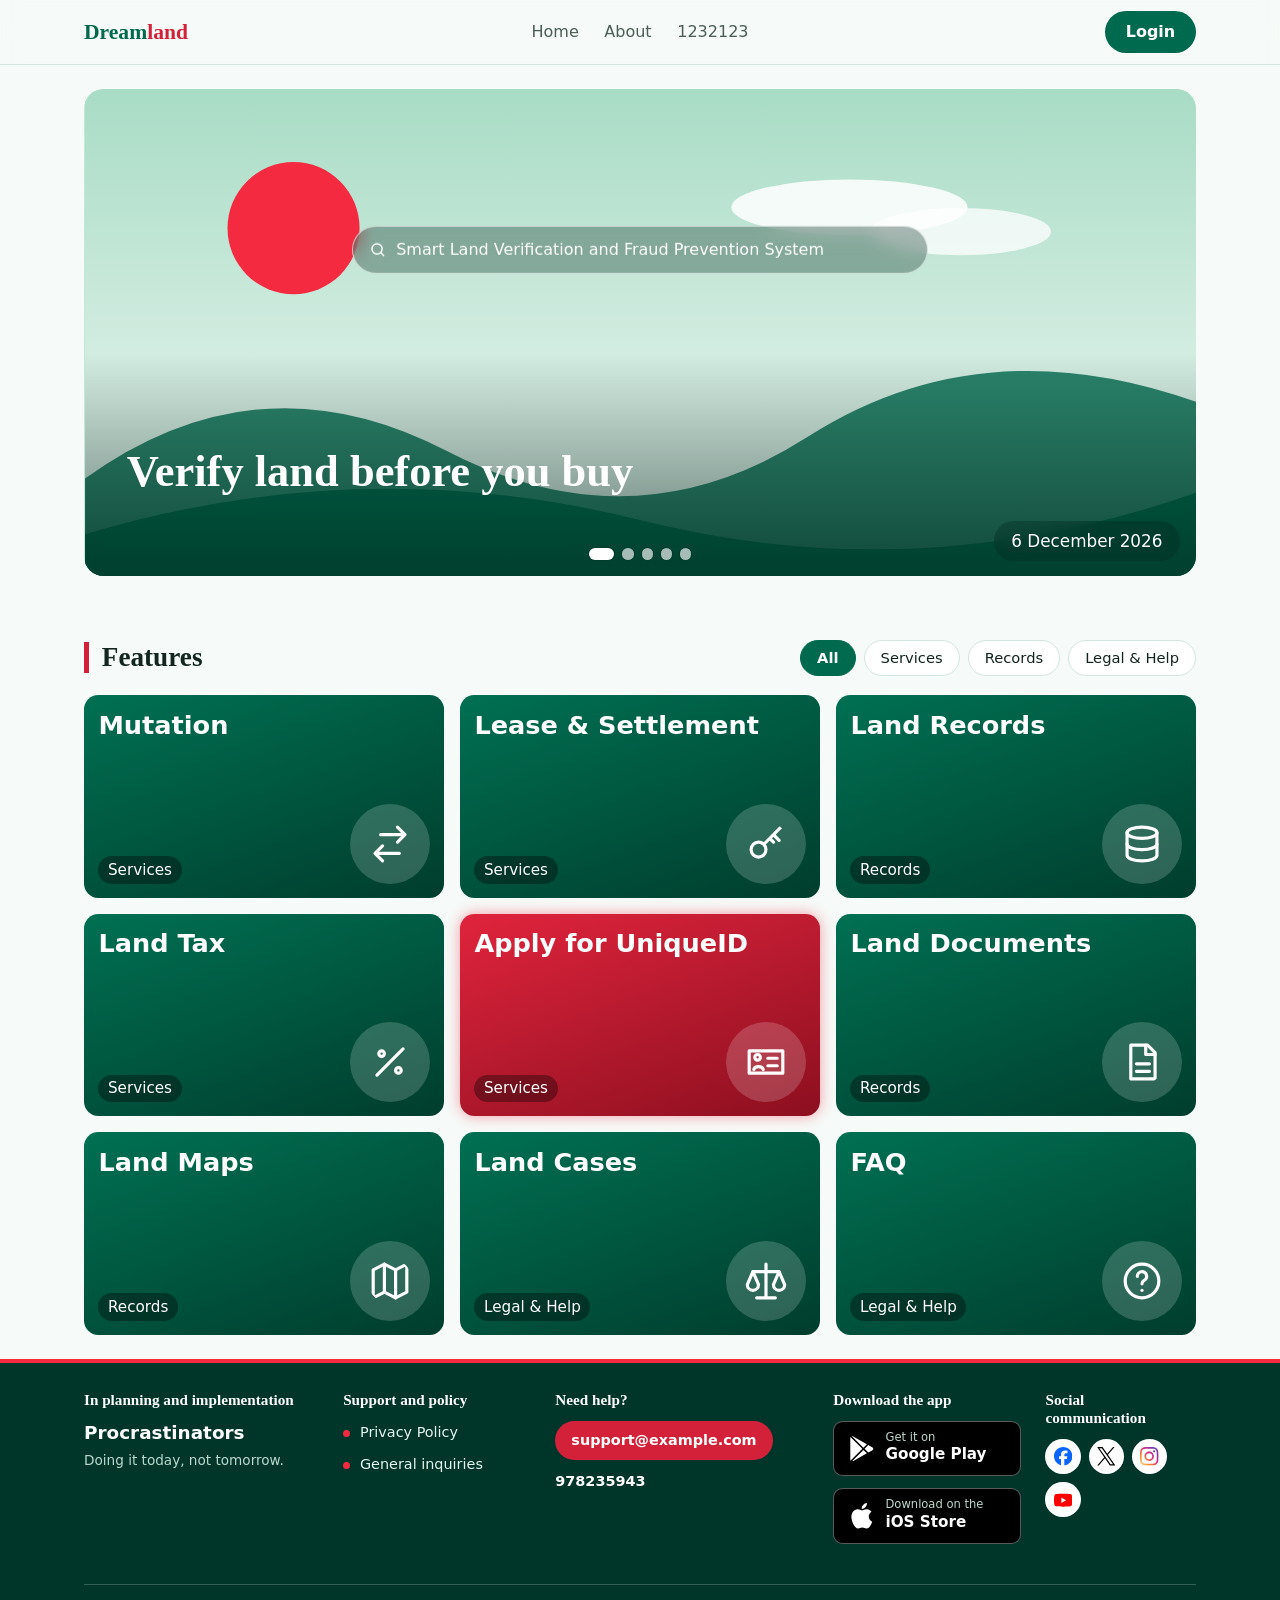
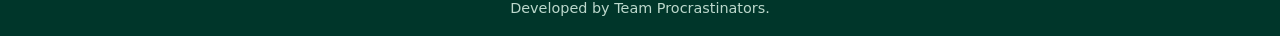
==== index.html @ 84e07a55 "all 1.1" ====
<!DOCTYPE html>
<html lang="en">
<head>
<meta charset="utf-8">
<meta name="viewport" content="width=device-width, initial-scale=1, viewport-fit=cover">
<!-- Optional when hosted (not on file://): uncomment to lock the page down.
<meta http-equiv="Content-Security-Policy" content="default-src 'none'; style-src 'self'; script-src 'self'; img-src data:; base-uri 'none'; form-action 'none'">
-->
<meta name="referrer" content="no-referrer">
<meta name="description" content="Dreamland: verify land records before you buy, and check size, price and details after you buy.">
<meta name="color-scheme" content="light">
<title>Dreamland – Verify land before you buy</title>
<link rel="stylesheet" href="styles.css">
</head>
<body>
<!-- ============ HEADER ============ -->
<header>
  <div class="wrap bar">
    <a class="logo" href="#top">Dream<span>land</span></a>
    <nav class="links" aria-label="Main"><a href="#top">Home</a><a href="#about">About</a><a href="tel:1232123">1232123</a></nav>
    <button class="login" type="button">Login</button>
  </div>
</header>

<!-- ============ MAIN ============ -->
<main class="wrap" id="top">
  <!-- Spotlight carousel -->
  <div class="spot" id="spot" role="region" aria-roledescription="carousel" aria-label="Spotlight">
    <div class="slide on"><img src="data:image/svg+xml,%3Csvg%20xmlns=%27http://www.w3.org/2000/svg%27%20viewBox=%270%200%201600%20700%27%3E%3Cdefs%3E%3ClinearGradient%20id=%27g%27%20x1=%270%27%20y1=%270%27%20x2=%270%27%20y2=%271%27%3E%3Cstop%20offset=%270%27%20stop-color=%27%23a8dcc5%27/%3E%3Cstop%20offset=%271%27%20stop-color=%27%23f6faf8%27/%3E%3C/linearGradient%3E%3ClinearGradient%20id=%27o%27%20x1=%270%27%20y1=%270%27%20x2=%270%27%20y2=%271%27%3E%3Cstop%20offset=%270%27%20stop-color=%27%2300281c%27%20stop-opacity=%270%27/%3E%3Cstop%20offset=%271%27%20stop-color=%27%2300281c%27%20stop-opacity=%27.65%27/%3E%3C/linearGradient%3E%3C/defs%3E%3Crect%20width=%271600%27%20height=%27700%27%20fill=%27url%28%23g%29%27/%3E%3Ccircle%20cx=%27300%27%20cy=%27200%27%20r=%2795%27%20fill=%27%23f42a41%27/%3E%3Cellipse%20cx=%271100%27%20cy=%27170%27%20rx=%27170%27%20ry=%2740%27%20fill=%27%23fff%27%20opacity=%27.85%27/%3E%3Cellipse%20cx=%271260%27%20cy=%27205%27%20rx=%27130%27%20ry=%2734%27%20fill=%27%23fff%27%20opacity=%27.75%27/%3E%3Cpath%20d=%27M0%20560%20Q250%20380%20520%20520%20T1040%20500%20T1600%20450%20V700%20H0Z%27%20fill=%27%23006a4e%27%20opacity=%27.8%27/%3E%3Cpath%20d=%27M0%20640%20Q400%20520%20800%20620%20T1600%20580%20V700%20H0Z%27%20fill=%27%23006a4e%27/%3E%3Crect%20y=%27380%27%20width=%271600%27%20height=%27320%27%20fill=%27url%28%23o%29%27/%3E%3Ctext%20x=%2760%27%20y=%27570%27%20font-family=%27Georgia,serif%27%20font-weight=%27700%27%20font-size=%2764%27%20fill=%27%23fff%27%3EVerify%20land%20before%20you%20buy%3C/text%3E%3C/svg%3E" alt="Verify land before you buy" width="1600" height="700"></div>
    <div class="slide"><img src="data:image/svg+xml,%3Csvg%20xmlns=%27http://www.w3.org/2000/svg%27%20viewBox=%270%200%201600%20700%27%3E%3Cdefs%3E%3ClinearGradient%20id=%27g%27%20x1=%270%27%20y1=%270%27%20x2=%270%27%20y2=%271%27%3E%3Cstop%20offset=%270%27%20stop-color=%27%23c6ead9%27/%3E%3Cstop%20offset=%271%27%20stop-color=%27%23f6faf8%27/%3E%3C/linearGradient%3E%3ClinearGradient%20id=%27o%27%20x1=%270%27%20y1=%270%27%20x2=%270%27%20y2=%271%27%3E%3Cstop%20offset=%270%27%20stop-color=%27%2300281c%27%20stop-opacity=%270%27/%3E%3Cstop%20offset=%271%27%20stop-color=%27%2300281c%27%20stop-opacity=%27.65%27/%3E%3C/linearGradient%3E%3C/defs%3E%3Crect%20width=%271600%27%20height=%27700%27%20fill=%27url%28%23g%29%27/%3E%3Ccircle%20cx=%27550%27%20cy=%27200%27%20r=%2795%27%20fill=%27%23f42a41%27/%3E%3Cellipse%20cx=%271100%27%20cy=%27170%27%20rx=%27170%27%20ry=%2740%27%20fill=%27%23fff%27%20opacity=%27.85%27/%3E%3Cellipse%20cx=%271260%27%20cy=%27205%27%20rx=%27130%27%20ry=%2734%27%20fill=%27%23fff%27%20opacity=%27.75%27/%3E%3Cpath%20d=%27M0%20560%20Q250%20380%20520%20520%20T1040%20500%20T1600%20450%20V700%20H0Z%27%20fill=%27%230a7d5d%27%20opacity=%27.8%27/%3E%3Cpath%20d=%27M0%20640%20Q400%20520%20800%20620%20T1600%20580%20V700%20H0Z%27%20fill=%27%230a7d5d%27/%3E%3Crect%20y=%27380%27%20width=%271600%27%20height=%27320%27%20fill=%27url%28%23o%29%27/%3E%3Ctext%20x=%2760%27%20y=%27570%27%20font-family=%27Georgia,serif%27%20font-weight=%27700%27%20font-size=%2764%27%20fill=%27%23fff%27%3EKnow%20your%20land,%20know%20your%20rights%3C/text%3E%3C/svg%3E" alt="Know your land, know your rights" width="1600" height="700"></div>
    <div class="slide"><img src="data:image/svg+xml,%3Csvg%20xmlns=%27http://www.w3.org/2000/svg%27%20viewBox=%270%200%201600%20700%27%3E%3Cdefs%3E%3ClinearGradient%20id=%27g%27%20x1=%270%27%20y1=%270%27%20x2=%270%27%20y2=%271%27%3E%3Cstop%20offset=%270%27%20stop-color=%27%239fd6bd%27/%3E%3Cstop%20offset=%271%27%20stop-color=%27%23f6faf8%27/%3E%3C/linearGradient%3E%3ClinearGradient%20id=%27o%27%20x1=%270%27%20y1=%270%27%20x2=%270%27%20y2=%271%27%3E%3Cstop%20offset=%270%27%20stop-color=%27%2300281c%27%20stop-opacity=%270%27/%3E%3Cstop%20offset=%271%27%20stop-color=%27%2300281c%27%20stop-opacity=%27.65%27/%3E%3C/linearGradient%3E%3C/defs%3E%3Crect%20width=%271600%27%20height=%27700%27%20fill=%27url%28%23g%29%27/%3E%3Ccircle%20cx=%27800%27%20cy=%27200%27%20r=%2795%27%20fill=%27%23f42a41%27/%3E%3Cellipse%20cx=%271100%27%20cy=%27170%27%20rx=%27170%27%20ry=%2740%27%20fill=%27%23fff%27%20opacity=%27.85%27/%3E%3Cellipse%20cx=%271260%27%20cy=%27205%27%20rx=%27130%27%20ry=%2734%27%20fill=%27%23fff%27%20opacity=%27.75%27/%3E%3Cpath%20d=%27M0%20560%20Q250%20380%20520%20520%20T1040%20500%20T1600%20450%20V700%20H0Z%27%20fill=%27%23005740%27%20opacity=%27.8%27/%3E%3Cpath%20d=%27M0%20640%20Q400%20520%20800%20620%20T1600%20580%20V700%20H0Z%27%20fill=%27%23005740%27/%3E%3Crect%20y=%27380%27%20width=%271600%27%20height=%27320%27%20fill=%27url%28%23o%29%27/%3E%3Ctext%20x=%2760%27%20y=%27570%27%20font-family=%27Georgia,serif%27%20font-weight=%27700%27%20font-size=%2764%27%20fill=%27%23fff%27%3EStop%20land%20fraud%20before%20it%20starts%3C/text%3E%3C/svg%3E" alt="Stop land fraud before it starts" width="1600" height="700"></div>
    <div class="slide"><img src="data:image/svg+xml,%3Csvg%20xmlns=%27http://www.w3.org/2000/svg%27%20viewBox=%270%200%201600%20700%27%3E%3Cdefs%3E%3ClinearGradient%20id=%27g%27%20x1=%270%27%20y1=%270%27%20x2=%270%27%20y2=%271%27%3E%3Cstop%20offset=%270%27%20stop-color=%27%23b5e1cd%27/%3E%3Cstop%20offset=%271%27%20stop-color=%27%23f6faf8%27/%3E%3C/linearGradient%3E%3ClinearGradient%20id=%27o%27%20x1=%270%27%20y1=%270%27%20x2=%270%27%20y2=%271%27%3E%3Cstop%20offset=%270%27%20stop-color=%27%2300281c%27%20stop-opacity=%270%27/%3E%3Cstop%20offset=%271%27%20stop-color=%27%2300281c%27%20stop-opacity=%27.65%27/%3E%3C/linearGradient%3E%3C/defs%3E%3Crect%20width=%271600%27%20height=%27700%27%20fill=%27url%28%23g%29%27/%3E%3Ccircle%20cx=%271050%27%20cy=%27200%27%20r=%2795%27%20fill=%27%23f42a41%27/%3E%3Cellipse%20cx=%271100%27%20cy=%27170%27%20rx=%27170%27%20ry=%2740%27%20fill=%27%23fff%27%20opacity=%27.85%27/%3E%3Cellipse%20cx=%271260%27%20cy=%27205%27%20rx=%27130%27%20ry=%2734%27%20fill=%27%23fff%27%20opacity=%27.75%27/%3E%3Cpath%20d=%27M0%20560%20Q250%20380%20520%20520%20T1040%20500%20T1600%20450%20V700%20H0Z%27%20fill=%27%230b8a66%27%20opacity=%27.8%27/%3E%3Cpath%20d=%27M0%20640%20Q400%20520%20800%20620%20T1600%20580%20V700%20H0Z%27%20fill=%27%230b8a66%27/%3E%3Crect%20y=%27380%27%20width=%271600%27%20height=%27320%27%20fill=%27url%28%23o%29%27/%3E%3Ctext%20x=%2760%27%20y=%27570%27%20font-family=%27Georgia,serif%27%20font-weight=%27700%27%20font-size=%2764%27%20fill=%27%23fff%27%3EEvery%20land%20record%20in%20one%20place%3C/text%3E%3C/svg%3E" alt="Every land record in one place" width="1600" height="700"></div>
    <div class="slide"><img src="data:image/svg+xml,%3Csvg%20xmlns=%27http://www.w3.org/2000/svg%27%20viewBox=%270%200%201600%20700%27%3E%3Cdefs%3E%3ClinearGradient%20id=%27g%27%20x1=%270%27%20y1=%270%27%20x2=%270%27%20y2=%271%27%3E%3Cstop%20offset=%270%27%20stop-color=%27%23d2eee2%27/%3E%3Cstop%20offset=%271%27%20stop-color=%27%23f6faf8%27/%3E%3C/linearGradient%3E%3ClinearGradient%20id=%27o%27%20x1=%270%27%20y1=%270%27%20x2=%270%27%20y2=%271%27%3E%3Cstop%20offset=%270%27%20stop-color=%27%2300281c%27%20stop-opacity=%270%27/%3E%3Cstop%20offset=%271%27%20stop-color=%27%2300281c%27%20stop-opacity=%27.65%27/%3E%3C/linearGradient%3E%3C/defs%3E%3Crect%20width=%271600%27%20height=%27700%27%20fill=%27url%28%23g%29%27/%3E%3Ccircle%20cx=%271300%27%20cy=%27200%27%20r=%2795%27%20fill=%27%23f42a41%27/%3E%3Cellipse%20cx=%271100%27%20cy=%27170%27%20rx=%27170%27%20ry=%2740%27%20fill=%27%23fff%27%20opacity=%27.85%27/%3E%3Cellipse%20cx=%271260%27%20cy=%27205%27%20rx=%27130%27%20ry=%2734%27%20fill=%27%23fff%27%20opacity=%27.75%27/%3E%3Cpath%20d=%27M0%20560%20Q250%20380%20520%20520%20T1040%20500%20T1600%20450%20V700%20H0Z%27%20fill=%27%2300513b%27%20opacity=%27.8%27/%3E%3Cpath%20d=%27M0%20640%20Q400%20520%20800%20620%20T1600%20580%20V700%20H0Z%27%20fill=%27%2300513b%27/%3E%3Crect%20y=%27380%27%20width=%271600%27%20height=%27320%27%20fill=%27url%28%23o%29%27/%3E%3Ctext%20x=%2760%27%20y=%27570%27%20font-family=%27Georgia,serif%27%20font-weight=%27700%27%20font-size=%2764%27%20fill=%27%23fff%27%3ELand%20services%20made%20simple%3C/text%3E%3C/svg%3E" alt="Land services made simple" width="1600" height="700"></div>
    <div class="sbar" role="search"><svg viewBox="0 0 24 24" fill="none" stroke="currentColor" stroke-width="2" stroke-linecap="round" aria-hidden="true"><circle cx="11" cy="11" r="7"/><path d="M20 20l-4-4"/></svg><input type="search" aria-label="Search" placeholder="Smart Land Verification and Fraud Prevention System" autocomplete="off" maxlength="80"></div>
    <time class="date" id="today"></time>
    <div class="ctrl">
      <div class="dots" id="dots"></div>
    </div>
  </div>

  <!-- Features -->
  <section id="projects" class="reveal">
    <div class="head">
      <h2 class="t">Features</h2>
      <div class="chips" id="chips"></div>
    </div>
    <div class="grid" id="grid"></div>
    <p class="empty" id="empty" hidden>No features in this group yet. Choose All to see every feature.</p>
  </section>

</main>

<!-- ============ FOOTER ============ -->
<footer id="about">
  <div class="wrap">
    <div class="ft">
      <div>
        <h4>In planning and implementation</h4>
        <div class="emb">
          <div><b>Procrastinators</b><p>Doing it today, not tomorrow.</p></div>
        </div>
      </div>
      <div>
        <h4>Support and policy</h4>
        <ul>
          <li><a href="#">Privacy Policy</a></li>
          <li><a href="#">General inquiries</a></li>
        </ul>
      </div>
      <div class="help">
        <h4>Need help?</h4>
        <a class="hb" href="mailto:support@example.com">support@example.com</a>
        <a class="hn" href="tel:978235943">978235943</a>
      </div>
      <div>
        <h4>Download the app</h4>
        <a class="store" href="#"><svg class="bi bi-light" viewBox="0 0 24 24" aria-hidden="true"><path d="M22.018 13.298l-3.919 2.218-3.515-3.493 3.543-3.521 3.891 2.202a1.49 1.49 0 0 1 0 2.594zM1.337.924a1.486 1.486 0 0 0-.112.568v21.017c0 .217.045.419.124.6l11.155-11.087L1.337.924zm12.207 10.065l3.258-3.238L3.45.195a1.466 1.466 0 0 0-.946-.179l11.04 10.973zm0 2.067l-11 10.933c.298.036.612-.016.906-.183l13.324-7.54-3.23-3.21z"/></svg><span><small>Get it on</small><b>Google Play</b></span></a>
        <a class="store" href="#"><svg class="bi bi-light" viewBox="0 0 24 24" aria-hidden="true"><path d="M12.152 6.896c-.948 0-2.415-1.078-3.96-1.04-2.04.027-3.91 1.183-4.961 3.014-2.117 3.675-.546 9.103 1.519 12.09 1.013 1.454 2.208 3.09 3.792 3.039 1.52-.065 2.09-.987 3.935-.987 1.831 0 2.35.987 3.96.948 1.637-.026 2.676-1.48 3.676-2.948 1.156-1.688 1.636-3.325 1.662-3.415-.039-.013-3.182-1.221-3.22-4.857-.026-3.04 2.48-4.494 2.597-4.559-1.429-2.09-3.623-2.324-4.39-2.376-2-.156-3.675 1.09-4.61 1.09zM15.53 3.83c.843-1.012 1.4-2.427 1.245-3.83-1.207.052-2.662.805-3.532 1.818-.78.896-1.454 2.338-1.273 3.714 1.338.104 2.715-.688 3.559-1.701"/></svg><span><small>Download on the</small><b>iOS Store</b></span></a>
        </div>
      <div>
        <h4>Social <br>communication</h4>
        <div class="soc">
          <a href="#" aria-label="Facebook"><svg class="bi bi-fb" viewBox="0 0 24 24" aria-hidden="true"><path d="M9.101 23.691v-7.98H6.627v-3.667h2.474v-1.58c0-4.085 1.848-5.978 5.858-5.978.401 0 .955.042 1.468.103a8.68 8.68 0 0 1 1.141.195v3.325a8.623 8.623 0 0 0-.653-.036 26.805 26.805 0 0 0-.733-.009c-.707 0-1.259.096-1.675.309a1.686 1.686 0 0 0-.679.622c-.258.42-.374.995-.374 1.752v1.297h3.919l-.386 2.103-.287 1.564h-3.246v8.245C19.396 23.238 24 18.179 24 12.044c0-6.627-5.373-12-12-12s-12 5.373-12 12c0 5.628 3.874 10.35 9.101 11.647Z"/></svg></a>
          <a href="#" aria-label="X"><svg class="bi bi-x" viewBox="0 0 24 24" aria-hidden="true"><path d="M14.234 10.162 22.977 0h-2.072l-7.591 8.824L7.251 0H.258l9.168 13.343L.258 24H2.33l8.016-9.318L16.749 24h6.993zm-2.837 3.299-.929-1.329L3.076 1.56h3.182l5.965 8.532.929 1.329 7.754 11.09h-3.182z"/></svg></a>
          <a href="#" aria-label="Instagram"><svg class="bi bi-ig" viewBox="0 0 24 24" aria-hidden="true"><defs><linearGradient id="ig" x1="0" y1="1" x2="1" y2="0"><stop offset="0" stop-color="#FEDA77"/><stop offset=".3" stop-color="#F58529"/><stop offset=".55" stop-color="#DD2A7B"/><stop offset=".8" stop-color="#8134AF"/><stop offset="1" stop-color="#515BD4"/></linearGradient></defs><path d="M7.0301.084c-1.2768.0602-2.1487.264-2.911.5634-.7888.3075-1.4575.72-2.1228 1.3877-.6652.6677-1.075 1.3368-1.3802 2.127-.2954.7638-.4956 1.6365-.552 2.914-.0564 1.2775-.0689 1.6882-.0626 4.947.0062 3.2586.0206 3.6671.0825 4.9473.061 1.2765.264 2.1482.5635 2.9107.308.7889.72 1.4573 1.388 2.1228.6679.6655 1.3365 1.0743 2.1285 1.38.7632.295 1.6361.4961 2.9134.552 1.2773.056 1.6884.069 4.9462.0627 3.2578-.0062 3.668-.0207 4.9478-.0814 1.28-.0607 2.147-.2652 2.9098-.5633.7889-.3086 1.4578-.72 2.1228-1.3881.665-.6682 1.0745-1.3378 1.3795-2.1284.2957-.7632.4966-1.636.552-2.9124.056-1.2809.0692-1.6898.063-4.948-.0063-3.2583-.021-3.6668-.0817-4.9465-.0607-1.2797-.264-2.1487-.5633-2.9117-.3084-.7889-.72-1.4568-1.3876-2.1228C21.2982 1.33 20.628.9208 19.8378.6165 19.074.321 18.2017.1197 16.9244.0645 15.6471.0093 15.236-.005 11.977.0014 8.718.0076 8.31.0215 7.0301.0839m.1402 21.6932c-1.17-.0509-1.8053-.2453-2.2287-.408-.5606-.216-.96-.4771-1.3819-.895-.422-.4178-.6811-.8186-.9-1.378-.1644-.4234-.3624-1.058-.4171-2.228-.0595-1.2645-.072-1.6442-.079-4.848-.007-3.2037.0053-3.583.0607-4.848.05-1.169.2456-1.805.408-2.2282.216-.5613.4762-.96.895-1.3816.4188-.4217.8184-.6814 1.3783-.9003.423-.1651 1.0575-.3614 2.227-.4171 1.2655-.06 1.6447-.072 4.848-.079 3.2033-.007 3.5835.005 4.8495.0608 1.169.0508 1.8053.2445 2.228.408.5608.216.96.4754 1.3816.895.4217.4194.6816.8176.9005 1.3787.1653.4217.3617 1.056.4169 2.2263.0602 1.2655.0739 1.645.0796 4.848.0058 3.203-.0055 3.5834-.061 4.848-.051 1.17-.245 1.8055-.408 2.2294-.216.5604-.4763.96-.8954 1.3814-.419.4215-.8181.6811-1.3783.9-.4224.1649-1.0577.3617-2.2262.4174-1.2656.0595-1.6448.072-4.8493.079-3.2045.007-3.5825-.006-4.848-.0608M16.953 5.5864A1.44 1.44 0 1 0 18.39 4.144a1.44 1.44 0 0 0-1.437 1.4424M5.8385 12.012c.0067 3.4032 2.7706 6.1557 6.173 6.1493 3.4026-.0065 6.157-2.7701 6.1506-6.1733-.0065-3.4032-2.771-6.1565-6.174-6.1498-3.403.0067-6.156 2.771-6.1496 6.1738M8 12.0077a4 4 0 1 1 4.008 3.9921A3.9996 3.9996 0 0 1 8 12.0077"/></svg></a>
          <a href="#" aria-label="YouTube"><svg class="bi bi-yt" viewBox="0 0 24 24" aria-hidden="true"><path d="M23.498 6.186a3.016 3.016 0 0 0-2.122-2.136C19.505 3.545 12 3.545 12 3.545s-7.505 0-9.377.505A3.017 3.017 0 0 0 .502 6.186C0 8.07 0 12 0 12s0 3.93.502 5.814a3.016 3.016 0 0 0 2.122 2.136c1.871.505 9.376.505 9.376.505s7.505 0 9.377-.505a3.015 3.015 0 0 0 2.122-2.136C24 15.93 24 12 24 12s0-3.93-.502-5.814zM9.545 15.568V8.432L15.818 12l-6.273 3.568z"/></svg></a>
        </div>
      </div>
    </div>
    <div class="copy">Developed by Team Procrastinators.</div>
  </div>
</footer>

<!-- ============ SCRIPT ============ -->
<script src="script.js"></script>
</body>
</html>
---- styles.css ----
/* ==========================================================================
   Dreamland – styles.css
   Sections: 1 Theme & base · 2 Header · 3 Spotlight · 4 Features · 5 Footer · 6 Scroll reveal · 7 Responsive & reduced motion
   ========================================================================== */

/* 1. THEME & BASE */
:root{--bg:#f6faf8;--card:#fff;--ink:#12261f;--muted:#4b5f57;--sky:#006a4e;--accent:#d4213a;--line:#d3e6dd;--glass:rgba(246,250,248,.88);
box-sizing:border-box;padding-top:env(safe-area-inset-top,0px);padding-bottom:env(safe-area-inset-bottom,0px)}
html{scroll-padding-top:calc(env(safe-area-inset-top,0px) + 4.5rem);scroll-behavior:smooth}
*,*::before,*::after{box-sizing:inherit}
body{margin:0;background:var(--bg);color:var(--ink);font:1rem/1.6 system-ui,-apple-system,"Segoe UI",Roboto,sans-serif}
body::before{content:"";position:fixed;inset:0 0 auto;height:env(safe-area-inset-top,0px);background:var(--bg);z-index:30}
a{color:var(--accent)}
:focus-visible{outline:3px solid var(--sky);outline-offset:3px}
.wrap{max-width:72rem;margin:0 auto;padding:0 1.25rem}
/* 2. HEADER */
header{position:sticky;top:env(safe-area-inset-top,0px);z-index:20;background:var(--glass);backdrop-filter:blur(10px);border-bottom:1px solid var(--line)}
.bar{display:grid;grid-template-columns:1fr auto 1fr;align-items:center;gap:1rem;height:4rem}
.logo{font:700 1.35rem Georgia,serif;text-decoration:none;color:var(--sky)}
.logo span{color:var(--accent)}
.links{display:flex;gap:1.6rem;justify-content:center;grid-column:2}
.links a{color:var(--muted);text-decoration:none;font-weight:500}
.links a:hover{color:var(--accent)}
.login{all:unset;cursor:pointer;grid-column:3;justify-self:end;background:var(--sky);color:#fff;font-weight:700;padding:.5rem 1.3rem;border-radius:999px;transition:transform .2s,box-shadow .2s}
.login:hover{transform:translateY(-2px);box-shadow:0 6px 14px rgba(0,106,78,.3)}
/* 3. SPOTLIGHT (carousel, search bar, date) */
.spot{position:relative;margin:1.5rem 0;border-radius:1.25rem;overflow:hidden;aspect-ratio:16/7;min-height:14rem;background:#bfe8d6}
.slide{position:absolute;inset:0;display:flex;flex-direction:column;padding:0;opacity:0;visibility:hidden;transform:scale(1.03);transition:opacity .7s,transform 1.2s,visibility .7s}
.slide img{width:100%;height:100%;object-fit:cover;object-position:left center;display:block}
.slide.on{opacity:1;visibility:visible;transform:none}
.rank{color:#bfe9f8;font-weight:600;margin:0 0 .5rem}
.slide h1,.slide h2{font:700 clamp(2.2rem,7vw,4.2rem)/1.05 Georgia,serif;margin:0 0 .8rem;letter-spacing:-.02em}
.slide p{max-width:34rem;margin:0 0 1.5rem;font-size:1.1rem}
.role{display:inline-block;transition:opacity .3s}
.role.out{opacity:0}
.btn{display:inline-block;background:#006a4e;color:#fff;font-weight:700;padding:.7rem 1.4rem;border-radius:999px;text-decoration:none;margin-right:.6rem;transition:transform .2s}
.btn:hover{transform:translateY(-2px)}
.btn.ghost{background:rgba(255,255,255,.15);color:#fff}
.ctrl{position:absolute;left:0;right:0;bottom:1rem;display:flex;justify-content:center;align-items:center;z-index:2;pointer-events:none}
.ctrl button{all:unset;cursor:pointer;width:2.4rem;height:2.4rem;border-radius:50%;background:rgba(255,255,255,.2);color:#fff;display:grid;place-items:center}
.ctrl button:hover{background:rgba(255,255,255,.35)}
.dots{display:flex;gap:.5rem;pointer-events:auto}
.dots button{width:.7rem;height:.7rem;border-radius:50%;background:rgba(255,255,255,.65);box-shadow:0 0 0 1px rgba(0,40,28,.3)}
.dots button.on{background:#fff;width:1.6rem;border-radius:999px;transition:width .3s}
.sbar{position:absolute;top:33%;left:50%;transform:translate(-50%,-50%);z-index:3;width:min(36rem,calc(100% - 2rem));display:flex;align-items:center;gap:.6rem;padding:0 1rem;border-radius:999px;background:rgba(0,40,28,.32);border:1px solid rgba(255,255,255,.6);backdrop-filter:blur(8px);color:#fff}
.sbar svg{flex:none;width:1.1rem;height:1.1rem}
.sbar input{all:unset;flex:1;min-width:0;padding:.65rem 0;color:#fff;font-size:1rem;text-overflow:ellipsis}
.sbar input::placeholder{color:#fff;opacity:1;text-overflow:ellipsis}
.sbar:focus-within{border-color:#fff;box-shadow:0 0 0 3px rgba(255,255,255,.35)}
.date{position:absolute;right:1rem;bottom:.9rem;z-index:3;padding:.4rem 1.1rem;border-radius:999px;background:rgba(0,40,28,.32);backdrop-filter:blur(8px);color:#fff;font-size:1.05rem;white-space:nowrap}
/* 4. FEATURES (chips + cards) */
section{padding:2.5rem 0 0}
.head{display:flex;align-items:center;justify-content:space-between;gap:1rem;flex-wrap:wrap;margin-bottom:1.2rem}
h2.t{font:700 1.7rem Georgia,serif;margin:0;border-left:5px solid var(--accent);padding-left:.8rem}
.chips{display:flex;gap:.5rem;flex-wrap:wrap}
.chip{all:unset;cursor:pointer;padding:.35rem 1rem;border-radius:999px;border:1px solid var(--line);background:var(--card);font-size:.92rem}
.chip:hover{border-color:var(--sky)}
.chip[aria-pressed="true"]{background:var(--sky);color:#fff;border-color:var(--sky);font-weight:600}
.grid{display:grid;grid-template-columns:repeat(auto-fill,minmax(min(20rem,100%),1fr));gap:1rem}
.card{position:relative;aspect-ratio:16/9;border-radius:.9rem;overflow:hidden;background:linear-gradient(160deg,hsl(164 100% 22%),hsl(164 100% 12%));color:#fff;display:flex;flex-direction:column;justify-content:flex-start;padding:.9rem;transition:transform .3s,box-shadow .3s;cursor:default}
.card:hover,.card:focus-visible{transform:translateY(-6px);box-shadow:0 14px 30px rgba(212,33,58,.35)}
.card::before{content:"";position:absolute;inset:0;background:linear-gradient(160deg,#f42a41,#8c0f1f);opacity:0;transition:opacity .3s}
.card>*{position:relative}
.card .ico{position:absolute;right:.9rem;bottom:.9rem;width:5rem;height:5rem;padding:1.1rem;border-radius:50%;background:rgba(255,255,255,.18);fill:none;stroke:#fff;stroke-width:1.7;stroke-linecap:round;stroke-linejoin:round}
.card:hover::before,.card:focus-visible::before{opacity:1}
.card .tag{position:absolute;bottom:.9rem;left:.9rem;background:rgba(0,0,0,.35);padding:.1rem .6rem;border-radius:999px;font-size:.95rem}
.card h3{margin:0;font-size:1.6rem;line-height:1.2}
.card p{max-width:calc(100% - 5.5rem);margin:.4rem 0 0;font-size:1.05rem;max-height:0;opacity:0;overflow:hidden;transition:max-height .35s,opacity .35s}
.card:hover p,.card:focus-visible p{max-height:8rem;opacity:1}
/* highlighted red card (Apply for UniqueID): brighter glow on hover */
.card.hot{background:linear-gradient(160deg,#e0243d,#8c0f1f);box-shadow:0 0 14px rgba(244,42,65,.45)}
.card.hot::before{background:linear-gradient(160deg,#ff6b7e,#e0243d)}
.card.hot:hover,.card.hot:focus-visible{box-shadow:0 0 34px 8px rgba(255,80,100,.85),0 14px 34px rgba(255,60,85,.6)}
.empty{color:var(--muted);padding:1rem 0}
/* 5. FOOTER */
footer{margin-top:1.5rem;background:#00362a;color:#e6f4ee;border-top:4px solid #f42a41;font-size:.9rem}
.ft{display:grid;grid-template-columns:minmax(12rem,1.25fr) minmax(9rem,1fr) minmax(13rem,1.35fr) minmax(10rem,1fr) minmax(8rem,.8fr);gap:1.5rem;align-items:start;padding:1.75rem 0 1.25rem;overflow:visible;min-width:0}
.ft>div{min-width:0;max-width:100%}
.ft>div:first-child{min-width:0}
.ft>div:nth-child(3){min-width:0}
.ft>div:nth-child(4){min-width:0}
.ft>div:nth-child(5){min-width:0}
.store{width:100%;max-width:100%;box-sizing:border-box;overflow:visible}
.ft h4{white-space:normal}
@media(max-width:900px){.ft{grid-template-columns:repeat(2,minmax(0,1fr));gap:2rem 1.5rem}.ft>div:first-child{grid-column:1/-1}}
@media(max-width:480px){.ft{grid-template-columns:minmax(0,1fr);gap:1.75rem}.ft>div:first-child{grid-column:auto}.store{max-width:15rem}}
.help p{margin:0 0 1rem;line-height:1.5}
.ft a.hb{display:inline-block;background:#d4213a;color:#fff;font-weight:700;padding:.5rem 1rem;border-radius:999px;text-decoration:none;white-space:nowrap}
.ft a.hb:hover{background:#f42a41;text-decoration:none}
.ft a.hn{display:block;margin-top:.6rem;color:#fff;font-weight:700}
.ft h4{margin:0 0 .75rem;font:700 .95rem Georgia,serif;color:#fff;white-space:nowrap}
.ft h4.gap{margin-top:2rem}
.ft ul{list-style:none;margin:0;padding:0;display:grid;gap:.55rem}
.ft a{color:#e6f4ee;text-decoration:none}
.ft a:hover{color:#fff;text-decoration:underline}
.ft a:focus-visible{outline-color:#fff}
.ft ul a{display:flex;gap:.6rem;align-items:baseline;white-space:nowrap}
.ft ul a::before{content:"";flex:none;width:.45rem;height:.45rem;border-radius:50%;background:#f42a41}
.emb{display:flex;gap:1rem;align-items:center}
.ft svg.plogo{flex:none;width:4rem;height:4rem;stroke:none}
.emb p{margin:.3rem 0 0;color:#bcd8cc;font-size:.85rem;line-height:1.4}
.seal{flex:none;width:3.6rem;height:3.6rem;border-radius:50%;border:2px dashed rgba(255,255,255,.55);display:grid;place-items:center;font-size:.7rem;color:#bcd8cc}
.emb b{display:block;color:#fff;line-height:1.35;font-size:1.15rem;white-space:nowrap}
.emb span{display:inline-block;margin-top:.4rem;background:rgba(255,255,255,.14);padding:.15rem .7rem;border-radius:.4rem;color:#fff}
.store{display:flex;align-items:center;gap:.7rem;padding:.55rem .9rem;background:#000;border:1px solid rgba(255,255,255,.35);border-radius:.6rem;margin-bottom:.75rem;max-width:14rem}
.store svg{flex:none;width:1.6rem;height:1.6rem}
.ft svg.bi{stroke:none}
.store small{display:block;font-size:.72rem;color:#bcd8cc;line-height:1.1;white-space:nowrap}
.store b{color:#fff;line-height:1.2;font-size:.95rem;white-space:nowrap}
.ft svg{fill:none;stroke:#fff;stroke-width:1.8;stroke-linecap:round;stroke-linejoin:round}
.soc{display:flex;flex-wrap:wrap;gap:.5rem}
.soc a{width:2.2rem;height:2.2rem;border-radius:50%;display:grid;place-items:center;background:#fff;transition:transform .2s}
.soc a:hover{transform:translateY(-3px)}
.soc svg{width:1.15rem;height:1.15rem}
.partners{background:#fff;color:#12261f;border-radius:1rem;padding:1rem 1.5rem;display:flex;flex-wrap:wrap;gap:.6rem 2rem;align-items:center;justify-content:space-between}
.partners p{margin:0;font-weight:700;color:#006a4e}
.partners ul.pl{display:flex;flex-wrap:wrap;gap:.4rem 1.6rem;list-style:none;margin:0;padding:0}
.partners li{font-weight:600}
.copy{margin-top:.5rem;border-top:1px solid rgba(255,255,255,.2);padding:.8rem 0 1rem;text-align:center;color:#bcd8cc;font-size:.9rem}
/* footer icon colours (were inline style="" attributes in the HTML) */
.ft svg.bi-light{fill:#fff}
.ft svg.bi-fb{fill:#0866FF}
.ft svg.bi-x{fill:#000}
.ft svg.bi-yt{fill:#FF0000}
.ft svg.bi-ig path{fill:url(#ig)}

/* 6. SCROLL REVEAL */
.reveal{opacity:0;transform:translateY(18px);transition:opacity .7s,transform .7s}
.reveal.in{opacity:1;transform:none}
/* 7. RESPONSIVE + REDUCED MOTION */
@media (max-width:720px){.bar{grid-template-columns:auto 1fr auto;gap:.5rem}.links{grid-column:2;gap:.7rem;font-size:.8rem}.logo{font-size:1.1rem}.spot{aspect-ratio:16/10}.sbar input{font-size:.75rem}.date{font-size:.85rem;right:.6rem}}
@media (prefers-reduced-motion:reduce){*{transition:none!important;scroll-behavior:auto!important}.reveal{opacity:1;transform:none}}
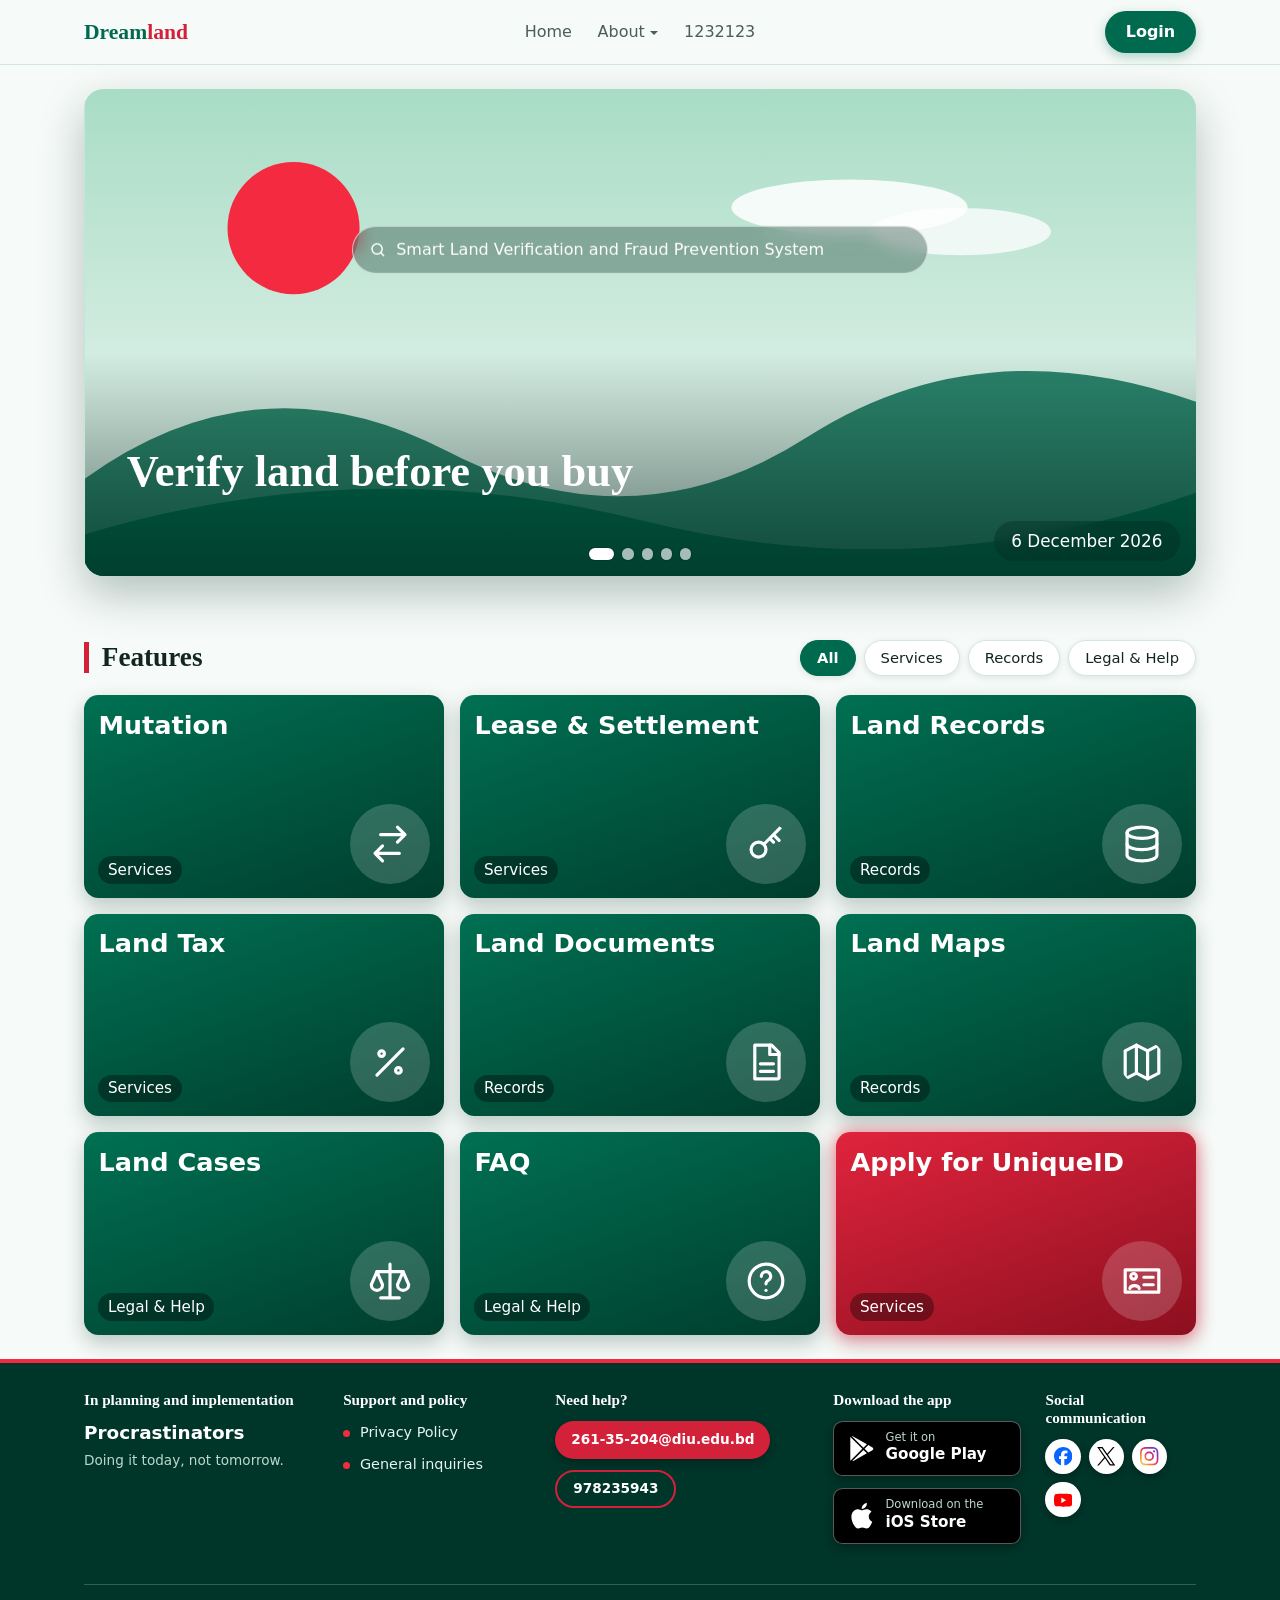
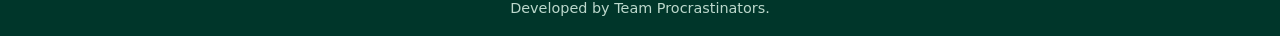
==== commit dc515459: "mass" ====
--- a/index.html
+++ b/index.html
@@ -3,26 +3,30 @@
 <head>
 <meta charset="utf-8">
 <meta name="viewport" content="width=device-width, initial-scale=1, viewport-fit=cover">
-<!-- Optional when hosted (not on file://): uncomment to lock the page down.
-<meta http-equiv="Content-Security-Policy" content="default-src 'none'; style-src 'self'; script-src 'self'; img-src data:; base-uri 'none'; form-action 'none'">
--->
-<meta name="referrer" content="no-referrer">
-<meta name="description" content="Dreamland: verify land records before you buy, and check size, price and details after you buy.">
+<meta name="description" content="Dreamland: verify land records before you buy.">
 <meta name="color-scheme" content="light">
-<title>Dreamland – Verify land before you buy</title>
+<title>Verify land before you buy – Dreamland</title>
 <link rel="stylesheet" href="styles.css">
 </head>
-<body>
-<!-- ============ HEADER ============ -->
+<body data-page="home">
 <header>
   <div class="wrap bar">
-    <a class="logo" href="#top">Dream<span>land</span></a>
-    <nav class="links" aria-label="Main"><a href="#top">Home</a><a href="#about">About</a><a href="tel:1232123">1232123</a></nav>
-    <button class="login" type="button">Login</button>
+    <a class="logo" href="index.html">Dream<span>land</span></a>
+    <nav class="links" aria-label="Main"><a href="index.html">Home</a>
+      <span class="has-dd"><a href="about.html" aria-haspopup="true">About</a>
+        <div class="menu">
+          <a href="about.html#objective">Objective</a>
+          <a href="about.html#how-to-use">How to use the website</a>
+          <a href="about.html#benefits">Benefits of the website</a>
+          <a href="about.html#laws">Laws and regulations</a>
+          <a href="about.html#fees">Land service fee</a>
+        </div></span>
+      <a href="tel:1232123">1232123</a></nav>
+    <button class="login" type="button" id="loginBtn">Login</button>
   </div>
 </header>
+<div class="progress" id="progress"></div>
 
-<!-- ============ MAIN ============ -->
 <main class="wrap" id="top">
   <!-- Spotlight carousel -->
   <div class="spot" id="spot" role="region" aria-roledescription="carousel" aria-label="Spotlight">
@@ -50,8 +54,7 @@
 
 </main>
 
-<!-- ============ FOOTER ============ -->
-<footer id="about">
+<footer>
   <div class="wrap">
     <div class="ft">
       <div>
@@ -69,7 +72,7 @@
       </div>
       <div class="help">
         <h4>Need help?</h4>
-        <a class="hb" href="mailto:support@example.com">support@example.com</a>
+        <a class="hb" href="https://mail.google.com/mail/?view=cm&amp;fs=1&amp;to=261-35-204@diu.edu.bd" target="_blank" rel="noopener noreferrer">261-35-204@diu.edu.bd</a>
         <a class="hn" href="tel:978235943">978235943</a>
       </div>
       <div>
@@ -91,7 +94,25 @@
   </div>
 </footer>
 
-<!-- ============ SCRIPT ============ -->
+<div class="modal" id="loginModal" hidden>
+  <div class="mbox" role="dialog" aria-modal="true" aria-labelledby="lt">
+    <button class="x" type="button" aria-label="Close" data-close>&times;</button>
+    <h3 id="lt">Login with email</h3>
+    <form id="lf1" novalidate>
+      <p>Enter your email and we will send you a 6-digit code.</p>
+      <label>Email<input type="email" id="lemail" placeholder="you@example.com" autocomplete="email"></label>
+      <p class="err" id="lerr1"></p><button class="pbtn" type="submit">Send code</button>
+    </form>
+    <form id="lf2" hidden novalidate>
+      <p id="lhint"></p>
+      <label>6-digit code<input id="lcode" inputmode="numeric" maxlength="6" autocomplete="one-time-code"></label>
+      <p class="err" id="lerr2"></p><button class="pbtn" type="submit">Verify and login</button>
+      <button type="button" class="linkbtn" id="lback">Change email</button>
+    </form>
+    <div id="lf3" hidden><p>Signed in as <b id="lwho"></b></p><button class="pbtn" id="llogout" type="button">Logout</button></div>
+  </div>
+</div>
+<script src="site.js"></script>
 <script src="script.js"></script>
 </body>
 </html>
--- a/styles.css
+++ b/styles.css
@@ -130,3 +130,115 @@
 /* 7. RESPONSIVE + REDUCED MOTION */
 @media (max-width:720px){.bar{grid-template-columns:auto 1fr auto;gap:.5rem}.links{grid-column:2;gap:.7rem;font-size:.8rem}.logo{font-size:1.1rem}.spot{aspect-ratio:16/10}.sbar input{font-size:.75rem}.date{font-size:.85rem;right:.6rem}}
 @media (prefers-reduced-motion:reduce){*{transition:none!important;scroll-behavior:auto!important}.reveal{opacity:1;transform:none}}
+
+/* ==========================================================================
+   9. SHADOWS + MOTION (added)
+   ========================================================================== */
+.progress{position:fixed;top:env(safe-area-inset-top,0px);left:0;height:3px;width:0;background:linear-gradient(90deg,#006a4e,#f42a41);z-index:60;transition:width .15s}
+header{transition:box-shadow .3s,background .3s}
+header.scrolled{box-shadow:0 8px 24px rgba(0,50,35,.16)}
+.spot{box-shadow:0 18px 44px rgba(0,50,35,.28)}
+.chip{box-shadow:0 2px 6px rgba(0,50,35,.1);transition:transform .2s,box-shadow .2s,border-color .2s}
+.chip:hover{transform:translateY(-2px);box-shadow:0 6px 14px rgba(0,50,35,.18)}
+a.card{text-decoration:none;cursor:pointer}
+.card{box-shadow:0 8px 20px rgba(0,50,35,.25);animation:up .55s backwards;animation-delay:calc(var(--i,0)*70ms)}
+.card.hot{box-shadow:0 0 16px rgba(244,42,65,.5),0 8px 20px rgba(140,15,31,.3)}
+.login{box-shadow:0 4px 12px rgba(0,106,78,.3)}
+.store{box-shadow:0 4px 12px rgba(0,0,0,.35)}
+.soc a{box-shadow:0 3px 8px rgba(0,0,0,.3)}
+.ft a.hb{box-shadow:0 4px 12px rgba(0,0,0,.3);font-size:.85rem}
+.ft a.hn{display:block;width:fit-content;margin-top:.7rem;padding:.4rem 1rem;border:2px solid #d4213a;border-radius:999px;font-weight:700;white-space:nowrap;font-size:.85rem;transition:background .2s}
+.ft a.hn:hover{background:#d4213a;text-decoration:none}
+.nodial{cursor:default}
+@keyframes up{from{opacity:0;transform:translateY(22px)}to{opacity:1;transform:none}}
+@keyframes pop{from{opacity:0;transform:scale(.94) translateY(10px)}to{opacity:1;transform:none}}
+
+/* About dropdown */
+.has-dd{position:relative;padding:.9rem 0}
+.has-dd>a::after{content:"";display:inline-block;margin-left:.35rem;border:4px solid transparent;border-top-color:currentColor;transform:translateY(2px)}
+.menu{position:absolute;top:100%;left:50%;min-width:15rem;padding:.4rem;background:#fff;border:1px solid var(--line);border-radius:.9rem;box-shadow:0 18px 40px rgba(0,50,35,.2);opacity:0;visibility:hidden;transform:translate(-50%,8px);transition:opacity .2s,transform .2s,visibility .2s;z-index:40}
+.has-dd:hover .menu,.has-dd:focus-within .menu{opacity:1;visibility:visible;transform:translate(-50%,0)}
+.links .menu a{display:block;padding:.55rem .8rem;border-radius:.6rem;color:var(--ink);white-space:nowrap}
+.links .menu a:hover{background:#e8f5ef;color:var(--sky)}
+
+/* Login window */
+body.lock{overflow:hidden}
+.modal{position:fixed;inset:0;z-index:100;display:grid;place-items:center;padding:1rem;background:rgba(0,30,20,.55);backdrop-filter:blur(4px)}
+.modal[hidden]{display:none}
+.mbox{position:relative;width:min(26rem,100%);padding:1.6rem;background:#fff;border-radius:1.1rem;box-shadow:0 26px 60px rgba(0,0,0,.4);animation:pop .25s}
+.mbox h3{margin:0 0 .8rem;font:700 1.35rem Georgia,serif;color:var(--sky)}
+.mbox p{margin:0 0 .9rem}
+.x{all:unset;cursor:pointer;position:absolute;top:.7rem;right:.9rem;font-size:1.7rem;line-height:1;color:var(--muted)}
+.x:hover{color:var(--accent)}
+.linkbtn{all:unset;cursor:pointer;margin-left:1rem;color:var(--sky);text-decoration:underline}
+
+/* Forms + buttons */
+label{display:grid;gap:.3rem;font-weight:600;font-size:.95rem}
+input,select{font:inherit;font-weight:400;padding:.6rem .8rem;border:1px solid var(--line);border-radius:.6rem;background:#fff;color:var(--ink);width:100%;box-shadow:inset 0 1px 3px rgba(0,50,35,.08)}
+input:focus,select:focus{outline:3px solid rgba(0,106,78,.3);border-color:var(--sky)}
+.pbtn{all:unset;cursor:pointer;display:inline-block;padding:.6rem 1.4rem;border-radius:999px;background:var(--sky);color:#fff;font-weight:700;box-shadow:0 6px 14px rgba(0,106,78,.3);transition:transform .2s,box-shadow .2s;text-align:center}
+.pbtn:hover{transform:translateY(-2px);box-shadow:0 10px 20px rgba(0,106,78,.4)}
+.pbtn:focus-visible{outline:3px solid var(--accent);outline-offset:3px}
+.err{color:#b3132a;font-size:.92rem;min-height:1.2em}
+ul.err.list{margin:0;padding-left:1.1rem;grid-column:1/-1}
+.code{font:700 1.05rem monospace;background:#e8f5ef;padding:.05rem .5rem;border-radius:.4rem;color:var(--sky)}
+
+/* Inner pages */
+.phero{padding:2.2rem 0 2.6rem;background:linear-gradient(135deg,#006a4e,#00362a);color:#fff;box-shadow:0 10px 28px rgba(0,50,35,.3);animation:up .6s backwards}
+.phero h1{margin:.3rem 0 .4rem;font:700 clamp(1.9rem,5vw,2.8rem)/1.1 Georgia,serif}
+.phero p{margin:0;color:#d6efe5;font-size:1.1rem}
+.crumb{font-size:.9rem;color:#bfe3d4}
+.crumb a{color:#fff}
+.inner{padding-top:1.8rem;display:grid;gap:1.4rem;animation:up .6s .1s backwards}
+.panel{background:var(--card);border:1px solid var(--line);border-radius:1rem;padding:1.5rem;box-shadow:0 10px 28px rgba(0,50,35,.1)}
+.panel h2{margin:0 0 .8rem;font:700 1.45rem Georgia,serif;border-left:5px solid var(--accent);padding-left:.7rem}
+.hint{color:var(--muted);margin:0 0 1rem}
+.ex{all:unset;cursor:pointer;padding:.05rem .6rem;border-radius:999px;background:#e8f5ef;color:var(--sky);font-weight:600;margin-right:.2rem}
+.ex:hover{background:var(--sky);color:#fff}
+.row{display:flex;gap:.8rem;align-items:end;flex-wrap:wrap}
+.grow{flex:1;min-width:12rem}
+.fgrid{display:grid;grid-template-columns:repeat(auto-fit,minmax(13rem,1fr));gap:1rem;align-items:end}
+.res{margin-top:1.2rem}
+.res:empty{display:none}
+.res h3{margin:0 0 .6rem;font-size:1.2rem}
+.kv{display:grid;grid-template-columns:repeat(auto-fit,minmax(11rem,1fr));gap:.7rem;margin:0}
+.kv div{background:var(--bg);border:1px solid var(--line);border-radius:.7rem;padding:.6rem .8rem;box-shadow:0 3px 8px rgba(0,50,35,.06)}
+.kv dt{font-size:.8rem;color:var(--muted)}
+.kv dd{margin:0;font-weight:700}
+.pill{display:inline-block;padding:.1rem .7rem;border-radius:999px;font-size:.8rem;font-weight:700;vertical-align:middle}
+.pill.ok{background:#d9f3e7;color:#006a4e}.pill.bad{background:#fde0e4;color:#b3132a}.pill.warn{background:#fff0d1;color:#8a5a00}
+.total{margin:1rem 0 0;font-size:1.2rem}.total b{color:var(--accent);font-size:1.5rem}
+.success{background:#e8f5ef;border:1px solid #9fd6bd;border-radius:.8rem;padding:1rem;animation:pop .3s}
+.success h3{color:var(--sky)}
+.note{color:var(--muted);font-size:.9rem;margin:.2rem 0 0}
+.two2{display:grid;grid-template-columns:repeat(auto-fit,minmax(18rem,1fr));gap:1.4rem}
+.mapwrap{display:grid;grid-template-columns:minmax(0,2fr) minmax(0,1fr);gap:1.2rem;margin-top:1rem;align-items:start}
+#mapSvg{width:100%;height:auto;background:#cfeadf;border-radius:.9rem;box-shadow:inset 0 2px 8px rgba(0,50,35,.2)}
+.plot{cursor:pointer;outline:none}
+.plot rect{fill:#2fae85;stroke:#fff;stroke-width:3;transition:fill .2s,transform .2s;filter:drop-shadow(0 3px 4px rgba(0,50,35,.35))}
+.plot text{fill:#fff;font:700 15px system-ui,sans-serif;pointer-events:none}
+.plot:hover rect,.plot:focus rect{fill:#0b8a66}
+.plot.on rect{fill:#d4213a}
+.faq{display:grid;gap:.7rem;margin-top:1rem}
+.qa{border:1px solid var(--line);border-radius:.8rem;background:var(--bg);box-shadow:0 3px 8px rgba(0,50,35,.06);overflow:hidden}
+.qa summary{cursor:pointer;padding:.8rem 1rem;font-weight:600}
+.qa[open] summary{color:var(--sky);border-bottom:1px solid var(--line)}
+.qa p{margin:0;padding:.8rem 1rem}
+.empty{color:var(--muted)}
+.steps{margin:0;padding-left:1.2rem;display:grid;gap:.6rem}
+.grid3{display:grid;grid-template-columns:repeat(auto-fit,minmax(12rem,1fr));gap:1rem}
+.mini{background:var(--bg);border:1px solid var(--line);border-radius:.8rem;padding:1rem;box-shadow:0 6px 16px rgba(0,50,35,.1);transition:transform .25s,box-shadow .25s}
+.mini:hover{transform:translateY(-4px);box-shadow:0 12px 24px rgba(0,50,35,.18)}
+.mini h3{margin:0 0 .3rem;font-size:1.05rem;color:var(--sky)}.mini p{margin:0;color:var(--muted)}
+.laws{margin:0 0 .8rem;padding-left:1.2rem;display:grid;gap:.5rem}
+.scroll{overflow-x:auto}
+.tbl{width:100%;border-collapse:collapse}
+.tbl th,.tbl td{text-align:left;padding:.65rem .8rem;border-bottom:1px solid var(--line)}
+.tbl th{background:#e8f5ef;color:var(--sky)}
+.tbl tbody tr:hover{background:#f1f8f5}
+#objective,#how-to-use,#benefits,#laws,#fees{scroll-margin-top:5rem}
+@media (max-width:720px){.mapwrap{grid-template-columns:1fr}.has-dd{padding:.7rem 0}.menu{min-width:13rem}}
+@media (prefers-reduced-motion:reduce){.card,.phero,.inner,.mbox,.success{animation:none!important}}
+.links{align-items:center}
+.has-dd>a{white-space:nowrap}
+@media (max-width:720px){.has-dd>a::after{margin-left:.2rem;border-width:3px}.links{white-space:nowrap}}
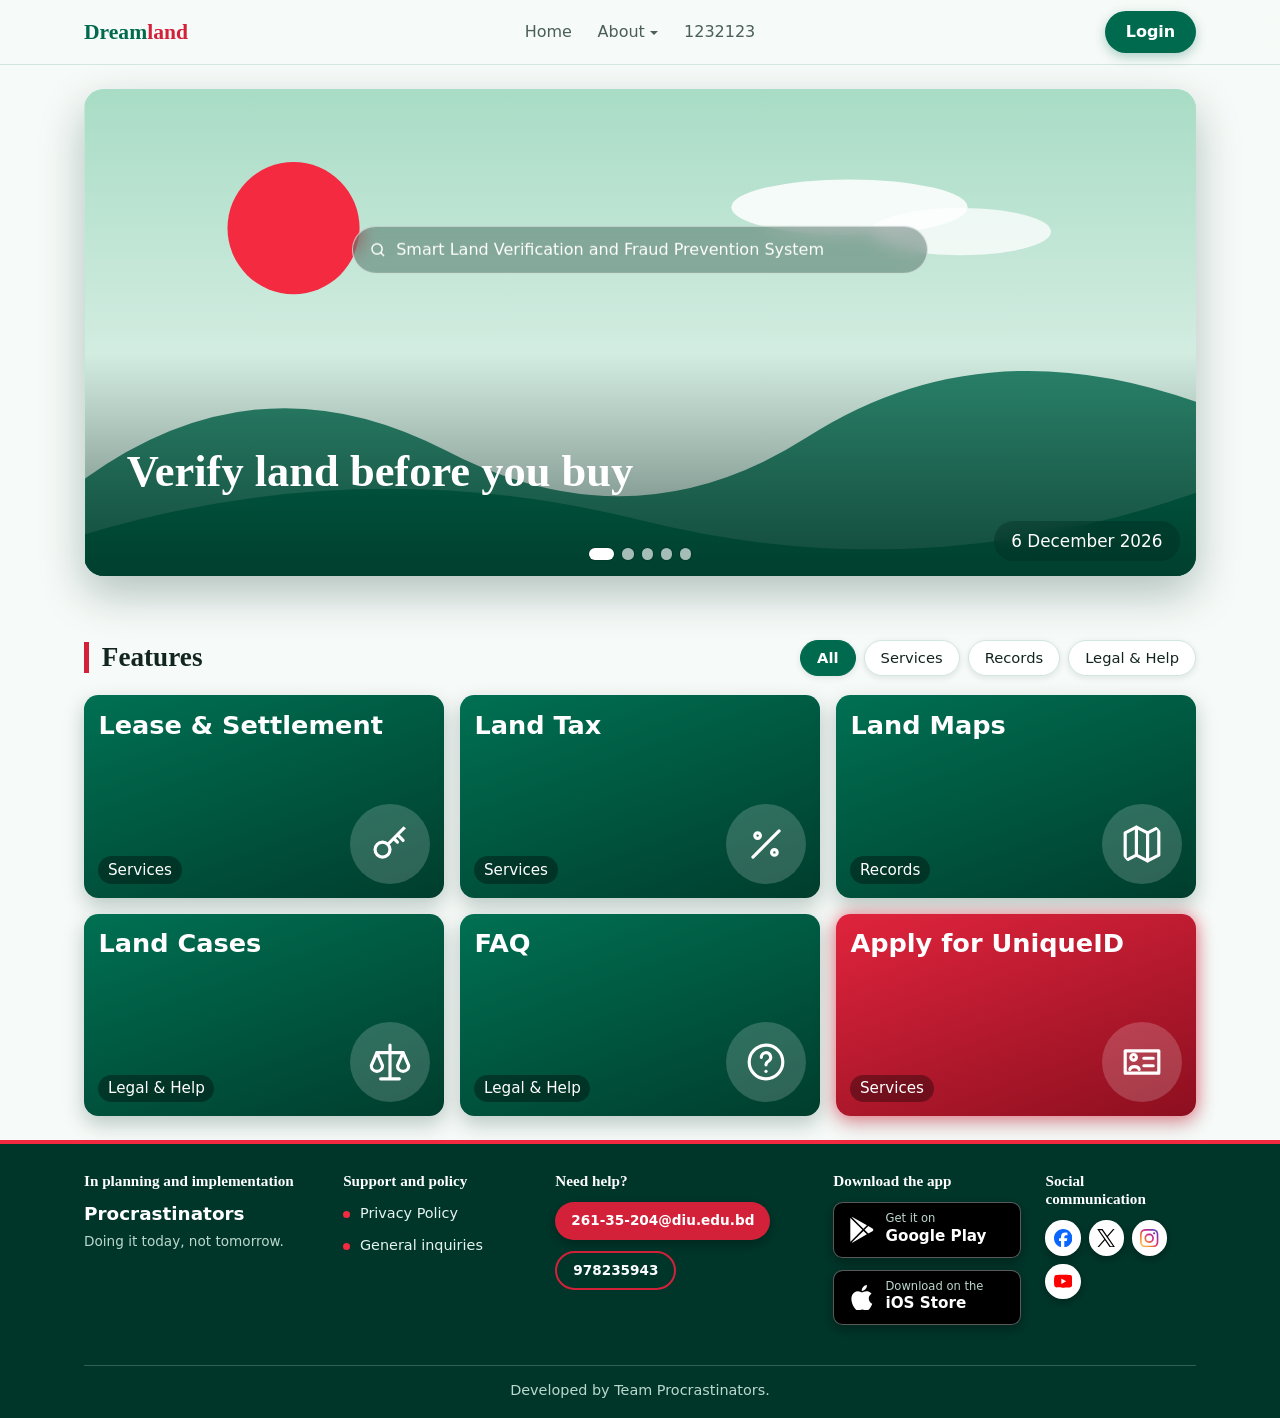
==== commit 2a834cc9: "mass2" ====
--- a/index.html
+++ b/index.html
@@ -97,17 +97,33 @@
 <div class="modal" id="loginModal" hidden>
   <div class="mbox" role="dialog" aria-modal="true" aria-labelledby="lt">
     <button class="x" type="button" aria-label="Close" data-close>&times;</button>
-    <h3 id="lt">Login with email</h3>
+    <h3 id="lt">Login</h3>
     <form id="lf1" novalidate>
-      <p>Enter your email and we will send you a 6-digit code.</p>
+      <p class="ok" id="lmsg"></p>
       <label>Email<input type="email" id="lemail" placeholder="you@example.com" autocomplete="email"></label>
-      <p class="err" id="lerr1"></p><button class="pbtn" type="submit">Send code</button>
+      <label>Password<input type="password" id="lpass" autocomplete="current-password"></label>
+      <p class="rt"><button type="button" class="lnk" data-go="forgot">Forgot password?</button></p>
+      <p class="err" id="lerr1"></p><button class="pbtn" type="submit">Login</button>
+      <p class="alt">Don&rsquo;t have an account? <button type="button" class="lnk" data-go="signup">Click here</button></p>
     </form>
-    <form id="lf2" hidden novalidate>
-      <p id="lhint"></p>
-      <label>6-digit code<input id="lcode" inputmode="numeric" maxlength="6" autocomplete="one-time-code"></label>
-      <p class="err" id="lerr2"></p><button class="pbtn" type="submit">Verify and login</button>
-      <button type="button" class="linkbtn" id="lback">Change email</button>
+    <form id="lfS" hidden novalidate>
+      <label>Full name<input id="sname" autocomplete="name" maxlength="60"></label>
+      <label>Email<input type="email" id="semail" autocomplete="email"></label>
+      <label>Password (8+ characters)<input type="password" id="spass" autocomplete="new-password"></label>
+      <label>Confirm password<input type="password" id="spass2" autocomplete="new-password"></label>
+      <p class="err" id="lerrS"></p><button class="pbtn" type="submit">Create account</button>
+      <p class="alt">Already have an account? <button type="button" class="lnk" data-go="login">Login</button></p>
+    </form>
+    <form id="lfF" hidden novalidate>
+      <p>Enter your account email and we will send you a reset code.</p>
+      <label>Email<input type="email" id="femail" autocomplete="email"></label>
+      <div id="frest" hidden>
+        <p id="fhint"></p>
+        <label>Reset code<input id="fcode" inputmode="numeric" maxlength="6" autocomplete="one-time-code"></label>
+        <label>New password (8+ characters)<input type="password" id="fpass" autocomplete="new-password"></label>
+      </div>
+      <p class="err" id="lerrF"></p><button class="pbtn" type="submit" id="fbtn">Send reset code</button>
+      <p class="alt"><button type="button" class="lnk" data-go="login">Back to login</button></p>
     </form>
     <div id="lf3" hidden><p>Signed in as <b id="lwho"></b></p><button class="pbtn" id="llogout" type="button">Logout</button></div>
   </div>
--- a/styles.css
+++ b/styles.css
@@ -242,3 +242,19 @@
 .links{align-items:center}
 .has-dd>a{white-space:nowrap}
 @media (max-width:720px){.has-dd>a::after{margin-left:.2rem;border-width:3px}.links{white-space:nowrap}}
+
+/* Login window extras */
+.mbox form{display:grid;gap:.8rem}
+.mbox form p{margin:0}
+.rt{text-align:right}
+.alt{text-align:center;font-size:.92rem;color:var(--muted)}
+.lnk{all:unset;cursor:pointer;color:var(--sky);text-decoration:underline;font-size:.92rem;font-weight:600}
+.lnk:hover{color:var(--accent)}
+.lnk:focus-visible{outline:3px solid var(--accent);outline-offset:2px}
+.ok{color:#006a4e;font-size:.92rem}
+.ok:empty{display:none}
+.mbox .pbtn{width:100%;box-sizing:border-box}
+.mbox{max-height:calc(100vh - 2rem);overflow-y:auto}
+[hidden]{display:none!important}
+.mbox .err{min-height:0}
+.mbox .err:empty{display:none}
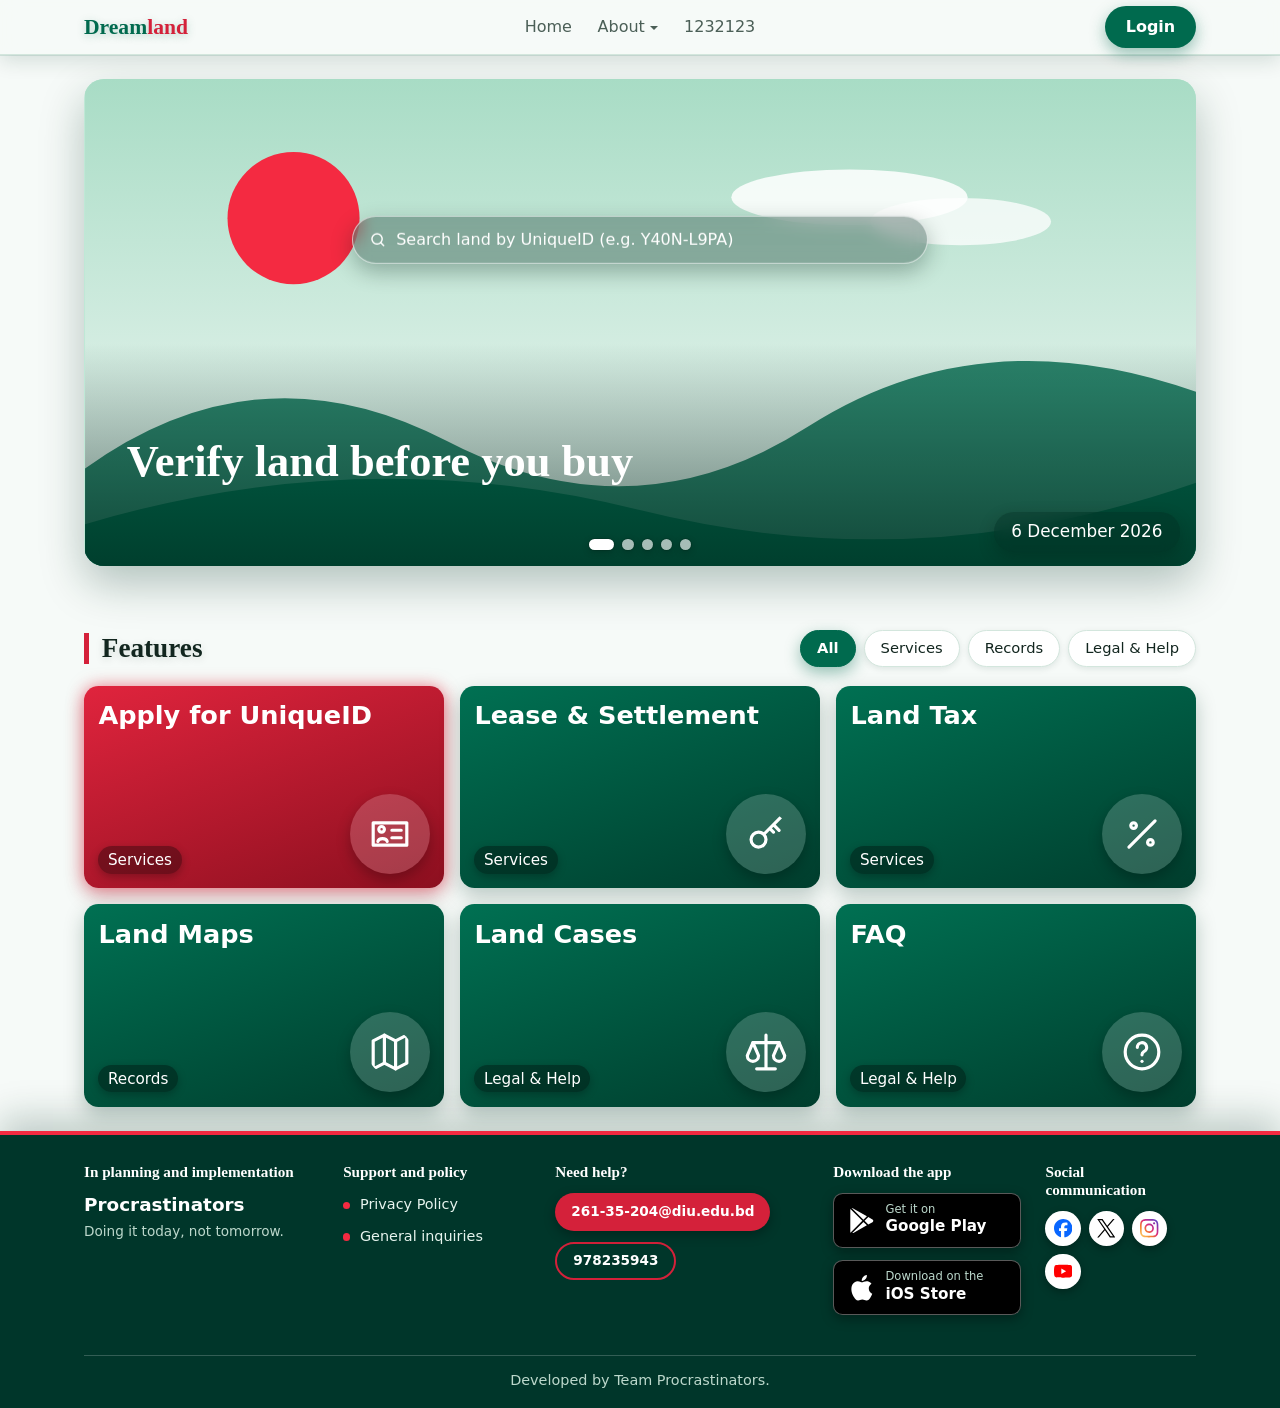
==== commit 1f80faa4: "s2" ====
--- a/index.html
+++ b/index.html
@@ -35,7 +35,7 @@
     <div class="slide"><img src="data:image/svg+xml,%3Csvg%20xmlns=%27http://www.w3.org/2000/svg%27%20viewBox=%270%200%201600%20700%27%3E%3Cdefs%3E%3ClinearGradient%20id=%27g%27%20x1=%270%27%20y1=%270%27%20x2=%270%27%20y2=%271%27%3E%3Cstop%20offset=%270%27%20stop-color=%27%239fd6bd%27/%3E%3Cstop%20offset=%271%27%20stop-color=%27%23f6faf8%27/%3E%3C/linearGradient%3E%3ClinearGradient%20id=%27o%27%20x1=%270%27%20y1=%270%27%20x2=%270%27%20y2=%271%27%3E%3Cstop%20offset=%270%27%20stop-color=%27%2300281c%27%20stop-opacity=%270%27/%3E%3Cstop%20offset=%271%27%20stop-color=%27%2300281c%27%20stop-opacity=%27.65%27/%3E%3C/linearGradient%3E%3C/defs%3E%3Crect%20width=%271600%27%20height=%27700%27%20fill=%27url%28%23g%29%27/%3E%3Ccircle%20cx=%27800%27%20cy=%27200%27%20r=%2795%27%20fill=%27%23f42a41%27/%3E%3Cellipse%20cx=%271100%27%20cy=%27170%27%20rx=%27170%27%20ry=%2740%27%20fill=%27%23fff%27%20opacity=%27.85%27/%3E%3Cellipse%20cx=%271260%27%20cy=%27205%27%20rx=%27130%27%20ry=%2734%27%20fill=%27%23fff%27%20opacity=%27.75%27/%3E%3Cpath%20d=%27M0%20560%20Q250%20380%20520%20520%20T1040%20500%20T1600%20450%20V700%20H0Z%27%20fill=%27%23005740%27%20opacity=%27.8%27/%3E%3Cpath%20d=%27M0%20640%20Q400%20520%20800%20620%20T1600%20580%20V700%20H0Z%27%20fill=%27%23005740%27/%3E%3Crect%20y=%27380%27%20width=%271600%27%20height=%27320%27%20fill=%27url%28%23o%29%27/%3E%3Ctext%20x=%2760%27%20y=%27570%27%20font-family=%27Georgia,serif%27%20font-weight=%27700%27%20font-size=%2764%27%20fill=%27%23fff%27%3EStop%20land%20fraud%20before%20it%20starts%3C/text%3E%3C/svg%3E" alt="Stop land fraud before it starts" width="1600" height="700"></div>
     <div class="slide"><img src="data:image/svg+xml,%3Csvg%20xmlns=%27http://www.w3.org/2000/svg%27%20viewBox=%270%200%201600%20700%27%3E%3Cdefs%3E%3ClinearGradient%20id=%27g%27%20x1=%270%27%20y1=%270%27%20x2=%270%27%20y2=%271%27%3E%3Cstop%20offset=%270%27%20stop-color=%27%23b5e1cd%27/%3E%3Cstop%20offset=%271%27%20stop-color=%27%23f6faf8%27/%3E%3C/linearGradient%3E%3ClinearGradient%20id=%27o%27%20x1=%270%27%20y1=%270%27%20x2=%270%27%20y2=%271%27%3E%3Cstop%20offset=%270%27%20stop-color=%27%2300281c%27%20stop-opacity=%270%27/%3E%3Cstop%20offset=%271%27%20stop-color=%27%2300281c%27%20stop-opacity=%27.65%27/%3E%3C/linearGradient%3E%3C/defs%3E%3Crect%20width=%271600%27%20height=%27700%27%20fill=%27url%28%23g%29%27/%3E%3Ccircle%20cx=%271050%27%20cy=%27200%27%20r=%2795%27%20fill=%27%23f42a41%27/%3E%3Cellipse%20cx=%271100%27%20cy=%27170%27%20rx=%27170%27%20ry=%2740%27%20fill=%27%23fff%27%20opacity=%27.85%27/%3E%3Cellipse%20cx=%271260%27%20cy=%27205%27%20rx=%27130%27%20ry=%2734%27%20fill=%27%23fff%27%20opacity=%27.75%27/%3E%3Cpath%20d=%27M0%20560%20Q250%20380%20520%20520%20T1040%20500%20T1600%20450%20V700%20H0Z%27%20fill=%27%230b8a66%27%20opacity=%27.8%27/%3E%3Cpath%20d=%27M0%20640%20Q400%20520%20800%20620%20T1600%20580%20V700%20H0Z%27%20fill=%27%230b8a66%27/%3E%3Crect%20y=%27380%27%20width=%271600%27%20height=%27320%27%20fill=%27url%28%23o%29%27/%3E%3Ctext%20x=%2760%27%20y=%27570%27%20font-family=%27Georgia,serif%27%20font-weight=%27700%27%20font-size=%2764%27%20fill=%27%23fff%27%3EEvery%20land%20record%20in%20one%20place%3C/text%3E%3C/svg%3E" alt="Every land record in one place" width="1600" height="700"></div>
     <div class="slide"><img src="data:image/svg+xml,%3Csvg%20xmlns=%27http://www.w3.org/2000/svg%27%20viewBox=%270%200%201600%20700%27%3E%3Cdefs%3E%3ClinearGradient%20id=%27g%27%20x1=%270%27%20y1=%270%27%20x2=%270%27%20y2=%271%27%3E%3Cstop%20offset=%270%27%20stop-color=%27%23d2eee2%27/%3E%3Cstop%20offset=%271%27%20stop-color=%27%23f6faf8%27/%3E%3C/linearGradient%3E%3ClinearGradient%20id=%27o%27%20x1=%270%27%20y1=%270%27%20x2=%270%27%20y2=%271%27%3E%3Cstop%20offset=%270%27%20stop-color=%27%2300281c%27%20stop-opacity=%270%27/%3E%3Cstop%20offset=%271%27%20stop-color=%27%2300281c%27%20stop-opacity=%27.65%27/%3E%3C/linearGradient%3E%3C/defs%3E%3Crect%20width=%271600%27%20height=%27700%27%20fill=%27url%28%23g%29%27/%3E%3Ccircle%20cx=%271300%27%20cy=%27200%27%20r=%2795%27%20fill=%27%23f42a41%27/%3E%3Cellipse%20cx=%271100%27%20cy=%27170%27%20rx=%27170%27%20ry=%2740%27%20fill=%27%23fff%27%20opacity=%27.85%27/%3E%3Cellipse%20cx=%271260%27%20cy=%27205%27%20rx=%27130%27%20ry=%2734%27%20fill=%27%23fff%27%20opacity=%27.75%27/%3E%3Cpath%20d=%27M0%20560%20Q250%20380%20520%20520%20T1040%20500%20T1600%20450%20V700%20H0Z%27%20fill=%27%2300513b%27%20opacity=%27.8%27/%3E%3Cpath%20d=%27M0%20640%20Q400%20520%20800%20620%20T1600%20580%20V700%20H0Z%27%20fill=%27%2300513b%27/%3E%3Crect%20y=%27380%27%20width=%271600%27%20height=%27320%27%20fill=%27url%28%23o%29%27/%3E%3Ctext%20x=%2760%27%20y=%27570%27%20font-family=%27Georgia,serif%27%20font-weight=%27700%27%20font-size=%2764%27%20fill=%27%23fff%27%3ELand%20services%20made%20simple%3C/text%3E%3C/svg%3E" alt="Land services made simple" width="1600" height="700"></div>
-    <div class="sbar" role="search"><svg viewBox="0 0 24 24" fill="none" stroke="currentColor" stroke-width="2" stroke-linecap="round" aria-hidden="true"><circle cx="11" cy="11" r="7"/><path d="M20 20l-4-4"/></svg><input type="search" aria-label="Search" placeholder="Smart Land Verification and Fraud Prevention System" autocomplete="off" maxlength="80"></div>
+    <div class="sbar" role="search"><svg viewBox="0 0 24 24" fill="none" stroke="currentColor" stroke-width="2" stroke-linecap="round" aria-hidden="true"><circle cx="11" cy="11" r="7"/><path d="M20 20l-4-4"/></svg><input type="search" aria-label="Search" placeholder="Search land by UniqueID" autocomplete="off" maxlength="12"></div>
     <time class="date" id="today"></time>
     <div class="ctrl">
       <div class="dots" id="dots"></div>
@@ -130,5 +130,7 @@
 </div>
 <script src="site.js"></script>
 <script src="script.js"></script>
+<script src="geoid.js"></script>
+<script src="land.js"></script>
 </body>
 </html>
--- a/styles.css
+++ b/styles.css
@@ -6,7 +6,7 @@
 /* 1. THEME & BASE */
 :root{--bg:#f6faf8;--card:#fff;--ink:#12261f;--muted:#4b5f57;--sky:#006a4e;--accent:#d4213a;--line:#d3e6dd;--glass:rgba(246,250,248,.88);
 box-sizing:border-box;padding-top:env(safe-area-inset-top,0px);padding-bottom:env(safe-area-inset-bottom,0px)}
-html{scroll-padding-top:calc(env(safe-area-inset-top,0px) + 4.5rem);scroll-behavior:smooth}
+html{scroll-padding-top:calc(env(safe-area-inset-top,0px) + 4rem);scroll-behavior:smooth}
 *,*::before,*::after{box-sizing:inherit}
 body{margin:0;background:var(--bg);color:var(--ink);font:1rem/1.6 system-ui,-apple-system,"Segoe UI",Roboto,sans-serif}
 body::before{content:"";position:fixed;inset:0 0 auto;height:env(safe-area-inset-top,0px);background:var(--bg);z-index:30}
@@ -15,7 +15,7 @@
 .wrap{max-width:72rem;margin:0 auto;padding:0 1.25rem}
 /* 2. HEADER */
 header{position:sticky;top:env(safe-area-inset-top,0px);z-index:20;background:var(--glass);backdrop-filter:blur(10px);border-bottom:1px solid var(--line)}
-.bar{display:grid;grid-template-columns:1fr auto 1fr;align-items:center;gap:1rem;height:4rem}
+.bar{display:grid;grid-template-columns:1fr auto 1fr;align-items:center;gap:1rem;height:3.4rem}
 .logo{font:700 1.35rem Georgia,serif;text-decoration:none;color:var(--sky)}
 .logo span{color:var(--accent)}
 .links{display:flex;gap:1.6rem;justify-content:center;grid-column:2}
@@ -236,7 +236,7 @@
 .tbl th,.tbl td{text-align:left;padding:.65rem .8rem;border-bottom:1px solid var(--line)}
 .tbl th{background:#e8f5ef;color:var(--sky)}
 .tbl tbody tr:hover{background:#f1f8f5}
-#objective,#how-to-use,#benefits,#laws,#fees{scroll-margin-top:5rem}
+#objective,#how-to-use,#benefits,#laws,#fees{scroll-margin-top:4.5rem}
 @media (max-width:720px){.mapwrap{grid-template-columns:1fr}.has-dd{padding:.7rem 0}.menu{min-width:13rem}}
 @media (prefers-reduced-motion:reduce){.card,.phero,.inner,.mbox,.success{animation:none!important}}
 .links{align-items:center}
@@ -258,3 +258,55 @@
 [hidden]{display:none!important}
 .mbox .err{min-height:0}
 .mbox .err:empty{display:none}
+
+/* ==========================================================================
+   10. MORE SHADOWS, SLIMMER TOP BAR, TOAST
+   ========================================================================== */
+header{box-shadow:0 6px 20px rgba(0,50,35,.14),0 1px 0 rgba(0,106,78,.12)}
+header.scrolled{box-shadow:0 12px 34px rgba(0,50,35,.26),0 2px 0 rgba(0,106,78,.15)}
+.logo{text-shadow:0 2px 8px rgba(0,106,78,.28)}
+.links>a,.has-dd>a{transition:color .2s,text-shadow .2s}
+.links>a:hover,.has-dd>a:hover{text-shadow:0 2px 10px rgba(212,33,58,.35)}
+.login{box-shadow:0 6px 16px rgba(0,106,78,.4)}
+.login:hover{box-shadow:0 10px 24px rgba(0,106,78,.5)}
+.has-dd{padding:.7rem 0}
+.menu{box-shadow:0 22px 48px rgba(0,50,35,.28),0 4px 12px rgba(0,50,35,.12)}
+.sbar{box-shadow:0 8px 22px rgba(0,30,20,.3)}
+.date{box-shadow:0 6px 16px rgba(0,30,20,.3)}
+.dots button{box-shadow:0 0 0 1px rgba(0,40,28,.3),0 2px 6px rgba(0,30,20,.35)}
+.head h2.t{text-shadow:0 2px 8px rgba(0,50,35,.15)}
+.chip[aria-pressed="true"]{box-shadow:0 6px 16px rgba(0,106,78,.4)}
+.card:hover,.card:focus-visible{box-shadow:0 20px 40px rgba(212,33,58,.45)}
+.card .ico{box-shadow:0 6px 14px rgba(0,0,0,.25)}
+.card .tag{box-shadow:0 3px 8px rgba(0,0,0,.25)}
+.panel{transition:transform .25s,box-shadow .25s}
+.panel:hover{transform:translateY(-3px);box-shadow:0 18px 40px rgba(0,50,35,.18)}
+.kv div:hover{box-shadow:0 8px 18px rgba(0,50,35,.14)}
+.mbox{box-shadow:0 30px 70px rgba(0,0,0,.5),0 8px 20px rgba(0,0,0,.2)}
+.qa{transition:box-shadow .25s}
+.qa:hover,.qa[open]{box-shadow:0 10px 24px rgba(0,50,35,.16)}
+.phero{box-shadow:0 14px 34px rgba(0,50,35,.38)}
+footer{box-shadow:0 -14px 34px rgba(0,50,35,.22)}
+.store{transition:transform .2s,box-shadow .2s}
+.store:hover{transform:translateY(-2px);box-shadow:0 10px 22px rgba(0,0,0,.5)}
+.ft a.hb{transition:transform .2s,box-shadow .2s}
+.ft a.hb:hover{transform:translateY(-2px);box-shadow:0 10px 22px rgba(0,0,0,.45)}
+.ft a.hn:hover{box-shadow:0 8px 20px rgba(212,33,58,.5)}
+.soc a:hover{box-shadow:0 8px 18px rgba(0,0,0,.45)}
+.toast{position:fixed;left:50%;bottom:1.5rem;z-index:120;max-width:calc(100% - 2rem);padding:.75rem 1.4rem;border-radius:999px;background:#00362a;color:#fff;border:1px solid rgba(255,255,255,.25);box-shadow:0 14px 34px rgba(0,0,0,.4);opacity:0;pointer-events:none;transform:translate(-50%,20px);transition:opacity .3s,transform .3s;text-align:center}
+.toast.show{opacity:1;transform:translate(-50%,0)}
+/* UniqueID report, land map */
+.mbox.wide{width:min(40rem,100%)}
+.rep h3{margin:0 0 .3rem;padding-right:1.5rem}
+.rsec{margin-top:1rem;padding-top:.9rem;border-top:1px solid var(--line)}
+.rsec h4{margin:0 0 .6rem;font:700 1.05rem Georgia,serif;color:var(--sky)}
+.verdict{padding:.8rem 1rem;border-radius:.8rem;font-weight:600;margin-top:.6rem}
+.verdict.ok{background:#d9f3e7;color:#006a4e}.verdict.warn{background:#fff0d1;color:#8a5a00}.verdict.bad{background:#fde0e4;color:#b3132a}
+ul.fx{margin:.3rem 0 0;padding-left:1.1rem;display:grid;gap:.4rem}
+.up{color:#006a4e}.down{color:#b3132a}
+.rlinks{margin-top:1rem}.rlinks a{color:var(--sky);font-weight:600}
+.mbox .rep p{margin:0 0 .6rem}
+#leafMap{height:30rem;position:relative;z-index:0;border-radius:.9rem;box-shadow:inset 0 2px 8px rgba(0,50,35,.2)}
+.leaflet-control-layers label{display:block;font-weight:400;font-size:.9rem}
+.leaflet-control-layers input{width:auto;padding:0;box-shadow:none}
+@media (max-width:720px){#leafMap{height:22rem}}
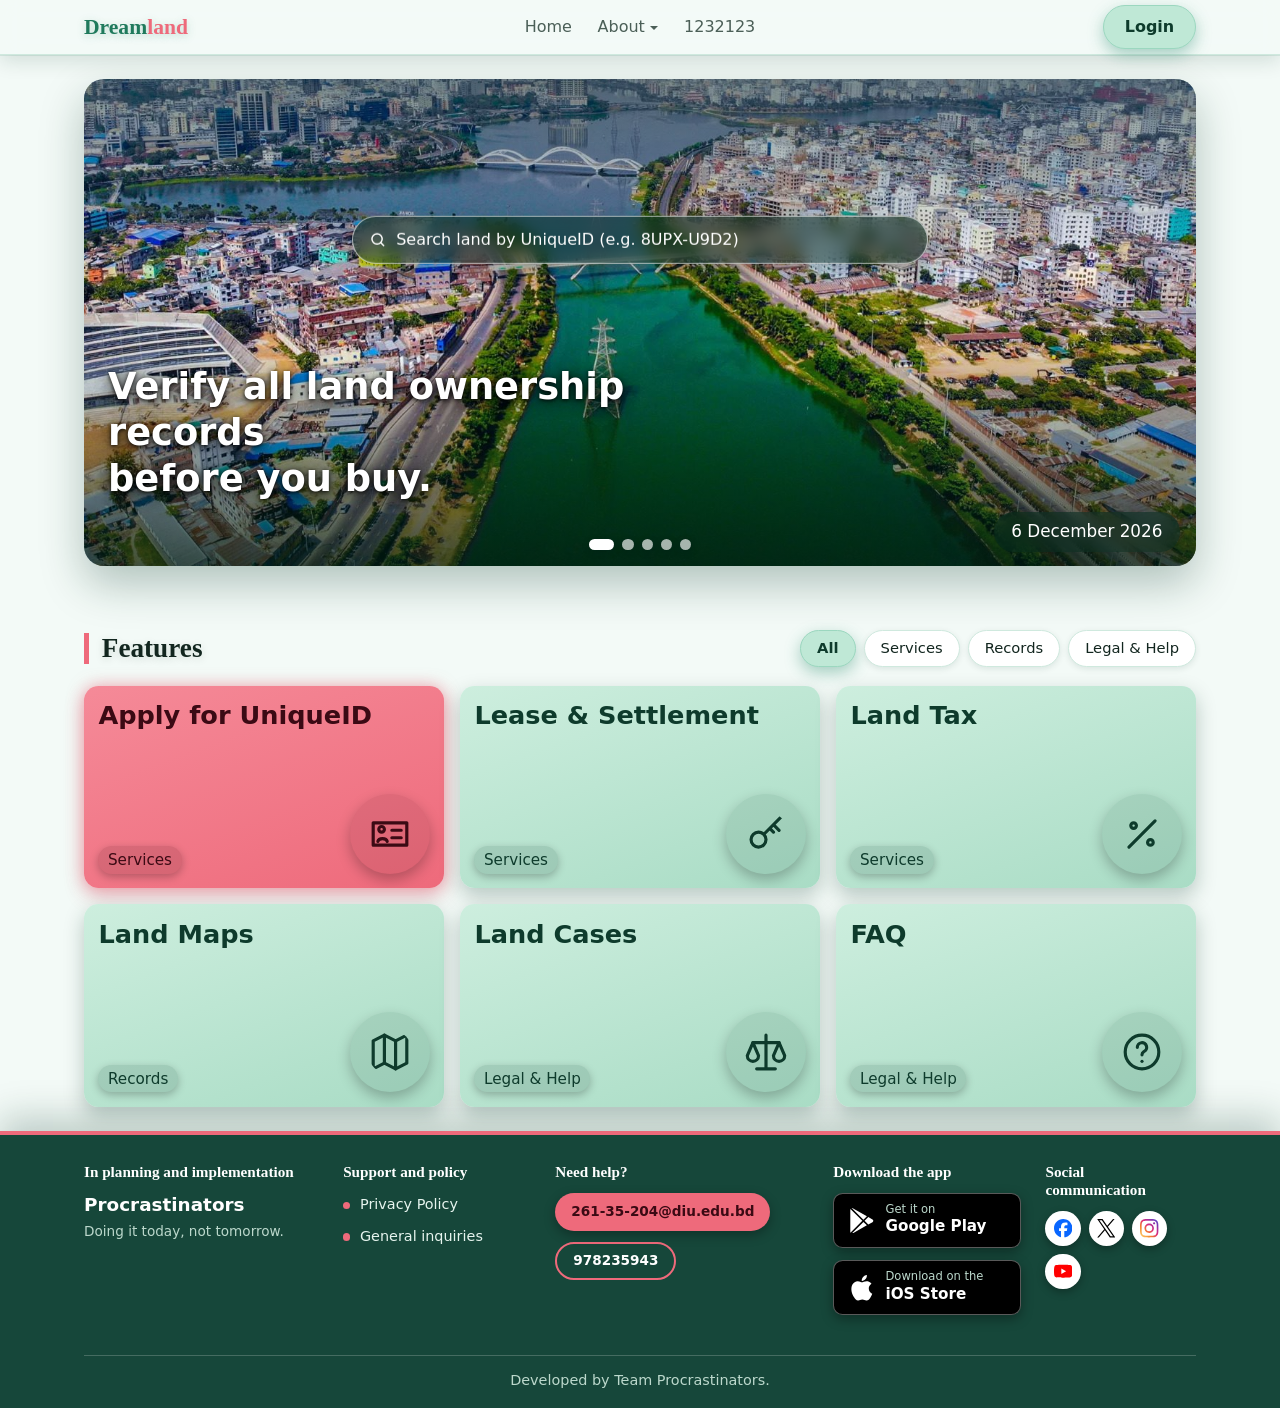
==== commit dbbc80f7: "S6" ====
--- a/index.html
+++ b/index.html
@@ -30,11 +30,27 @@
 <main class="wrap" id="top">
   <!-- Spotlight carousel -->
   <div class="spot" id="spot" role="region" aria-roledescription="carousel" aria-label="Spotlight">
-    <div class="slide on"><img src="data:image/svg+xml,%3Csvg%20xmlns=%27http://www.w3.org/2000/svg%27%20viewBox=%270%200%201600%20700%27%3E%3Cdefs%3E%3ClinearGradient%20id=%27g%27%20x1=%270%27%20y1=%270%27%20x2=%270%27%20y2=%271%27%3E%3Cstop%20offset=%270%27%20stop-color=%27%23a8dcc5%27/%3E%3Cstop%20offset=%271%27%20stop-color=%27%23f6faf8%27/%3E%3C/linearGradient%3E%3ClinearGradient%20id=%27o%27%20x1=%270%27%20y1=%270%27%20x2=%270%27%20y2=%271%27%3E%3Cstop%20offset=%270%27%20stop-color=%27%2300281c%27%20stop-opacity=%270%27/%3E%3Cstop%20offset=%271%27%20stop-color=%27%2300281c%27%20stop-opacity=%27.65%27/%3E%3C/linearGradient%3E%3C/defs%3E%3Crect%20width=%271600%27%20height=%27700%27%20fill=%27url%28%23g%29%27/%3E%3Ccircle%20cx=%27300%27%20cy=%27200%27%20r=%2795%27%20fill=%27%23f42a41%27/%3E%3Cellipse%20cx=%271100%27%20cy=%27170%27%20rx=%27170%27%20ry=%2740%27%20fill=%27%23fff%27%20opacity=%27.85%27/%3E%3Cellipse%20cx=%271260%27%20cy=%27205%27%20rx=%27130%27%20ry=%2734%27%20fill=%27%23fff%27%20opacity=%27.75%27/%3E%3Cpath%20d=%27M0%20560%20Q250%20380%20520%20520%20T1040%20500%20T1600%20450%20V700%20H0Z%27%20fill=%27%23006a4e%27%20opacity=%27.8%27/%3E%3Cpath%20d=%27M0%20640%20Q400%20520%20800%20620%20T1600%20580%20V700%20H0Z%27%20fill=%27%23006a4e%27/%3E%3Crect%20y=%27380%27%20width=%271600%27%20height=%27320%27%20fill=%27url%28%23o%29%27/%3E%3Ctext%20x=%2760%27%20y=%27570%27%20font-family=%27Georgia,serif%27%20font-weight=%27700%27%20font-size=%2764%27%20fill=%27%23fff%27%3EVerify%20land%20before%20you%20buy%3C/text%3E%3C/svg%3E" alt="Verify land before you buy" width="1600" height="700"></div>
-    <div class="slide"><img src="data:image/svg+xml,%3Csvg%20xmlns=%27http://www.w3.org/2000/svg%27%20viewBox=%270%200%201600%20700%27%3E%3Cdefs%3E%3ClinearGradient%20id=%27g%27%20x1=%270%27%20y1=%270%27%20x2=%270%27%20y2=%271%27%3E%3Cstop%20offset=%270%27%20stop-color=%27%23c6ead9%27/%3E%3Cstop%20offset=%271%27%20stop-color=%27%23f6faf8%27/%3E%3C/linearGradient%3E%3ClinearGradient%20id=%27o%27%20x1=%270%27%20y1=%270%27%20x2=%270%27%20y2=%271%27%3E%3Cstop%20offset=%270%27%20stop-color=%27%2300281c%27%20stop-opacity=%270%27/%3E%3Cstop%20offset=%271%27%20stop-color=%27%2300281c%27%20stop-opacity=%27.65%27/%3E%3C/linearGradient%3E%3C/defs%3E%3Crect%20width=%271600%27%20height=%27700%27%20fill=%27url%28%23g%29%27/%3E%3Ccircle%20cx=%27550%27%20cy=%27200%27%20r=%2795%27%20fill=%27%23f42a41%27/%3E%3Cellipse%20cx=%271100%27%20cy=%27170%27%20rx=%27170%27%20ry=%2740%27%20fill=%27%23fff%27%20opacity=%27.85%27/%3E%3Cellipse%20cx=%271260%27%20cy=%27205%27%20rx=%27130%27%20ry=%2734%27%20fill=%27%23fff%27%20opacity=%27.75%27/%3E%3Cpath%20d=%27M0%20560%20Q250%20380%20520%20520%20T1040%20500%20T1600%20450%20V700%20H0Z%27%20fill=%27%230a7d5d%27%20opacity=%27.8%27/%3E%3Cpath%20d=%27M0%20640%20Q400%20520%20800%20620%20T1600%20580%20V700%20H0Z%27%20fill=%27%230a7d5d%27/%3E%3Crect%20y=%27380%27%20width=%271600%27%20height=%27320%27%20fill=%27url%28%23o%29%27/%3E%3Ctext%20x=%2760%27%20y=%27570%27%20font-family=%27Georgia,serif%27%20font-weight=%27700%27%20font-size=%2764%27%20fill=%27%23fff%27%3EKnow%20your%20land,%20know%20your%20rights%3C/text%3E%3C/svg%3E" alt="Know your land, know your rights" width="1600" height="700"></div>
-    <div class="slide"><img src="data:image/svg+xml,%3Csvg%20xmlns=%27http://www.w3.org/2000/svg%27%20viewBox=%270%200%201600%20700%27%3E%3Cdefs%3E%3ClinearGradient%20id=%27g%27%20x1=%270%27%20y1=%270%27%20x2=%270%27%20y2=%271%27%3E%3Cstop%20offset=%270%27%20stop-color=%27%239fd6bd%27/%3E%3Cstop%20offset=%271%27%20stop-color=%27%23f6faf8%27/%3E%3C/linearGradient%3E%3ClinearGradient%20id=%27o%27%20x1=%270%27%20y1=%270%27%20x2=%270%27%20y2=%271%27%3E%3Cstop%20offset=%270%27%20stop-color=%27%2300281c%27%20stop-opacity=%270%27/%3E%3Cstop%20offset=%271%27%20stop-color=%27%2300281c%27%20stop-opacity=%27.65%27/%3E%3C/linearGradient%3E%3C/defs%3E%3Crect%20width=%271600%27%20height=%27700%27%20fill=%27url%28%23g%29%27/%3E%3Ccircle%20cx=%27800%27%20cy=%27200%27%20r=%2795%27%20fill=%27%23f42a41%27/%3E%3Cellipse%20cx=%271100%27%20cy=%27170%27%20rx=%27170%27%20ry=%2740%27%20fill=%27%23fff%27%20opacity=%27.85%27/%3E%3Cellipse%20cx=%271260%27%20cy=%27205%27%20rx=%27130%27%20ry=%2734%27%20fill=%27%23fff%27%20opacity=%27.75%27/%3E%3Cpath%20d=%27M0%20560%20Q250%20380%20520%20520%20T1040%20500%20T1600%20450%20V700%20H0Z%27%20fill=%27%23005740%27%20opacity=%27.8%27/%3E%3Cpath%20d=%27M0%20640%20Q400%20520%20800%20620%20T1600%20580%20V700%20H0Z%27%20fill=%27%23005740%27/%3E%3Crect%20y=%27380%27%20width=%271600%27%20height=%27320%27%20fill=%27url%28%23o%29%27/%3E%3Ctext%20x=%2760%27%20y=%27570%27%20font-family=%27Georgia,serif%27%20font-weight=%27700%27%20font-size=%2764%27%20fill=%27%23fff%27%3EStop%20land%20fraud%20before%20it%20starts%3C/text%3E%3C/svg%3E" alt="Stop land fraud before it starts" width="1600" height="700"></div>
-    <div class="slide"><img src="data:image/svg+xml,%3Csvg%20xmlns=%27http://www.w3.org/2000/svg%27%20viewBox=%270%200%201600%20700%27%3E%3Cdefs%3E%3ClinearGradient%20id=%27g%27%20x1=%270%27%20y1=%270%27%20x2=%270%27%20y2=%271%27%3E%3Cstop%20offset=%270%27%20stop-color=%27%23b5e1cd%27/%3E%3Cstop%20offset=%271%27%20stop-color=%27%23f6faf8%27/%3E%3C/linearGradient%3E%3ClinearGradient%20id=%27o%27%20x1=%270%27%20y1=%270%27%20x2=%270%27%20y2=%271%27%3E%3Cstop%20offset=%270%27%20stop-color=%27%2300281c%27%20stop-opacity=%270%27/%3E%3Cstop%20offset=%271%27%20stop-color=%27%2300281c%27%20stop-opacity=%27.65%27/%3E%3C/linearGradient%3E%3C/defs%3E%3Crect%20width=%271600%27%20height=%27700%27%20fill=%27url%28%23g%29%27/%3E%3Ccircle%20cx=%271050%27%20cy=%27200%27%20r=%2795%27%20fill=%27%23f42a41%27/%3E%3Cellipse%20cx=%271100%27%20cy=%27170%27%20rx=%27170%27%20ry=%2740%27%20fill=%27%23fff%27%20opacity=%27.85%27/%3E%3Cellipse%20cx=%271260%27%20cy=%27205%27%20rx=%27130%27%20ry=%2734%27%20fill=%27%23fff%27%20opacity=%27.75%27/%3E%3Cpath%20d=%27M0%20560%20Q250%20380%20520%20520%20T1040%20500%20T1600%20450%20V700%20H0Z%27%20fill=%27%230b8a66%27%20opacity=%27.8%27/%3E%3Cpath%20d=%27M0%20640%20Q400%20520%20800%20620%20T1600%20580%20V700%20H0Z%27%20fill=%27%230b8a66%27/%3E%3Crect%20y=%27380%27%20width=%271600%27%20height=%27320%27%20fill=%27url%28%23o%29%27/%3E%3Ctext%20x=%2760%27%20y=%27570%27%20font-family=%27Georgia,serif%27%20font-weight=%27700%27%20font-size=%2764%27%20fill=%27%23fff%27%3EEvery%20land%20record%20in%20one%20place%3C/text%3E%3C/svg%3E" alt="Every land record in one place" width="1600" height="700"></div>
-    <div class="slide"><img src="data:image/svg+xml,%3Csvg%20xmlns=%27http://www.w3.org/2000/svg%27%20viewBox=%270%200%201600%20700%27%3E%3Cdefs%3E%3ClinearGradient%20id=%27g%27%20x1=%270%27%20y1=%270%27%20x2=%270%27%20y2=%271%27%3E%3Cstop%20offset=%270%27%20stop-color=%27%23d2eee2%27/%3E%3Cstop%20offset=%271%27%20stop-color=%27%23f6faf8%27/%3E%3C/linearGradient%3E%3ClinearGradient%20id=%27o%27%20x1=%270%27%20y1=%270%27%20x2=%270%27%20y2=%271%27%3E%3Cstop%20offset=%270%27%20stop-color=%27%2300281c%27%20stop-opacity=%270%27/%3E%3Cstop%20offset=%271%27%20stop-color=%27%2300281c%27%20stop-opacity=%27.65%27/%3E%3C/linearGradient%3E%3C/defs%3E%3Crect%20width=%271600%27%20height=%27700%27%20fill=%27url%28%23g%29%27/%3E%3Ccircle%20cx=%271300%27%20cy=%27200%27%20r=%2795%27%20fill=%27%23f42a41%27/%3E%3Cellipse%20cx=%271100%27%20cy=%27170%27%20rx=%27170%27%20ry=%2740%27%20fill=%27%23fff%27%20opacity=%27.85%27/%3E%3Cellipse%20cx=%271260%27%20cy=%27205%27%20rx=%27130%27%20ry=%2734%27%20fill=%27%23fff%27%20opacity=%27.75%27/%3E%3Cpath%20d=%27M0%20560%20Q250%20380%20520%20520%20T1040%20500%20T1600%20450%20V700%20H0Z%27%20fill=%27%2300513b%27%20opacity=%27.8%27/%3E%3Cpath%20d=%27M0%20640%20Q400%20520%20800%20620%20T1600%20580%20V700%20H0Z%27%20fill=%27%2300513b%27/%3E%3Crect%20y=%27380%27%20width=%271600%27%20height=%27320%27%20fill=%27url%28%23o%29%27/%3E%3Ctext%20x=%2760%27%20y=%27570%27%20font-family=%27Georgia,serif%27%20font-weight=%27700%27%20font-size=%2764%27%20fill=%27%23fff%27%3ELand%20services%20made%20simple%3C/text%3E%3C/svg%3E" alt="Land services made simple" width="1600" height="700"></div>
+    <div class="slide on">
+      <img src="images/dhaka-river.jpg" alt="Dhaka River" width="1600" height="700">
+      <div class="slide-caption">Verify all land ownership records<br>before you buy.</div>
+    </div>
+    <div class="slide">
+      <img src="images/dhaka-sunset.jpg" alt="Dhaka Sunset" width="1600" height="700">
+      <div class="slide-caption">Know your exact land boundaries<br>and stay secure.</div>
+    </div>
+    <div class="slide">
+      <img src="images/lilies-sunset.jpg" alt="Lilies Sunset" width="1600" height="700">
+      <div class="slide-caption">Check active court cases instantly<br>to avoid risks.</div>
+    </div>
+    <div class="slide">
+      <img src="images/martyrs-memorial.jpg" alt="Martyrs Memorial" width="1600" height="700">
+      <div class="slide-caption">Access official land tax details<br>and payments.</div>
+    </div>
+    <div class="slide">
+      <img src="images/river-boats.jpg" alt="River Boats" width="1600" height="700">
+      <div class="slide-caption">Secure property investments today<br>with UniqueIDs.</div>
+    </div>
+    
     <div class="sbar" role="search"><svg viewBox="0 0 24 24" fill="none" stroke="currentColor" stroke-width="2" stroke-linecap="round" aria-hidden="true"><circle cx="11" cy="11" r="7"/><path d="M20 20l-4-4"/></svg><input type="search" aria-label="Search" placeholder="Search land by UniqueID" autocomplete="off" maxlength="12"></div>
     <time class="date" id="today"></time>
     <div class="ctrl">
--- a/styles.css
+++ b/styles.css
@@ -1,312 +1,1788 @@
 /* ==========================================================================
    Dreamland – styles.css
-   Sections: 1 Theme & base · 2 Header · 3 Spotlight · 4 Features · 5 Footer · 6 Scroll reveal · 7 Responsive & reduced motion
+   Sections:
+     1 Theme & base
+     2 Header
+     3 Spotlight (carousel, slide captions, search bar, date)
+     4 Features (chips & cards)
+     5 Footer
+     6 Scroll reveal
+     7 Responsive & reduced motion
+     8 Shadows & motion effects
+     9 Dropdowns & modals (login / search popups)
+    10 Forms & buttons
+    11 Inner pages & components
+    12 Leaflet map & legends
    ========================================================================== */
 
-/* 1. THEME & BASE */
-:root{--bg:#f6faf8;--card:#fff;--ink:#12261f;--muted:#4b5f57;--sky:#006a4e;--accent:#d4213a;--line:#d3e6dd;--glass:rgba(246,250,248,.88);
-box-sizing:border-box;padding-top:env(safe-area-inset-top,0px);padding-bottom:env(safe-area-inset-bottom,0px)}
-html{scroll-padding-top:calc(env(safe-area-inset-top,0px) + 4rem);scroll-behavior:smooth}
-*,*::before,*::after{box-sizing:inherit}
-body{margin:0;background:var(--bg);color:var(--ink);font:1rem/1.6 system-ui,-apple-system,"Segoe UI",Roboto,sans-serif}
-body::before{content:"";position:fixed;inset:0 0 auto;height:env(safe-area-inset-top,0px);background:var(--bg);z-index:30}
-a{color:var(--accent)}
-:focus-visible{outline:3px solid var(--sky);outline-offset:3px}
-.wrap{max-width:72rem;margin:0 auto;padding:0 1.25rem}
-/* 2. HEADER */
-header{position:sticky;top:env(safe-area-inset-top,0px);z-index:20;background:var(--glass);backdrop-filter:blur(10px);border-bottom:1px solid var(--line)}
-.bar{display:grid;grid-template-columns:1fr auto 1fr;align-items:center;gap:1rem;height:3.4rem}
-.logo{font:700 1.35rem Georgia,serif;text-decoration:none;color:var(--sky)}
-.logo span{color:var(--accent)}
-.links{display:flex;gap:1.6rem;justify-content:center;grid-column:2}
-.links a{color:var(--muted);text-decoration:none;font-weight:500}
-.links a:hover{color:var(--accent)}
-.login{all:unset;cursor:pointer;grid-column:3;justify-self:end;background:var(--sky);color:#fff;font-weight:700;padding:.5rem 1.3rem;border-radius:999px;transition:transform .2s,box-shadow .2s}
-.login:hover{transform:translateY(-2px);box-shadow:0 6px 14px rgba(0,106,78,.3)}
-/* 3. SPOTLIGHT (carousel, search bar, date) */
-.spot{position:relative;margin:1.5rem 0;border-radius:1.25rem;overflow:hidden;aspect-ratio:16/7;min-height:14rem;background:#bfe8d6}
-.slide{position:absolute;inset:0;display:flex;flex-direction:column;padding:0;opacity:0;visibility:hidden;transform:scale(1.03);transition:opacity .7s,transform 1.2s,visibility .7s}
-.slide img{width:100%;height:100%;object-fit:cover;object-position:left center;display:block}
-.slide.on{opacity:1;visibility:visible;transform:none}
-.rank{color:#bfe9f8;font-weight:600;margin:0 0 .5rem}
-.slide h1,.slide h2{font:700 clamp(2.2rem,7vw,4.2rem)/1.05 Georgia,serif;margin:0 0 .8rem;letter-spacing:-.02em}
-.slide p{max-width:34rem;margin:0 0 1.5rem;font-size:1.1rem}
-.role{display:inline-block;transition:opacity .3s}
-.role.out{opacity:0}
-.btn{display:inline-block;background:#006a4e;color:#fff;font-weight:700;padding:.7rem 1.4rem;border-radius:999px;text-decoration:none;margin-right:.6rem;transition:transform .2s}
-.btn:hover{transform:translateY(-2px)}
-.btn.ghost{background:rgba(255,255,255,.15);color:#fff}
-.ctrl{position:absolute;left:0;right:0;bottom:1rem;display:flex;justify-content:center;align-items:center;z-index:2;pointer-events:none}
-.ctrl button{all:unset;cursor:pointer;width:2.4rem;height:2.4rem;border-radius:50%;background:rgba(255,255,255,.2);color:#fff;display:grid;place-items:center}
-.ctrl button:hover{background:rgba(255,255,255,.35)}
-.dots{display:flex;gap:.5rem;pointer-events:auto}
-.dots button{width:.7rem;height:.7rem;border-radius:50%;background:rgba(255,255,255,.65);box-shadow:0 0 0 1px rgba(0,40,28,.3)}
-.dots button.on{background:#fff;width:1.6rem;border-radius:999px;transition:width .3s}
-.sbar{position:absolute;top:33%;left:50%;transform:translate(-50%,-50%);z-index:3;width:min(36rem,calc(100% - 2rem));display:flex;align-items:center;gap:.6rem;padding:0 1rem;border-radius:999px;background:rgba(0,40,28,.32);border:1px solid rgba(255,255,255,.6);backdrop-filter:blur(8px);color:#fff}
-.sbar svg{flex:none;width:1.1rem;height:1.1rem}
-.sbar input{all:unset;flex:1;min-width:0;padding:.65rem 0;color:#fff;font-size:1rem;text-overflow:ellipsis}
-.sbar input::placeholder{color:#fff;opacity:1;text-overflow:ellipsis}
-.sbar:focus-within{border-color:#fff;box-shadow:0 0 0 3px rgba(255,255,255,.35)}
-.date{position:absolute;right:1rem;bottom:.9rem;z-index:3;padding:.4rem 1.1rem;border-radius:999px;background:rgba(0,40,28,.32);backdrop-filter:blur(8px);color:#fff;font-size:1.05rem;white-space:nowrap}
-/* 4. FEATURES (chips + cards) */
-section{padding:2.5rem 0 0}
-.head{display:flex;align-items:center;justify-content:space-between;gap:1rem;flex-wrap:wrap;margin-bottom:1.2rem}
-h2.t{font:700 1.7rem Georgia,serif;margin:0;border-left:5px solid var(--accent);padding-left:.8rem}
-.chips{display:flex;gap:.5rem;flex-wrap:wrap}
-.chip{all:unset;cursor:pointer;padding:.35rem 1rem;border-radius:999px;border:1px solid var(--line);background:var(--card);font-size:.92rem}
-.chip:hover{border-color:var(--sky)}
-.chip[aria-pressed="true"]{background:var(--sky);color:#fff;border-color:var(--sky);font-weight:600}
-.grid{display:grid;grid-template-columns:repeat(auto-fill,minmax(min(20rem,100%),1fr));gap:1rem}
-.card{position:relative;aspect-ratio:16/9;border-radius:.9rem;overflow:hidden;background:linear-gradient(160deg,hsl(164 100% 22%),hsl(164 100% 12%));color:#fff;display:flex;flex-direction:column;justify-content:flex-start;padding:.9rem;transition:transform .3s,box-shadow .3s;cursor:default}
-.card:hover,.card:focus-visible{transform:translateY(-6px);box-shadow:0 14px 30px rgba(212,33,58,.35)}
-.card::before{content:"";position:absolute;inset:0;background:linear-gradient(160deg,#f42a41,#8c0f1f);opacity:0;transition:opacity .3s}
-.card>*{position:relative}
-.card .ico{position:absolute;right:.9rem;bottom:.9rem;width:5rem;height:5rem;padding:1.1rem;border-radius:50%;background:rgba(255,255,255,.18);fill:none;stroke:#fff;stroke-width:1.7;stroke-linecap:round;stroke-linejoin:round}
-.card:hover::before,.card:focus-visible::before{opacity:1}
-.card .tag{position:absolute;bottom:.9rem;left:.9rem;background:rgba(0,0,0,.35);padding:.1rem .6rem;border-radius:999px;font-size:.95rem}
-.card h3{margin:0;font-size:1.6rem;line-height:1.2}
-.card p{max-width:calc(100% - 5.5rem);margin:.4rem 0 0;font-size:1.05rem;max-height:0;opacity:0;overflow:hidden;transition:max-height .35s,opacity .35s}
-.card:hover p,.card:focus-visible p{max-height:8rem;opacity:1}
-/* highlighted red card (Apply for UniqueID): brighter glow on hover */
-.card.hot{background:linear-gradient(160deg,#e0243d,#8c0f1f);box-shadow:0 0 14px rgba(244,42,65,.45)}
-.card.hot::before{background:linear-gradient(160deg,#ff6b7e,#e0243d)}
-.card.hot:hover,.card.hot:focus-visible{box-shadow:0 0 34px 8px rgba(255,80,100,.85),0 14px 34px rgba(255,60,85,.6)}
-.empty{color:var(--muted);padding:1rem 0}
-/* 5. FOOTER */
-footer{margin-top:1.5rem;background:#00362a;color:#e6f4ee;border-top:4px solid #f42a41;font-size:.9rem}
-.ft{display:grid;grid-template-columns:minmax(12rem,1.25fr) minmax(9rem,1fr) minmax(13rem,1.35fr) minmax(10rem,1fr) minmax(8rem,.8fr);gap:1.5rem;align-items:start;padding:1.75rem 0 1.25rem;overflow:visible;min-width:0}
-.ft>div{min-width:0;max-width:100%}
-.ft>div:first-child{min-width:0}
-.ft>div:nth-child(3){min-width:0}
-.ft>div:nth-child(4){min-width:0}
-.ft>div:nth-child(5){min-width:0}
-.store{width:100%;max-width:100%;box-sizing:border-box;overflow:visible}
-.ft h4{white-space:normal}
-@media(max-width:900px){.ft{grid-template-columns:repeat(2,minmax(0,1fr));gap:2rem 1.5rem}.ft>div:first-child{grid-column:1/-1}}
-@media(max-width:480px){.ft{grid-template-columns:minmax(0,1fr);gap:1.75rem}.ft>div:first-child{grid-column:auto}.store{max-width:15rem}}
-.help p{margin:0 0 1rem;line-height:1.5}
-.ft a.hb{display:inline-block;background:#d4213a;color:#fff;font-weight:700;padding:.5rem 1rem;border-radius:999px;text-decoration:none;white-space:nowrap}
-.ft a.hb:hover{background:#f42a41;text-decoration:none}
-.ft a.hn{display:block;margin-top:.6rem;color:#fff;font-weight:700}
-.ft h4{margin:0 0 .75rem;font:700 .95rem Georgia,serif;color:#fff;white-space:nowrap}
-.ft h4.gap{margin-top:2rem}
-.ft ul{list-style:none;margin:0;padding:0;display:grid;gap:.55rem}
-.ft a{color:#e6f4ee;text-decoration:none}
-.ft a:hover{color:#fff;text-decoration:underline}
-.ft a:focus-visible{outline-color:#fff}
-.ft ul a{display:flex;gap:.6rem;align-items:baseline;white-space:nowrap}
-.ft ul a::before{content:"";flex:none;width:.45rem;height:.45rem;border-radius:50%;background:#f42a41}
-.emb{display:flex;gap:1rem;align-items:center}
-.ft svg.plogo{flex:none;width:4rem;height:4rem;stroke:none}
-.emb p{margin:.3rem 0 0;color:#bcd8cc;font-size:.85rem;line-height:1.4}
-.seal{flex:none;width:3.6rem;height:3.6rem;border-radius:50%;border:2px dashed rgba(255,255,255,.55);display:grid;place-items:center;font-size:.7rem;color:#bcd8cc}
-.emb b{display:block;color:#fff;line-height:1.35;font-size:1.15rem;white-space:nowrap}
-.emb span{display:inline-block;margin-top:.4rem;background:rgba(255,255,255,.14);padding:.15rem .7rem;border-radius:.4rem;color:#fff}
-.store{display:flex;align-items:center;gap:.7rem;padding:.55rem .9rem;background:#000;border:1px solid rgba(255,255,255,.35);border-radius:.6rem;margin-bottom:.75rem;max-width:14rem}
-.store svg{flex:none;width:1.6rem;height:1.6rem}
-.ft svg.bi{stroke:none}
-.store small{display:block;font-size:.72rem;color:#bcd8cc;line-height:1.1;white-space:nowrap}
-.store b{color:#fff;line-height:1.2;font-size:.95rem;white-space:nowrap}
-.ft svg{fill:none;stroke:#fff;stroke-width:1.8;stroke-linecap:round;stroke-linejoin:round}
-.soc{display:flex;flex-wrap:wrap;gap:.5rem}
-.soc a{width:2.2rem;height:2.2rem;border-radius:50%;display:grid;place-items:center;background:#fff;transition:transform .2s}
-.soc a:hover{transform:translateY(-3px)}
-.soc svg{width:1.15rem;height:1.15rem}
-.partners{background:#fff;color:#12261f;border-radius:1rem;padding:1rem 1.5rem;display:flex;flex-wrap:wrap;gap:.6rem 2rem;align-items:center;justify-content:space-between}
-.partners p{margin:0;font-weight:700;color:#006a4e}
-.partners ul.pl{display:flex;flex-wrap:wrap;gap:.4rem 1.6rem;list-style:none;margin:0;padding:0}
-.partners li{font-weight:600}
-.copy{margin-top:.5rem;border-top:1px solid rgba(255,255,255,.2);padding:.8rem 0 1rem;text-align:center;color:#bcd8cc;font-size:.9rem}
-/* footer icon colours (were inline style="" attributes in the HTML) */
-.ft svg.bi-light{fill:#fff}
-.ft svg.bi-fb{fill:#0866FF}
-.ft svg.bi-x{fill:#000}
-.ft svg.bi-yt{fill:#FF0000}
-.ft svg.bi-ig path{fill:url(#ig)}
-
-/* 6. SCROLL REVEAL */
-.reveal{opacity:0;transform:translateY(18px);transition:opacity .7s,transform .7s}
-.reveal.in{opacity:1;transform:none}
-/* 7. RESPONSIVE + REDUCED MOTION */
-@media (max-width:720px){.bar{grid-template-columns:auto 1fr auto;gap:.5rem}.links{grid-column:2;gap:.7rem;font-size:.8rem}.logo{font-size:1.1rem}.spot{aspect-ratio:16/10}.sbar input{font-size:.75rem}.date{font-size:.85rem;right:.6rem}}
-@media (prefers-reduced-motion:reduce){*{transition:none!important;scroll-behavior:auto!important}.reveal{opacity:1;transform:none}}
-
 /* ==========================================================================
-   9. SHADOWS + MOTION (added)
+   1. THEME & BASE
    ========================================================================== */
-.progress{position:fixed;top:env(safe-area-inset-top,0px);left:0;height:3px;width:0;background:linear-gradient(90deg,#006a4e,#f42a41);z-index:60;transition:width .15s}
-header{transition:box-shadow .3s,background .3s}
-header.scrolled{box-shadow:0 8px 24px rgba(0,50,35,.16)}
-.spot{box-shadow:0 18px 44px rgba(0,50,35,.28)}
-.chip{box-shadow:0 2px 6px rgba(0,50,35,.1);transition:transform .2s,box-shadow .2s,border-color .2s}
-.chip:hover{transform:translateY(-2px);box-shadow:0 6px 14px rgba(0,50,35,.18)}
-a.card{text-decoration:none;cursor:pointer}
-.card{box-shadow:0 8px 20px rgba(0,50,35,.25);animation:up .55s backwards;animation-delay:calc(var(--i,0)*70ms)}
-.card.hot{box-shadow:0 0 16px rgba(244,42,65,.5),0 8px 20px rgba(140,15,31,.3)}
-.login{box-shadow:0 4px 12px rgba(0,106,78,.3)}
-.store{box-shadow:0 4px 12px rgba(0,0,0,.35)}
-.soc a{box-shadow:0 3px 8px rgba(0,0,0,.3)}
-.ft a.hb{box-shadow:0 4px 12px rgba(0,0,0,.3);font-size:.85rem}
-.ft a.hn{display:block;width:fit-content;margin-top:.7rem;padding:.4rem 1rem;border:2px solid #d4213a;border-radius:999px;font-weight:700;white-space:nowrap;font-size:.85rem;transition:background .2s}
-.ft a.hn:hover{background:#d4213a;text-decoration:none}
-.nodial{cursor:default}
-@keyframes up{from{opacity:0;transform:translateY(22px)}to{opacity:1;transform:none}}
-@keyframes pop{from{opacity:0;transform:scale(.94) translateY(10px)}to{opacity:1;transform:none}}
-
-/* About dropdown */
-.has-dd{position:relative;padding:.9rem 0}
-.has-dd>a::after{content:"";display:inline-block;margin-left:.35rem;border:4px solid transparent;border-top-color:currentColor;transform:translateY(2px)}
-.menu{position:absolute;top:100%;left:50%;min-width:15rem;padding:.4rem;background:#fff;border:1px solid var(--line);border-radius:.9rem;box-shadow:0 18px 40px rgba(0,50,35,.2);opacity:0;visibility:hidden;transform:translate(-50%,8px);transition:opacity .2s,transform .2s,visibility .2s;z-index:40}
-.has-dd:hover .menu,.has-dd:focus-within .menu{opacity:1;visibility:visible;transform:translate(-50%,0)}
-.links .menu a{display:block;padding:.55rem .8rem;border-radius:.6rem;color:var(--ink);white-space:nowrap}
-.links .menu a:hover{background:#e8f5ef;color:var(--sky)}
-
-/* Login window */
-body.lock{overflow:hidden}
-.modal{position:fixed;inset:0;z-index:100;display:grid;place-items:center;padding:1rem;background:rgba(0,30,20,.55);backdrop-filter:blur(4px)}
-.modal[hidden]{display:none}
-.mbox{position:relative;width:min(26rem,100%);padding:1.6rem;background:#fff;border-radius:1.1rem;box-shadow:0 26px 60px rgba(0,0,0,.4);animation:pop .25s}
-.mbox h3{margin:0 0 .8rem;font:700 1.35rem Georgia,serif;color:var(--sky)}
-.mbox p{margin:0 0 .9rem}
-.x{all:unset;cursor:pointer;position:absolute;top:.7rem;right:.9rem;font-size:1.7rem;line-height:1;color:var(--muted)}
-.x:hover{color:var(--accent)}
-.linkbtn{all:unset;cursor:pointer;margin-left:1rem;color:var(--sky);text-decoration:underline}
-
-/* Forms + buttons */
-label{display:grid;gap:.3rem;font-weight:600;font-size:.95rem}
-input,select{font:inherit;font-weight:400;padding:.6rem .8rem;border:1px solid var(--line);border-radius:.6rem;background:#fff;color:var(--ink);width:100%;box-shadow:inset 0 1px 3px rgba(0,50,35,.08)}
-input:focus,select:focus{outline:3px solid rgba(0,106,78,.3);border-color:var(--sky)}
-.pbtn{all:unset;cursor:pointer;display:inline-block;padding:.6rem 1.4rem;border-radius:999px;background:var(--sky);color:#fff;font-weight:700;box-shadow:0 6px 14px rgba(0,106,78,.3);transition:transform .2s,box-shadow .2s;text-align:center}
-.pbtn:hover{transform:translateY(-2px);box-shadow:0 10px 20px rgba(0,106,78,.4)}
-.pbtn:focus-visible{outline:3px solid var(--accent);outline-offset:3px}
-.err{color:#b3132a;font-size:.92rem;min-height:1.2em}
-ul.err.list{margin:0;padding-left:1.1rem;grid-column:1/-1}
-.code{font:700 1.05rem monospace;background:#e8f5ef;padding:.05rem .5rem;border-radius:.4rem;color:var(--sky)}
-
-/* Inner pages */
-.phero{padding:2.2rem 0 2.6rem;background:linear-gradient(135deg,#006a4e,#00362a);color:#fff;box-shadow:0 10px 28px rgba(0,50,35,.3);animation:up .6s backwards}
-.phero h1{margin:.3rem 0 .4rem;font:700 clamp(1.9rem,5vw,2.8rem)/1.1 Georgia,serif}
-.phero p{margin:0;color:#d6efe5;font-size:1.1rem}
-.crumb{font-size:.9rem;color:#bfe3d4}
-.crumb a{color:#fff}
-.inner{padding-top:1.8rem;display:grid;gap:1.4rem;animation:up .6s .1s backwards}
-.panel{background:var(--card);border:1px solid var(--line);border-radius:1rem;padding:1.5rem;box-shadow:0 10px 28px rgba(0,50,35,.1)}
-.panel h2{margin:0 0 .8rem;font:700 1.45rem Georgia,serif;border-left:5px solid var(--accent);padding-left:.7rem}
-.hint{color:var(--muted);margin:0 0 1rem}
-.ex{all:unset;cursor:pointer;padding:.05rem .6rem;border-radius:999px;background:#e8f5ef;color:var(--sky);font-weight:600;margin-right:.2rem}
-.ex:hover{background:var(--sky);color:#fff}
-.row{display:flex;gap:.8rem;align-items:end;flex-wrap:wrap}
-.grow{flex:1;min-width:12rem}
-.fgrid{display:grid;grid-template-columns:repeat(auto-fit,minmax(13rem,1fr));gap:1rem;align-items:end}
-.res{margin-top:1.2rem}
-.res:empty{display:none}
-.res h3{margin:0 0 .6rem;font-size:1.2rem}
-.kv{display:grid;grid-template-columns:repeat(auto-fit,minmax(11rem,1fr));gap:.7rem;margin:0}
-.kv div{background:var(--bg);border:1px solid var(--line);border-radius:.7rem;padding:.6rem .8rem;box-shadow:0 3px 8px rgba(0,50,35,.06)}
-.kv dt{font-size:.8rem;color:var(--muted)}
-.kv dd{margin:0;font-weight:700}
-.pill{display:inline-block;padding:.1rem .7rem;border-radius:999px;font-size:.8rem;font-weight:700;vertical-align:middle}
-.pill.ok{background:#d9f3e7;color:#006a4e}.pill.bad{background:#fde0e4;color:#b3132a}.pill.warn{background:#fff0d1;color:#8a5a00}
-.total{margin:1rem 0 0;font-size:1.2rem}.total b{color:var(--accent);font-size:1.5rem}
-.success{background:#e8f5ef;border:1px solid #9fd6bd;border-radius:.8rem;padding:1rem;animation:pop .3s}
-.success h3{color:var(--sky)}
-.note{color:var(--muted);font-size:.9rem;margin:.2rem 0 0}
-.two2{display:grid;grid-template-columns:repeat(auto-fit,minmax(18rem,1fr));gap:1.4rem}
-.mapwrap{display:grid;grid-template-columns:minmax(0,2fr) minmax(0,1fr);gap:1.2rem;margin-top:1rem;align-items:start}
-#mapSvg{width:100%;height:auto;background:#cfeadf;border-radius:.9rem;box-shadow:inset 0 2px 8px rgba(0,50,35,.2)}
-.plot{cursor:pointer;outline:none}
-.plot rect{fill:#2fae85;stroke:#fff;stroke-width:3;transition:fill .2s,transform .2s;filter:drop-shadow(0 3px 4px rgba(0,50,35,.35))}
-.plot text{fill:#fff;font:700 15px system-ui,sans-serif;pointer-events:none}
-.plot:hover rect,.plot:focus rect{fill:#0b8a66}
-.plot.on rect{fill:#d4213a}
-.faq{display:grid;gap:.7rem;margin-top:1rem}
-.qa{border:1px solid var(--line);border-radius:.8rem;background:var(--bg);box-shadow:0 3px 8px rgba(0,50,35,.06);overflow:hidden}
-.qa summary{cursor:pointer;padding:.8rem 1rem;font-weight:600}
-.qa[open] summary{color:var(--sky);border-bottom:1px solid var(--line)}
-.qa p{margin:0;padding:.8rem 1rem}
-.empty{color:var(--muted)}
-.steps{margin:0;padding-left:1.2rem;display:grid;gap:.6rem}
-.grid3{display:grid;grid-template-columns:repeat(auto-fit,minmax(12rem,1fr));gap:1rem}
-.mini{background:var(--bg);border:1px solid var(--line);border-radius:.8rem;padding:1rem;box-shadow:0 6px 16px rgba(0,50,35,.1);transition:transform .25s,box-shadow .25s}
-.mini:hover{transform:translateY(-4px);box-shadow:0 12px 24px rgba(0,50,35,.18)}
-.mini h3{margin:0 0 .3rem;font-size:1.05rem;color:var(--sky)}.mini p{margin:0;color:var(--muted)}
-.laws{margin:0 0 .8rem;padding-left:1.2rem;display:grid;gap:.5rem}
-.scroll{overflow-x:auto}
-.tbl{width:100%;border-collapse:collapse}
-.tbl th,.tbl td{text-align:left;padding:.65rem .8rem;border-bottom:1px solid var(--line)}
-.tbl th{background:#e8f5ef;color:var(--sky)}
-.tbl tbody tr:hover{background:#f1f8f5}
-#objective,#how-to-use,#benefits,#laws,#fees{scroll-margin-top:4.5rem}
-@media (max-width:720px){.mapwrap{grid-template-columns:1fr}.has-dd{padding:.7rem 0}.menu{min-width:13rem}}
-@media (prefers-reduced-motion:reduce){.card,.phero,.inner,.mbox,.success{animation:none!important}}
-.links{align-items:center}
-.has-dd>a{white-space:nowrap}
-@media (max-width:720px){.has-dd>a::after{margin-left:.2rem;border-width:3px}.links{white-space:nowrap}}
-
-/* Login window extras */
-.mbox form{display:grid;gap:.8rem}
-.mbox form p{margin:0}
-.rt{text-align:right}
-.alt{text-align:center;font-size:.92rem;color:var(--muted)}
-.lnk{all:unset;cursor:pointer;color:var(--sky);text-decoration:underline;font-size:.92rem;font-weight:600}
-.lnk:hover{color:var(--accent)}
-.lnk:focus-visible{outline:3px solid var(--accent);outline-offset:2px}
-.ok{color:#006a4e;font-size:.92rem}
-.ok:empty{display:none}
-.mbox .pbtn{width:100%;box-sizing:border-box}
-.mbox{max-height:calc(100vh - 2rem);overflow-y:auto}
-[hidden]{display:none!important}
-.mbox .err{min-height:0}
-.mbox .err:empty{display:none}
+:root {
+  --bg: #f3faf7;
+  --card: #fff;
+  --ink: #12261f;
+  --muted: #4b5f57;
+  --sky: #1f7a5c;
+  --accent: #ee6a7b;
+  --line: #cfe9de;
+  --glass: rgba(243, 250, 247, .88);
+  --mint: #bfe8d6;
+  --mint-d: #9bd7bf;
+  --on-mint: #0e3b2c;
+  --accent-d: #c9384f;
+  --on-accent: #3b0a14;
+  --deep: #16473a;
+  box-sizing: border-box;
+  padding-top: env(safe-area-inset-top, 0px);
+  padding-bottom: env(safe-area-inset-bottom, 0px);
+}
+
+html {
+  scroll-padding-top: calc(env(safe-area-inset-top, 0px) + 4rem);
+  scroll-behavior: smooth;
+}
+
+*, *::before, *::after {
+  box-sizing: inherit;
+}
+
+body {
+  margin: 0;
+  background: var(--bg);
+  color: var(--ink);
+  font: 1rem/1.6 system-ui, -apple-system, "Segoe UI", Roboto, sans-serif;
+}
+
+body::before {
+  content: "";
+  position: fixed;
+  inset: 0 0 auto;
+  height: env(safe-area-inset-top, 0px);
+  background: var(--bg);
+  z-index: 30;
+}
+
+a {
+  color: var(--accent-d);
+}
+
+:focus-visible {
+  outline: 3px solid var(--sky);
+  outline-offset: 3px;
+}
+
+.wrap {
+  max-width: 72rem;
+  margin: 0 auto;
+  padding: 0 1.25rem;
+}
+
 
 /* ==========================================================================
-   10. MORE SHADOWS, SLIMMER TOP BAR, TOAST
+   2. HEADER
    ========================================================================== */
-header{box-shadow:0 6px 20px rgba(0,50,35,.14),0 1px 0 rgba(0,106,78,.12)}
-header.scrolled{box-shadow:0 12px 34px rgba(0,50,35,.26),0 2px 0 rgba(0,106,78,.15)}
-.logo{text-shadow:0 2px 8px rgba(0,106,78,.28)}
-.links>a,.has-dd>a{transition:color .2s,text-shadow .2s}
-.links>a:hover,.has-dd>a:hover{text-shadow:0 2px 10px rgba(212,33,58,.35)}
-.login{box-shadow:0 6px 16px rgba(0,106,78,.4)}
-.login:hover{box-shadow:0 10px 24px rgba(0,106,78,.5)}
-.has-dd{padding:.7rem 0}
-.menu{box-shadow:0 22px 48px rgba(0,50,35,.28),0 4px 12px rgba(0,50,35,.12)}
-.sbar{box-shadow:0 8px 22px rgba(0,30,20,.3)}
-.date{box-shadow:0 6px 16px rgba(0,30,20,.3)}
-.dots button{box-shadow:0 0 0 1px rgba(0,40,28,.3),0 2px 6px rgba(0,30,20,.35)}
-.head h2.t{text-shadow:0 2px 8px rgba(0,50,35,.15)}
-.chip[aria-pressed="true"]{box-shadow:0 6px 16px rgba(0,106,78,.4)}
-.card:hover,.card:focus-visible{box-shadow:0 20px 40px rgba(212,33,58,.45)}
-.card .ico{box-shadow:0 6px 14px rgba(0,0,0,.25)}
-.card .tag{box-shadow:0 3px 8px rgba(0,0,0,.25)}
-.panel{transition:transform .25s,box-shadow .25s}
-.panel:hover{transform:translateY(-3px);box-shadow:0 18px 40px rgba(0,50,35,.18)}
-.kv div:hover{box-shadow:0 8px 18px rgba(0,50,35,.14)}
-.mbox{box-shadow:0 30px 70px rgba(0,0,0,.5),0 8px 20px rgba(0,0,0,.2)}
-.qa{transition:box-shadow .25s}
-.qa:hover,.qa[open]{box-shadow:0 10px 24px rgba(0,50,35,.16)}
-.phero{box-shadow:0 14px 34px rgba(0,50,35,.38)}
-footer{box-shadow:0 -14px 34px rgba(0,50,35,.22)}
-.store{transition:transform .2s,box-shadow .2s}
-.store:hover{transform:translateY(-2px);box-shadow:0 10px 22px rgba(0,0,0,.5)}
-.ft a.hb{transition:transform .2s,box-shadow .2s}
-.ft a.hb:hover{transform:translateY(-2px);box-shadow:0 10px 22px rgba(0,0,0,.45)}
-.ft a.hn:hover{box-shadow:0 8px 20px rgba(212,33,58,.5)}
-.soc a:hover{box-shadow:0 8px 18px rgba(0,0,0,.45)}
-.toast{position:fixed;left:50%;bottom:1.5rem;z-index:120;max-width:calc(100% - 2rem);padding:.75rem 1.4rem;border-radius:999px;background:#00362a;color:#fff;border:1px solid rgba(255,255,255,.25);box-shadow:0 14px 34px rgba(0,0,0,.4);opacity:0;pointer-events:none;transform:translate(-50%,20px);transition:opacity .3s,transform .3s;text-align:center}
-.toast.show{opacity:1;transform:translate(-50%,0)}
-/* UniqueID report, land map */
-.mbox.wide{width:min(40rem,100%)}
-.rep h3{margin:0 0 .3rem;padding-right:1.5rem}
-.rsec{margin-top:1rem;padding-top:.9rem;border-top:1px solid var(--line)}
-.rsec h4{margin:0 0 .6rem;font:700 1.05rem Georgia,serif;color:var(--sky)}
-.verdict{padding:.8rem 1rem;border-radius:.8rem;font-weight:600;margin-top:.6rem}
-.verdict.ok{background:#d9f3e7;color:#006a4e}.verdict.warn{background:#fff0d1;color:#8a5a00}.verdict.bad{background:#fde0e4;color:#b3132a}
-ul.fx{margin:.3rem 0 0;padding-left:1.1rem;display:grid;gap:.4rem}
-.up{color:#006a4e}.down{color:#b3132a}
-.rlinks{margin-top:1rem}.rlinks a{color:var(--sky);font-weight:600}
-.mbox .rep p{margin:0 0 .6rem}
-#leafMap{height:30rem;position:relative;z-index:0;border-radius:.9rem;box-shadow:inset 0 2px 8px rgba(0,50,35,.2)}
-.leaflet-control-layers label{display:block;font-weight:400;font-size:.9rem}
-.leaflet-control-layers input{width:auto;padding:0;box-shadow:none}
-@media (max-width:720px){#leafMap{height:22rem}}
+header {
+  position: sticky;
+  top: env(safe-area-inset-top, 0px);
+  z-index: 20;
+  background: var(--glass);
+  backdrop-filter: blur(10px);
+  border-bottom: 1px solid var(--line);
+  transition: box-shadow .3s, background .3s;
+  box-shadow: 0 6px 20px rgba(0, 50, 35, .14), 0 1px 0 rgba(46, 140, 110, .12);
+}
+
+header.scrolled {
+  box-shadow: 0 12px 34px rgba(0, 50, 35, .26), 0 2px 0 rgba(46, 140, 110, .15);
+}
+
+.bar {
+  display: grid;
+  grid-template-columns: 1fr auto 1fr;
+  align-items: center;
+  gap: 1rem;
+  height: 3.4rem;
+}
+
+.logo {
+  font: 700 1.35rem Georgia, serif;
+  text-decoration: none;
+  color: var(--sky);
+  text-shadow: 0 2px 8px rgba(46, 140, 110, .28);
+}
+
+.logo span {
+  color: var(--accent);
+}
+
+.links {
+  display: flex;
+  gap: 1.6rem;
+  justify-content: center;
+  grid-column: 2;
+  align-items: center;
+}
+
+.links a {
+  color: var(--muted);
+  text-decoration: none;
+  font-weight: 500;
+  transition: color .2s, text-shadow .2s;
+}
+
+.links a:hover {
+  color: var(--accent-d);
+  text-shadow: 0 2px 10px rgba(238, 106, 123, .35);
+}
+
+.login {
+  all: unset;
+  cursor: pointer;
+  grid-column: 3;
+  justify-self: end;
+  background: var(--mint);
+  color: var(--on-mint);
+  border: 1px solid var(--mint-d);
+  font-weight: 700;
+  padding: .5rem 1.3rem;
+  border-radius: 999px;
+  box-shadow: 0 6px 16px rgba(46, 140, 110, .4);
+  transition: transform .2s, box-shadow .2s;
+}
+
+.login:hover {
+  transform: translateY(-2px);
+  box-shadow: 0 10px 24px rgba(46, 140, 110, .5);
+}
+
+
+/* ==========================================================================
+   3. SPOTLIGHT (Carousel, Slide Captions, Search Bar, Date)
+   ========================================================================== */
+.spot {
+  position: relative;
+  margin: 1.5rem 0;
+  border-radius: 1.25rem;
+  overflow: hidden;
+  aspect-ratio: 16/7;
+  min-height: 14rem;
+  background: #bfe8d6;
+  box-shadow: 0 18px 44px rgba(0, 50, 35, .28);
+}
+
+.slide {
+  position: absolute;
+  inset: 0;
+  display: flex;
+  flex-direction: column;
+  padding: 0;
+  opacity: 0;
+  visibility: hidden;
+  transform: scale(1.03);
+  transition: opacity .7s, transform 1.2s, visibility .7s;
+}
+
+.slide img {
+  width: 100%;
+  height: 100%;
+  object-fit: cover;
+  object-position: center;
+  display: block;
+}
+
+.slide::after {
+  content: "";
+  position: absolute;
+  inset: 0;
+  pointer-events: none;
+  background: linear-gradient(180deg, rgba(0, 30, 20, .45) 0%, rgba(0, 30, 20, 0) 38%, rgba(0, 30, 20, 0) 55%, rgba(0, 30, 20, .72) 100%);
+}
+
+.slide.on {
+  opacity: 1;
+  visibility: visible;
+  transform: none;
+}
+
+/* Slide Caption Overlay (Bottom-Left) */
+.slide-caption, .slide .cap {
+  position: absolute;
+  left: 1.5rem;
+  bottom: 4rem;
+  z-index: 2;
+  max-width: min(42rem, calc(100% - 3rem));
+  background: transparent;
+  backdrop-filter: none;
+  border: none;
+  border-radius: 0;
+  padding: 0;
+  color: #fff;
+  font-size: clamp(1.6rem, 3vw, 2.3rem);
+  font-weight: 700;
+  line-height: 1.25;
+  text-shadow: 0 3px 16px rgba(0, 0, 0, 0.85), 0 1px 4px rgba(0, 0, 0, 0.9);
+  opacity: 0;
+  transform: translateY(10px);
+  transition: opacity 0.5s ease 0.2s, transform 0.5s ease 0.2s;
+}
+
+.slide.on .slide-caption, .slide.on .cap {
+  opacity: 1;
+  transform: translateY(0);
+}
+
+@media (max-width: 720px) {
+  .slide-caption, .slide .cap {
+    left: 1rem;
+    bottom: 3.5rem;
+    font-size: clamp(1.2rem, 5vw, 1.6rem);
+    max-width: calc(100% - 2rem);
+  }
+}
+
+.slide.on .slide-caption, .slide.on .cap {
+  opacity: 1;
+  transform: translateY(0);
+}
+
+.rank {
+  color: #bfe9f8;
+  font-weight: 600;
+  margin: 0 0 .5rem;
+}
+
+.slide h1, .slide h2 {
+  font: 700 clamp(2.2rem, 7vw, 4.2rem)/1.05 Georgia, serif;
+  margin: 0 0 .8rem;
+  letter-spacing: -.02em;
+}
+
+.slide p {
+  max-width: 34rem;
+  margin: 0 0 1.5rem;
+  font-size: 1.1rem;
+}
+
+.role {
+  display: inline-block;
+  transition: opacity .3s;
+}
+
+.role.out {
+  opacity: 0;
+}
+
+.btn {
+  display: inline-block;
+  background: var(--mint);
+  color: var(--on-mint);
+  font-weight: 700;
+  padding: .7rem 1.4rem;
+  border-radius: 999px;
+  text-decoration: none;
+  margin-right: .6rem;
+  transition: transform .2s;
+}
+
+.btn:hover {
+  transform: translateY(-2px);
+}
+
+.btn.ghost {
+  background: rgba(255, 255, 255, .15);
+  color: #fff;
+}
+
+.ctrl {
+  position: absolute;
+  left: 0;
+  right: 0;
+  bottom: 1rem;
+  display: flex;
+  justify-content: center;
+  align-items: center;
+  z-index: 2;
+  pointer-events: none;
+}
+
+.ctrl button {
+  all: unset;
+  cursor: pointer;
+  width: 2.4rem;
+  height: 2.4rem;
+  border-radius: 50%;
+  background: rgba(255, 255, 255, .2);
+  color: #fff;
+  display: grid;
+  place-items: center;
+}
+
+.ctrl button:hover {
+  background: rgba(255, 255, 255, .35);
+}
+
+.dots {
+  display: flex;
+  gap: .5rem;
+  pointer-events: auto;
+}
+
+.dots button {
+  width: .7rem;
+  height: .7rem;
+  border-radius: 50%;
+  background: rgba(255, 255, 255, .65);
+  box-shadow: 0 0 0 1px rgba(0, 40, 28, .3), 0 2px 6px rgba(0, 30, 20, .35);
+}
+
+.dots button.on {
+  background: #fff;
+  width: 1.6rem;
+  border-radius: 999px;
+  transition: width .3s;
+}
+
+.sbar {
+  position: absolute;
+  top: 33%;
+  left: 50%;
+  transform: translate(-50%, -50%);
+  z-index: 3;
+  width: min(36rem, calc(100% - 2rem));
+  display: flex;
+  align-items: center;
+  gap: .6rem;
+  padding: 0 1rem;
+  border-radius: 999px;
+  background: rgba(0, 40, 28, .5);
+  border: 1px solid rgba(255, 255, 255, .6);
+  backdrop-filter: blur(8px);
+  color: #fff;
+  box-shadow: 0 8px 22px rgba(0, 30, 20, .3);
+}
+
+.sbar svg {
+  flex: none;
+  width: 1.1rem;
+  height: 1.1rem;
+}
+
+.sbar input {
+  all: unset;
+  flex: 1;
+  min-width: 0;
+  padding: .65rem 0;
+  color: #fff;
+  font-size: 1rem;
+  text-overflow: ellipsis;
+}
+
+.sbar input::placeholder {
+  color: #fff;
+  opacity: 1;
+  text-overflow: ellipsis;
+}
+
+.sbar:focus-within {
+  border-color: #fff;
+  box-shadow: 0 0 0 3px rgba(255, 255, 255, .35);
+}
+
+.date {
+  position: absolute;
+  right: 1rem;
+  bottom: .9rem;
+  z-index: 3;
+  padding: .4rem 1.1rem;
+  border-radius: 999px;
+  background: rgba(0, 40, 28, .5);
+  backdrop-filter: blur(8px);
+  color: #fff;
+  font-size: 1.05rem;
+  white-space: nowrap;
+  box-shadow: 0 6px 16px rgba(0, 30, 20, .3);
+}
+
+
+/* ==========================================================================
+   4. FEATURES (Chips & Cards)
+   ========================================================================== */
+section {
+  padding: 2.5rem 0 0;
+}
+
+.head {
+  display: flex;
+  align-items: center;
+  justify-content: space-between;
+  gap: 1rem;
+  flex-wrap: wrap;
+  margin-bottom: 1.2rem;
+}
+
+h2.t {
+  font: 700 1.7rem Georgia, serif;
+  margin: 0;
+  border-left: 5px solid var(--accent);
+  padding-left: .8rem;
+  text-shadow: 0 2px 8px rgba(0, 50, 35, .15);
+}
+
+.chips {
+  display: flex;
+  gap: .5rem;
+  flex-wrap: wrap;
+}
+
+.chip {
+  all: unset;
+  cursor: pointer;
+  padding: .35rem 1rem;
+  border-radius: 999px;
+  border: 1px solid var(--line);
+  background: var(--card);
+  font-size: .92rem;
+  box-shadow: 0 2px 6px rgba(0, 50, 35, .1);
+  transition: transform .2s, box-shadow .2s, border-color .2s;
+}
+
+.chip:hover {
+  border-color: var(--sky);
+  transform: translateY(-2px);
+  box-shadow: 0 6px 14px rgba(0, 50, 35, .18);
+}
+
+.chip[aria-pressed="true"] {
+  background: var(--mint);
+  color: var(--on-mint);
+  border-color: var(--mint-d);
+  font-weight: 600;
+  box-shadow: 0 6px 16px rgba(46, 140, 110, .4);
+}
+
+.grid {
+  display: grid;
+  grid-template-columns: repeat(auto-fill, minmax(min(20rem, 100%), 1fr));
+  gap: 1rem;
+}
+
+a.card {
+  text-decoration: none;
+  cursor: pointer;
+}
+
+.card {
+  position: relative;
+  aspect-ratio: 16/9;
+  border-radius: .9rem;
+  overflow: hidden;
+  background: linear-gradient(160deg, #cdeede, #a9dcc5);
+  color: var(--on-mint);
+  display: flex;
+  flex-direction: column;
+  justify-content: flex-start;
+  padding: .9rem;
+  transition: transform .3s, box-shadow .3s, color .3s;
+  cursor: default;
+  box-shadow: 0 8px 20px rgba(0, 50, 35, .25);
+  animation: up .55s backwards;
+  animation-delay: calc(var(--i, 0) * 70ms);
+}
+
+.card:hover, .card:focus-visible {
+  transform: translateY(-6px);
+  box-shadow: 0 20px 40px rgba(238, 106, 123, .45);
+  color: var(--on-accent);
+}
+
+.card::before {
+  content: "";
+  position: absolute;
+  inset: 0;
+  background: linear-gradient(160deg, #f58a98, #ee6a7b);
+  opacity: 0;
+  transition: opacity .3s;
+}
+
+.card > * {
+  position: relative;
+}
+
+.card .ico {
+  position: absolute;
+  right: .9rem;
+  bottom: .9rem;
+  width: 5rem;
+  height: 5rem;
+  padding: 1.1rem;
+  border-radius: 50%;
+  background: rgba(14, 59, 44, .1);
+  fill: none;
+  stroke: var(--on-mint);
+  stroke-width: 1.7;
+  stroke-linecap: round;
+  stroke-linejoin: round;
+  box-shadow: 0 6px 14px rgba(0, 0, 0, .25);
+}
+
+.card:hover::before, .card:focus-visible::before {
+  opacity: 1;
+}
+
+.card:hover .ico, .card:focus-visible .ico {
+  stroke: var(--on-accent);
+}
+
+.card .tag {
+  position: absolute;
+  bottom: .9rem;
+  left: .9rem;
+  background: rgba(14, 59, 44, .14);
+  padding: .1rem .6rem;
+  border-radius: 999px;
+  font-size: .95rem;
+  box-shadow: 0 3px 8px rgba(0, 0, 0, .25);
+}
+
+.card:hover .tag {
+  background: rgba(59, 10, 20, .14);
+}
+
+.card h3 {
+  margin: 0;
+  font-size: 1.6rem;
+  line-height: 1.2;
+}
+
+.card p {
+  max-width: calc(100% - 5.5rem);
+  margin: .4rem 0 0;
+  font-size: 1.05rem;
+  max-height: 0;
+  opacity: 0;
+  overflow: hidden;
+  transition: max-height .35s, opacity .35s;
+}
+
+.card:hover p, .card:focus-visible p {
+  max-height: 8rem;
+  opacity: 1;
+}
+
+/* Highlighted red card (Apply for UniqueID) */
+.card.hot {
+  background: linear-gradient(160deg, #f58a98, #ee6a7b);
+  color: var(--on-accent);
+  box-shadow: 0 0 16px rgba(238, 106, 123, .5), 0 8px 20px rgba(201, 56, 79, .3);
+}
+
+.card.hot::before {
+  background: linear-gradient(160deg, #f9a1ac, #f58a98);
+}
+
+.card.hot:hover, .card.hot:focus-visible {
+  box-shadow: 0 0 34px 8px rgba(238, 106, 123, .7), 0 14px 34px rgba(238, 106, 123, .5);
+}
+
+.card.hot .ico {
+  stroke: var(--on-accent);
+  background: rgba(59, 10, 20, .1);
+}
+
+.card.hot .tag {
+  background: rgba(59, 10, 20, .14);
+}
+
+.empty {
+  color: var(--muted);
+  padding: 1rem 0;
+}
+
+
+/* ==========================================================================
+   5. FOOTER
+   ========================================================================== */
+footer {
+  margin-top: 1.5rem;
+  background: var(--deep);
+  color: #e6f4ee;
+  border-top: 4px solid #ee6a7b;
+  font-size: .9rem;
+  box-shadow: 0 -14px 34px rgba(0, 50, 35, .22);
+}
+
+.ft {
+  display: grid;
+  grid-template-columns: minmax(12rem, 1.25fr) minmax(9rem, 1fr) minmax(13rem, 1.35fr) minmax(10rem, 1fr) minmax(8rem, .8fr);
+  gap: 1.5rem;
+  align-items: start;
+  padding: 1.75rem 0 1.25rem;
+  overflow: visible;
+  min-width: 0;
+}
+
+.ft > div {
+  min-width: 0;
+  max-width: 100%;
+}
+
+.help p {
+  margin: 0 0 1rem;
+  line-height: 1.5;
+}
+
+.ft a.hb {
+  display: inline-block;
+  background: #ee6a7b;
+  color: var(--on-accent);
+  font-weight: 700;
+  padding: .5rem 1rem;
+  border-radius: 999px;
+  text-decoration: none;
+  white-space: nowrap;
+  font-size: .85rem;
+  box-shadow: 0 4px 12px rgba(0, 0, 0, .3);
+  transition: transform .2s, box-shadow .2s;
+}
+
+.ft a.hb:hover {
+  background: #f58a98;
+  color: var(--on-accent);
+  text-decoration: none;
+  transform: translateY(-2px);
+  box-shadow: 0 10px 22px rgba(0, 0, 0, .45);
+}
+
+.ft a.hn {
+  display: block;
+  width: fit-content;
+  margin-top: .7rem;
+  padding: .4rem 1rem;
+  border: 2px solid #ee6a7b;
+  border-radius: 999px;
+  font-weight: 700;
+  white-space: nowrap;
+  font-size: .85rem;
+  color: #fff;
+  transition: background .2s, box-shadow .2s;
+}
+
+.ft a.hn:hover {
+  background: #ee6a7b;
+  color: var(--on-accent);
+  text-decoration: none;
+  box-shadow: 0 8px 20px rgba(238, 106, 123, .5);
+}
+
+.ft h4 {
+  margin: 0 0 .75rem;
+  font: 700 .95rem Georgia, serif;
+  color: #fff;
+  white-space: normal;
+}
+
+.ft h4.gap {
+  margin-top: 2rem;
+}
+
+.ft ul {
+  list-style: none;
+  margin: 0;
+  padding: 0;
+  display: grid;
+  gap: .55rem;
+}
+
+.ft a {
+  color: #e6f4ee;
+  text-decoration: none;
+}
+
+.ft a:hover {
+  color: #fff;
+  text-decoration: underline;
+}
+
+.ft a:focus-visible {
+  outline-color: #fff;
+}
+
+.ft ul a {
+  display: flex;
+  gap: .6rem;
+  align-items: baseline;
+  white-space: nowrap;
+}
+
+.ft ul a::before {
+  content: "";
+  flex: none;
+  width: .45rem;
+  height: .45rem;
+  border-radius: 50%;
+  background: #ee6a7b;
+}
+
+.emb {
+  display: flex;
+  gap: 1rem;
+  align-items: center;
+}
+
+.ft svg.plogo {
+  flex: none;
+  width: 4rem;
+  height: 4rem;
+  stroke: none;
+}
+
+.emb p {
+  margin: .3rem 0 0;
+  color: #bcd8cc;
+  font-size: .85rem;
+  line-height: 1.4;
+}
+
+.seal {
+  flex: none;
+  width: 3.6rem;
+  height: 3.6rem;
+  border-radius: 50%;
+  border: 2px dashed rgba(255, 255, 255, .55);
+  display: grid;
+  place-items: center;
+  font-size: .7rem;
+  color: #bcd8cc;
+}
+
+.emb b {
+  display: block;
+  color: #fff;
+  line-height: 1.35;
+  font-size: 1.15rem;
+  white-space: nowrap;
+}
+
+.emb span {
+  display: inline-block;
+  margin-top: .4rem;
+  background: rgba(255, 255, 255, .14);
+  padding: .15rem .7rem;
+  border-radius: .4rem;
+  color: #fff;
+}
+
+.store {
+  display: flex;
+  align-items: center;
+  gap: .7rem;
+  padding: .55rem .9rem;
+  background: #000;
+  border: 1px solid rgba(255, 255, 255, .35);
+  border-radius: .6rem;
+  margin-bottom: .75rem;
+  width: 100%;
+  max-width: 14rem;
+  box-sizing: border-box;
+  overflow: visible;
+  box-shadow: 0 4px 12px rgba(0, 0, 0, .35);
+  transition: transform .2s, box-shadow .2s;
+}
+
+.store:hover {
+  transform: translateY(-2px);
+  box-shadow: 0 10px 22px rgba(0, 0, 0, .5);
+}
+
+.store svg {
+  flex: none;
+  width: 1.6rem;
+  height: 1.6rem;
+}
+
+.store small {
+  display: block;
+  font-size: .72rem;
+  color: #bcd8cc;
+  line-height: 1.1;
+  white-space: nowrap;
+}
+
+.store b {
+  color: #fff;
+  line-height: 1.2;
+  font-size: .95rem;
+  white-space: nowrap;
+}
+
+.ft svg {
+  fill: none;
+  stroke: #fff;
+  stroke-width: 1.8;
+  stroke-linecap: round;
+  stroke-linejoin: round;
+}
+
+.ft svg.bi {
+  stroke: none;
+}
+
+.soc {
+  display: flex;
+  flex-wrap: wrap;
+  gap: .5rem;
+}
+
+.soc a {
+  width: 2.2rem;
+  height: 2.2rem;
+  border-radius: 50%;
+  display: grid;
+  place-items: center;
+  background: #fff;
+  box-shadow: 0 3px 8px rgba(0, 0, 0, .3);
+  transition: transform .2s, box-shadow .2s;
+}
+
+.soc a:hover {
+  transform: translateY(-3px);
+  box-shadow: 0 8px 18px rgba(0, 0, 0, .45);
+}
+
+.soc svg {
+  width: 1.15rem;
+  height: 1.15rem;
+}
+
+.partners {
+  background: #fff;
+  color: #12261f;
+  border-radius: 1rem;
+  padding: 1rem 1.5rem;
+  display: flex;
+  flex-wrap: wrap;
+  gap: .6rem 2rem;
+  align-items: center;
+  justify-content: space-between;
+}
+
+.partners p {
+  margin: 0;
+  font-weight: 700;
+  color: #1f7a5c;
+}
+
+.partners ul.pl {
+  display: flex;
+  flex-wrap: wrap;
+  gap: .4rem 1.6rem;
+  list-style: none;
+  margin: 0;
+  padding: 0;
+}
+
+.partners li {
+  font-weight: 600;
+}
+
+.copy {
+  margin-top: .5rem;
+  border-top: 1px solid rgba(255, 255, 255, .2);
+  padding: .8rem 0 1rem;
+  text-align: center;
+  color: #bcd8cc;
+  font-size: .9rem;
+}
+
+/* Footer Icon SVGs */
+.ft svg.bi-light { fill: #fff; }
+.ft svg.bi-fb { fill: #0866FF; }
+.ft svg.bi-x { fill: #000; }
+.ft svg.bi-yt { fill: #FF0000; }
+.ft svg.bi-ig path { fill: url(#ig); }
+
+
+/* ==========================================================================
+   6. SCROLL REVEAL
+   ========================================================================== */
+.reveal {
+  opacity: 0;
+  transform: translateY(18px);
+  transition: opacity .7s, transform .7s;
+}
+
+.reveal.in {
+  opacity: 1;
+  transform: none;
+}
+
+
+/* ==========================================================================
+   7. RESPONSIVE & REDUCED MOTION
+   ========================================================================== */
+@media (max-width: 900px) {
+  .ft {
+    grid-template-columns: repeat(2, minmax(0, 1fr));
+    gap: 2rem 1.5rem;
+  }
+  .ft > div:first-child {
+    grid-column: 1 / -1;
+  }
+}
+
+@media (max-width: 720px) {
+  .bar {
+    grid-template-columns: auto 1fr auto;
+    gap: .5rem;
+  }
+  .links {
+    grid-column: 2;
+    gap: .7rem;
+    font-size: .8rem;
+    white-space: nowrap;
+  }
+  .logo {
+    font-size: 1.1rem;
+  }
+  .spot {
+    aspect-ratio: 16/10;
+  }
+  .slide-caption, .slide .cap {
+    left: 1rem;
+    bottom: 3.5rem;
+    max-width: calc(100% - 2rem);
+    font-size: 0.9rem;
+    padding: 0.5rem 0.9rem;
+  }
+  .sbar input {
+    font-size: .75rem;
+  }
+  .date {
+    font-size: .85rem;
+    right: .6rem;
+  }
+  .mapwrap {
+    grid-template-columns: 1fr;
+  }
+  .has-dd {
+    padding: .7rem 0;
+  }
+  .has-dd > a::after {
+    margin-left: .2rem;
+    border-width: 3px;
+  }
+  .menu {
+    min-width: 13rem;
+  }
+  #leafMap {
+    height: 22rem;
+  }
+}
+
+@media (max-width: 480px) {
+  .ft {
+    grid-template-columns: minmax(0, 1fr);
+    gap: 1.75rem;
+  }
+  .ft > div:first-child {
+    grid-column: auto;
+  }
+  .store {
+    max-width: 15rem;
+  }
+}
+
+@media (prefers-reduced-motion: reduce) {
+  * {
+    transition: none !important;
+    scroll-behavior: auto !important;
+  }
+  .reveal {
+    opacity: 1;
+    transform: none;
+  }
+  .card, .phero, .inner, .mbox, .success {
+    animation: none !important;
+  }
+}
+
+
+/* ==========================================================================
+   8. SHADOWS & MOTION EFFECTS
+   ========================================================================== */
+.progress {
+  position: fixed;
+  top: env(safe-area-inset-top, 0px);
+  left: 0;
+  height: 3px;
+  width: 0;
+  background: linear-gradient(90deg, #7fcfb1, #ee6a7b);
+  z-index: 60;
+  transition: width .15s;
+}
+
+.nodial {
+  cursor: default;
+}
+
+@keyframes up {
+  from { opacity: 0; transform: translateY(22px); }
+  to { opacity: 1; transform: none; }
+}
+
+@keyframes pop {
+  from { opacity: 0; transform: scale(.94) translateY(10px); }
+  to { opacity: 1; transform: none; }
+}
+
+
+/* ==========================================================================
+   9. DROPDOWNS & MODALS (Login / Search Popups)
+   ========================================================================== */
+/* About Dropdown */
+.has-dd {
+  position: relative;
+  padding: .7rem 0;
+}
+
+.has-dd > a {
+  white-space: nowrap;
+}
+
+.has-dd > a::after {
+  content: "";
+  display: inline-block;
+  margin-left: .35rem;
+  border: 4px solid transparent;
+  border-top-color: currentColor;
+  transform: translateY(2px);
+}
+
+.menu {
+  position: absolute;
+  top: 100%;
+  left: 50%;
+  min-width: 15rem;
+  padding: .4rem;
+  background: #fff;
+  border: 1px solid var(--line);
+  border-radius: .9rem;
+  box-shadow: 0 22px 48px rgba(0, 50, 35, .28), 0 4px 12px rgba(0, 50, 35, .12);
+  opacity: 0;
+  visibility: hidden;
+  transform: translate(-50%, 8px);
+  transition: opacity .2s, transform .2s, visibility .2s;
+  z-index: 40;
+}
+
+.has-dd:hover .menu, .has-dd:focus-within .menu {
+  opacity: 1;
+  visibility: visible;
+  transform: translate(-50%, 0);
+}
+
+.links .menu a {
+  display: block;
+  padding: .55rem .8rem;
+  border-radius: .6rem;
+  color: var(--ink);
+  white-space: nowrap;
+}
+
+.links .menu a:hover {
+  background: #e8f5ef;
+  color: var(--sky);
+}
+
+/* Login Window Modal */
+body.lock {
+  overflow: hidden;
+}
+
+.modal {
+  position: fixed;
+  inset: 0;
+  z-index: 100;
+  display: grid;
+  place-items: center;
+  padding: 1rem;
+  background: rgba(0, 30, 20, .55);
+  backdrop-filter: blur(4px);
+}
+
+.modal[hidden] {
+  display: none !important;
+}
+
+.mbox {
+  position: relative;
+  width: min(26rem, 100%);
+  max-height: calc(100vh - 2rem);
+  overflow-y: auto;
+  padding: 1.6rem;
+  background: #fff;
+  border-radius: 1.1rem;
+  box-shadow: 0 30px 70px rgba(0, 0, 0, .5), 0 8px 20px rgba(0, 0, 0, .2);
+  animation: pop .25s;
+}
+
+.mbox.wide {
+  width: min(40rem, 100%);
+}
+
+.mbox h3 {
+  margin: 0 0 .8rem;
+  font: 700 1.35rem Georgia, serif;
+  color: var(--sky);
+}
+
+.mbox p {
+  margin: 0 0 .9rem;
+}
+
+.mbox .err {
+  min-height: 0;
+}
+
+.mbox .err:empty {
+  display: none;
+}
+
+.x {
+  all: unset;
+  cursor: pointer;
+  position: absolute;
+  top: .7rem;
+  right: .9rem;
+  font-size: 1.7rem;
+  line-height: 1;
+  color: var(--muted);
+}
+
+.x:hover {
+  color: var(--accent-d);
+}
+
+.linkbtn {
+  all: unset;
+  cursor: pointer;
+  margin-left: 1rem;
+  color: var(--sky);
+  text-decoration: underline;
+}
+
+.mbox form {
+  display: grid;
+  gap: .8rem;
+}
+
+.mbox form p {
+  margin: 0;
+}
+
+.rt {
+  text-align: right;
+}
+
+.alt {
+  text-align: center;
+  font-size: .92rem;
+  color: var(--muted);
+}
+
+.lnk {
+  all: unset;
+  cursor: pointer;
+  color: var(--sky);
+  text-decoration: underline;
+  font-size: .92rem;
+  font-weight: 600;
+}
+
+.lnk:hover {
+  color: var(--accent-d);
+}
+
+.lnk:focus-visible {
+  outline: 3px solid var(--accent);
+  outline-offset: 2px;
+}
+
+.ok {
+  color: #1a6b50;
+  font-size: .92rem;
+}
+
+.ok:empty {
+  display: none;
+}
+
+[hidden] {
+  display: none !important;
+}
+
+/* Toast Notice */
+.toast {
+  position: fixed;
+  left: 50%;
+  bottom: 1.5rem;
+  z-index: 120;
+  max-width: calc(100% - 2rem);
+  padding: .75rem 1.4rem;
+  border-radius: 999px;
+  background: #ee6a7b;
+  color: var(--on-accent);
+  border: 1px solid rgba(255, 255, 255, .7);
+  box-shadow: 0 14px 34px rgba(0, 0, 0, .4);
+  opacity: 0;
+  pointer-events: none;
+  transform: translate(-50%, 20px);
+  transition: opacity .3s, transform .3s;
+  text-align: center;
+}
+
+.toast.show {
+  opacity: 1;
+  transform: translate(-50%, 0);
+}
+
+
+/* ==========================================================================
+   10. FORMS & BUTTONS
+   ========================================================================== */
+label {
+  display: grid;
+  gap: .3rem;
+  font-weight: 600;
+  font-size: .95rem;
+}
+
+input, select {
+  font: inherit;
+  font-weight: 400;
+  padding: .6rem .8rem;
+  border: 1px solid var(--line);
+  border-radius: .6rem;
+  background: #fff;
+  color: var(--ink);
+  width: 100%;
+  box-shadow: inset 0 1px 3px rgba(0, 50, 35, .08);
+}
+
+input:focus, select:focus {
+  outline: 3px solid rgba(46, 140, 110, .3);
+  border-color: var(--sky);
+}
+
+.pbtn {
+  all: unset;
+  cursor: pointer;
+  display: inline-block;
+  padding: .6rem 1.4rem;
+  border-radius: 999px;
+  background: var(--mint);
+  color: var(--on-mint);
+  border: 1px solid var(--mint-d);
+  font-weight: 700;
+  box-shadow: 0 6px 14px rgba(46, 140, 110, .3);
+  transition: transform .2s, box-shadow .2s;
+  text-align: center;
+}
+
+.mbox .pbtn {
+  width: 100%;
+  box-sizing: border-box;
+}
+
+.pbtn:hover {
+  transform: translateY(-2px);
+  box-shadow: 0 10px 20px rgba(46, 140, 110, .4);
+}
+
+.pbtn:focus-visible {
+  outline: 3px solid var(--accent);
+  outline-offset: 3px;
+}
+
+.err {
+  color: #c9384f;
+  font-size: .92rem;
+  min-height: 1.2em;
+}
+
+ul.err.list {
+  margin: 0;
+  padding-left: 1.1rem;
+  grid-column: 1 / -1;
+}
+
+.code {
+  font: 700 1.05rem monospace;
+  background: #e8f5ef;
+  padding: .05rem .5rem;
+  border-radius: .4rem;
+  color: var(--sky);
+}
+
+
+/* ==========================================================================
+   11. INNER PAGES & COMPONENTS
+   ========================================================================== */
+.phero {
+  padding: 2.2rem 0 2.6rem;
+  background: linear-gradient(135deg, #bfe8d6, #9bd7bf);
+  color: var(--on-mint);
+  box-shadow: 0 14px 34px rgba(0, 50, 35, .38);
+  animation: up .6s backwards;
+}
+
+.phero h1 {
+  margin: .3rem 0 .4rem;
+  font: 700 clamp(1.9rem, 5vw, 2.8rem)/1.1 Georgia, serif;
+}
+
+.phero p {
+  margin: 0;
+  color: #1d5a45;
+  font-size: 1.1rem;
+}
+
+.crumb {
+  font-size: .9rem;
+  color: #2a6a55;
+}
+
+.crumb a {
+  color: var(--on-mint);
+}
+
+.inner {
+  padding-top: 1.8rem;
+  display: grid;
+  gap: 1.4rem;
+  animation: up .6s .1s backwards;
+}
+
+.panel {
+  background: var(--card);
+  border: 1px solid var(--line);
+  border-radius: 1rem;
+  padding: 1.5rem;
+  box-shadow: 0 10px 28px rgba(0, 50, 35, .1);
+  transition: transform .25s, box-shadow .25s;
+}
+
+.panel:hover {
+  transform: translateY(-3px);
+  box-shadow: 0 18px 40px rgba(0, 50, 35, .18);
+}
+
+.panel h2 {
+  margin: 0 0 .8rem;
+  font: 700 1.45rem Georgia, serif;
+  border-left: 5px solid var(--accent);
+  padding-left: .7rem;
+}
+
+.hint {
+  color: var(--muted);
+  margin: 0 0 1rem;
+}
+
+.ex {
+  all: unset;
+  cursor: pointer;
+  padding: .05rem .6rem;
+  border-radius: 999px;
+  background: #e8f5ef;
+  color: var(--sky);
+  font-weight: 600;
+  margin-right: .2rem;
+}
+
+.ex:hover {
+  background: var(--mint-d);
+  color: var(--on-mint);
+}
+
+.row {
+  display: flex;
+  gap: .8rem;
+  align-items: end;
+  flex-wrap: wrap;
+}
+
+.grow {
+  flex: 1;
+  min-width: 12rem;
+}
+
+.fgrid {
+  display: grid;
+  grid-template-columns: repeat(auto-fit, minmax(13rem, 1fr));
+  gap: 1rem;
+  align-items: end;
+}
+
+.res {
+  margin-top: 1.2rem;
+}
+
+.res:empty {
+  display: none;
+}
+
+.res h3 {
+  margin: 0 0 .6rem;
+  font-size: 1.2rem;
+}
+
+.kv {
+  display: grid;
+  grid-template-columns: repeat(auto-fit, minmax(11rem, 1fr));
+  gap: .7rem;
+  margin: 0;
+}
+
+.kv div {
+  background: var(--bg);
+  border: 1px solid var(--line);
+  border-radius: .7rem;
+  padding: .6rem .8rem;
+  box-shadow: 0 3px 8px rgba(0, 50, 35, .06);
+}
+
+.kv div:hover {
+  box-shadow: 0 8px 18px rgba(0, 50, 35, .14);
+}
+
+.kv dt {
+  font-size: .8rem;
+  color: var(--muted);
+}
+
+.kv dd {
+  margin: 0;
+  font-weight: 700;
+}
+
+.pill {
+  display: inline-block;
+  padding: .1rem .7rem;
+  border-radius: 999px;
+  font-size: .8rem;
+  font-weight: 700;
+  vertical-align: middle;
+}
+
+.pill.ok {
+  background: #d9f3e7;
+  color: #1a6b50;
+}
+
+.pill.bad {
+  background: #fde0e4;
+  color: #c9384f;
+}
+
+.pill.warn {
+  background: #fff0d1;
+  color: #8a5a00;
+}
+
+.total {
+  margin: 1rem 0 0;
+  font-size: 1.2rem;
+}
+
+.total b {
+  color: var(--accent-d);
+  font-size: 1.5rem;
+}
+
+.success {
+  background: #e8f5ef;
+  border: 1px solid #9fd6bd;
+  border-radius: .8rem;
+  padding: 1rem;
+  animation: pop .3s;
+}
+
+.success h3 {
+  color: var(--sky);
+}
+
+.note {
+  color: var(--muted);
+  font-size: .9rem;
+  margin: .2rem 0 0;
+}
+
+.two2 {
+  display: grid;
+  grid-template-columns: repeat(auto-fit, minmax(18rem, 1fr));
+  gap: 1.4rem;
+}
+
+.mapwrap {
+  display: grid;
+  grid-template-columns: minmax(0, 2fr) minmax(0, 1fr);
+  gap: 1.2rem;
+  margin-top: 1rem;
+  align-items: start;
+}
+
+#mapSvg {
+  width: 100%;
+  height: auto;
+  background: #cfeadf;
+  border-radius: .9rem;
+  box-shadow: inset 0 2px 8px rgba(0, 50, 35, .2);
+}
+
+.plot {
+  cursor: pointer;
+  outline: none;
+}
+
+.plot rect {
+  fill: #7fcfb1;
+  stroke: #fff;
+  stroke-width: 3;
+  transition: fill .2s, transform .2s;
+  filter: drop-shadow(0 3px 4px rgba(0, 50, 35, .35));
+}
+
+.plot text {
+  fill: #fff;
+  font: 700 15px system-ui, sans-serif;
+  pointer-events: none;
+}
+
+.plot:hover rect, .plot:focus rect {
+  fill: #5fbf9d;
+}
+
+.plot.on rect {
+  fill: #ee6a7b;
+}
+
+.faq {
+  display: grid;
+  gap: .7rem;
+  margin-top: 1rem;
+}
+
+.qa {
+  border: 1px solid var(--line);
+  border-radius: .8rem;
+  background: var(--bg);
+  box-shadow: 0 3px 8px rgba(0, 50, 35, .06);
+  overflow: hidden;
+  transition: box-shadow .25s;
+}
+
+.qa:hover, .qa[open] {
+  box-shadow: 0 10px 24px rgba(0, 50, 35, .16);
+}
+
+.qa summary {
+  cursor: pointer;
+  padding: .8rem 1rem;
+  font-weight: 600;
+}
+
+.qa[open] summary {
+  color: var(--sky);
+  border-bottom: 1px solid var(--line);
+}
+
+.qa p {
+  margin: 0;
+  padding: .8rem 1rem;
+}
+
+.steps {
+  margin: 0;
+  padding-left: 1.2rem;
+  display: grid;
+  gap: .6rem;
+}
+
+.grid3 {
+  display: grid;
+  grid-template-columns: repeat(auto-fit, minmax(12rem, 1fr));
+  gap: 1rem;
+}
+
+.mini {
+  background: var(--bg);
+  border: 1px solid var(--line);
+  border-radius: .8rem;
+  padding: 1rem;
+  box-shadow: 0 6px 16px rgba(0, 50, 35, .1);
+  transition: transform .25s, box-shadow .25s;
+}
+
+.mini:hover {
+  transform: translateY(-4px);
+  box-shadow: 0 12px 24px rgba(0, 50, 35, .18);
+}
+
+.mini h3 {
+  margin: 0 0 .3rem;
+  font-size: 1.05rem;
+  color: var(--sky);
+}
+
+.mini p {
+  margin: 0;
+  color: var(--muted);
+}
+
+.laws {
+  margin: 0 0 .8rem;
+  padding-left: 1.2rem;
+  display: grid;
+  gap: .5rem;
+}
+
+.scroll {
+  overflow-x: auto;
+}
+
+.tbl {
+  width: 100%;
+  border-collapse: collapse;
+}
+
+.tbl th, .tbl td {
+  text-align: left;
+  padding: .65rem .8rem;
+  border-bottom: 1px solid var(--line);
+}
+
+.tbl th {
+  background: #e8f5ef;
+  color: var(--sky);
+}
+
+.tbl tbody tr:hover {
+  background: #f1f8f5;
+}
+
+#objective, #how-to-use, #benefits, #laws, #fees {
+  scroll-margin-top: 4.5rem;
+}
+
+/* UniqueID report modal details */
+.rep h3 {
+  margin: 0 0 .3rem;
+  padding-right: 1.5rem;
+}
+
+.rsec {
+  margin-top: 1rem;
+  padding-top: .9rem;
+  border-top: 1px solid var(--line);
+}
+
+.rsec h4 {
+  margin: 0 0 .6rem;
+  font: 700 1.05rem Georgia, serif;
+  color: var(--sky);
+}
+
+.verdict {
+  padding: .8rem 1rem;
+  border-radius: .8rem;
+  font-weight: 600;
+  margin-top: .6rem;
+}
+
+.verdict.ok {
+  background: #d9f3e7;
+  color: #1a6b50;
+}
+
+.verdict.warn {
+  background: #fff0d1;
+  color: #8a5a00;
+}
+
+.verdict.bad {
+  background: #fde0e4;
+  color: #c9384f;
+}
+
+ul.fx {
+  margin: .3rem 0 0;
+  padding-left: 1.1rem;
+  display: grid;
+  gap: .4rem;
+}
+
+.up {
+  color: #1a6b50;
+}
+
+.down {
+  color: #c9384f;
+}
+
+.rlinks {
+  margin-top: 1rem;
+}
+
+.rlinks a {
+  color: var(--sky);
+  font-weight: 600;
+}
+
+.mbox .rep p {
+  margin: 0 0 .6rem;
+}
+
+
+/* ==========================================================================
+   12. LEAFLET MAP & LEGENDS
+   ========================================================================== */
+#leafMap {
+  height: 30rem;
+  position: relative;
+  z-index: 0;
+  border-radius: .9rem;
+  box-shadow: inset 0 2px 8px rgba(0, 50, 35, .2);
+}
+
+.leaflet-control-layers label {
+  display: block;
+  font-weight: 400;
+  font-size: .9rem;
+}
+
+.leaflet-control-layers input {
+  width: auto;
+  padding: 0;
+  box-shadow: none;
+}
+
+.maplegend {
+  background: #fff;
+  padding: .5rem .7rem;
+  border-radius: .6rem;
+  box-shadow: 0 2px 8px rgba(0, 0, 0, .3);
+  font-size: .85rem;
+  line-height: 1.5;
+}
+
+.maplegend i {
+  display: inline-block;
+  width: .9rem;
+  height: .9rem;
+  margin-right: .45rem;
+  border-radius: .2rem;
+  vertical-align: -.1rem;
+  opacity: .85;
+}
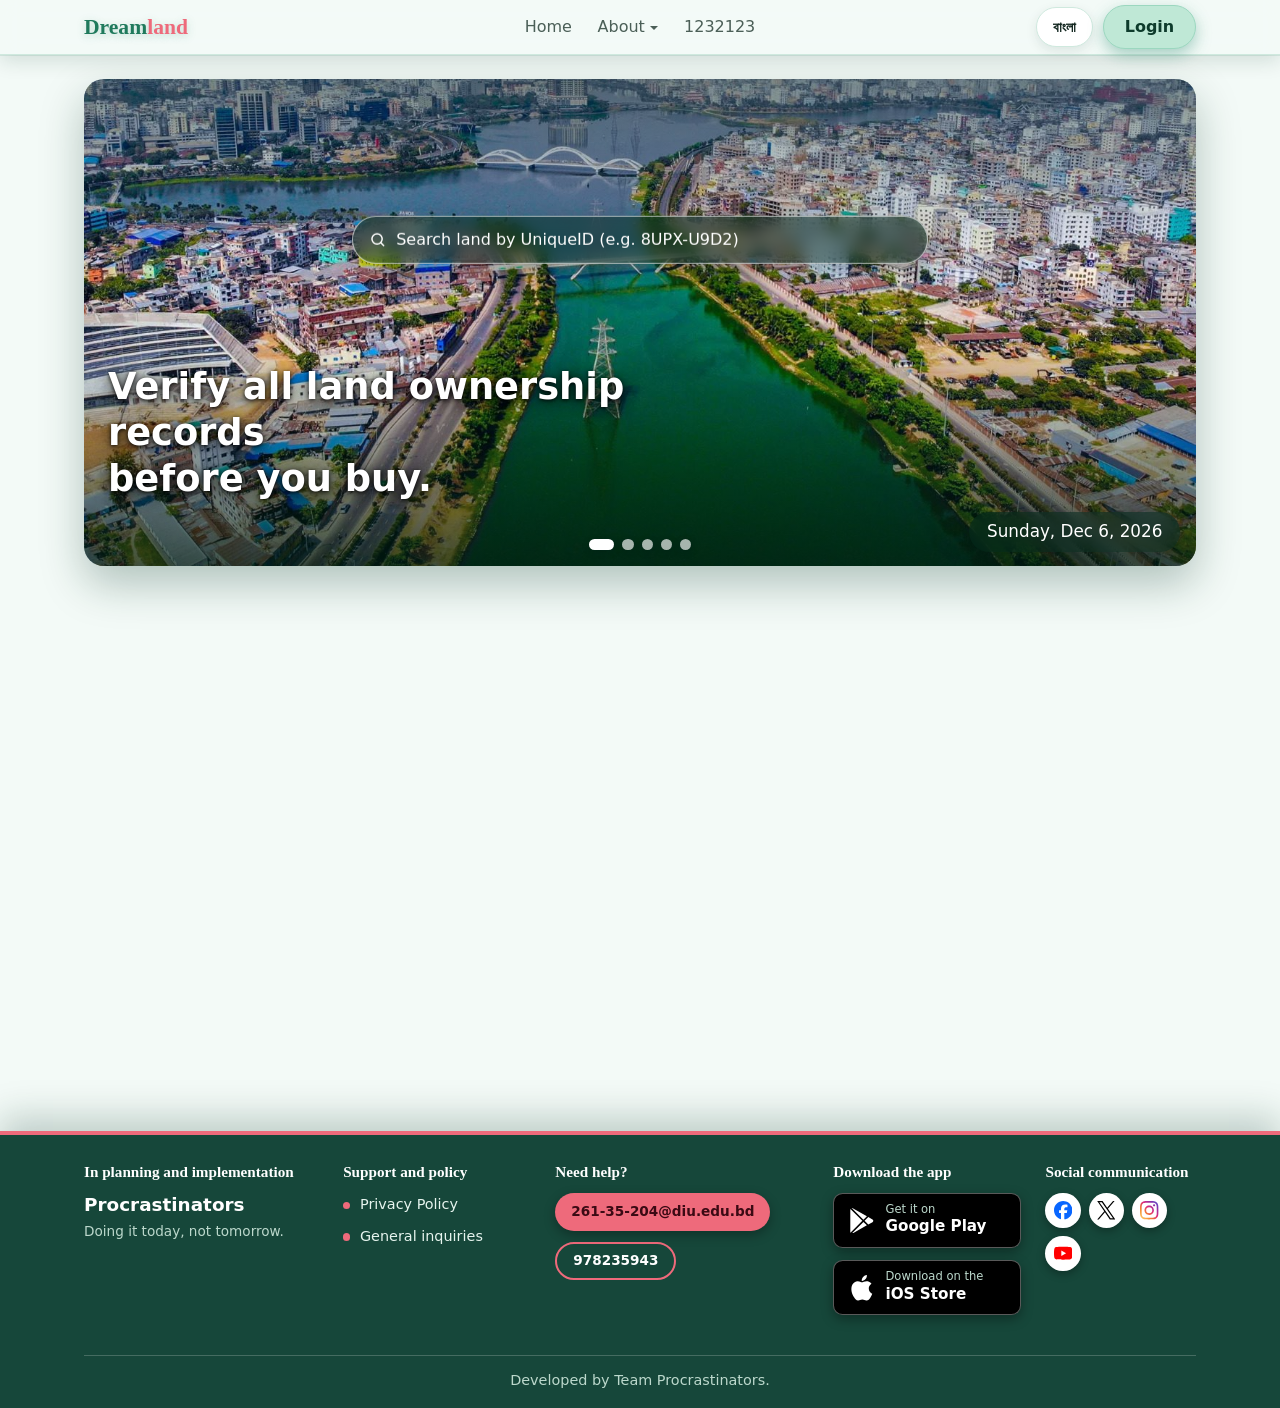
==== commit 7d4164a1: "d1" ====
--- a/index.html
+++ b/index.html
@@ -12,17 +12,22 @@
 <header>
   <div class="wrap bar">
     <a class="logo" href="index.html">Dream<span>land</span></a>
-    <nav class="links" aria-label="Main"><a href="index.html">Home</a>
-      <span class="has-dd"><a href="about.html" aria-haspopup="true">About</a>
+    <nav class="links" aria-label="Main">
+      <a href="index.html" data-i18n="home">Home</a>
+      <span class="has-dd"><a href="about.html" aria-haspopup="true" data-i18n="about">About</a>
         <div class="menu">
-          <a href="about.html#objective">Objective</a>
-          <a href="about.html#how-to-use">How to use the website</a>
-          <a href="about.html#benefits">Benefits of the website</a>
-          <a href="about.html#laws">Laws and regulations</a>
-          <a href="about.html#fees">Land service fee</a>
+          <a href="about.html#objective" data-i18n="objective">Objective</a>
+          <a href="about.html#how-to-use" data-i18n="howToUse">How to use the website</a>
+          <a href="about.html#benefits" data-i18n="benefits">Benefits of the website</a>
+          <a href="about.html#laws" data-i18n="laws">Laws and regulations</a>
+          <a href="about.html#fees" data-i18n="fees">Land service fee</a>
         </div></span>
-      <a href="tel:1232123">1232123</a></nav>
-    <button class="login" type="button" id="loginBtn">Login</button>
+      <a href="tel:1232123">1232123</a>
+    </nav>
+    <div class="header-actions">
+      <button class="lang-btn" type="button" id="langBtn">বাংলা</button>
+      <button class="login" type="button" id="loginBtn" data-i18n="login">Login</button>
+    </div>
   </div>
 </header>
 <div class="progress" id="progress"></div>
@@ -32,23 +37,23 @@
   <div class="spot" id="spot" role="region" aria-roledescription="carousel" aria-label="Spotlight">
     <div class="slide on">
       <img src="images/dhaka-river.jpg" alt="Dhaka River" width="1600" height="700">
-      <div class="slide-caption">Verify all land ownership records<br>before you buy.</div>
+      <div class="slide-caption" data-i18n="slide1">Verify all land ownership records<br>before you buy.</div>
     </div>
     <div class="slide">
       <img src="images/dhaka-sunset.jpg" alt="Dhaka Sunset" width="1600" height="700">
-      <div class="slide-caption">Know your exact land boundaries<br>and stay secure.</div>
+      <div class="slide-caption" data-i18n="slide2">Know your exact land boundaries<br>and stay secure.</div>
     </div>
     <div class="slide">
       <img src="images/lilies-sunset.jpg" alt="Lilies Sunset" width="1600" height="700">
-      <div class="slide-caption">Check active court cases instantly<br>to avoid risks.</div>
+      <div class="slide-caption" data-i18n="slide3">Check active court cases instantly<br>to avoid risks.</div>
     </div>
     <div class="slide">
       <img src="images/martyrs-memorial.jpg" alt="Martyrs Memorial" width="1600" height="700">
-      <div class="slide-caption">Access official land tax details<br>and payments.</div>
+      <div class="slide-caption" data-i18n="slide4">Access official land tax details<br>and payments.</div>
     </div>
     <div class="slide">
       <img src="images/river-boats.jpg" alt="River Boats" width="1600" height="700">
-      <div class="slide-caption">Secure property investments today<br>with UniqueIDs.</div>
+      <div class="slide-caption" data-i18n="slide5">Secure property investments today<br>with UniqueIDs.</div>
     </div>
     
     <div class="sbar" role="search"><svg viewBox="0 0 24 24" fill="none" stroke="currentColor" stroke-width="2" stroke-linecap="round" aria-hidden="true"><circle cx="11" cy="11" r="7"/><path d="M20 20l-4-4"/></svg><input type="search" aria-label="Search" placeholder="Search land by UniqueID" autocomplete="off" maxlength="12"></div>
@@ -58,14 +63,14 @@
     </div>
   </div>
 
-  <!-- Features -->
+  <!-- Features Section -->
   <section id="projects" class="reveal">
     <div class="head">
-      <h2 class="t">Features</h2>
+      <h2 class="t" data-i18n="featuresTitle">Features</h2>
       <div class="chips" id="chips"></div>
     </div>
     <div class="grid" id="grid"></div>
-    <p class="empty" id="empty" hidden>No features in this group yet. Choose All to see every feature.</p>
+    <p class="empty" id="empty" hidden data-i18n="emptyGroup">No features in this group yet. Choose All to see every feature.</p>
   </section>
 
 </main>
@@ -74,30 +79,30 @@
   <div class="wrap">
     <div class="ft">
       <div>
-        <h4>In planning and implementation</h4>
+        <h4 data-i18n="footerPlan">In planning and implementation</h4>
         <div class="emb">
-          <div><b>Procrastinators</b><p>Doing it today, not tomorrow.</p></div>
+          <div><b data-i18n="footerTeam">Procrastinators</b><p data-i18n="footerDesc">Doing it today, not tomorrow.</p></div>
         </div>
       </div>
       <div>
-        <h4>Support and policy</h4>
+        <h4 data-i18n="footerSupport">Support and policy</h4>
         <ul>
-          <li><a href="#">Privacy Policy</a></li>
-          <li><a href="#">General inquiries</a></li>
+          <li><a href="#" data-i18n="footerPrivacy">Privacy Policy</a></li>
+          <li><a href="#" data-i18n="footerInquiries">General inquiries</a></li>
         </ul>
       </div>
       <div class="help">
-        <h4>Need help?</h4>
+        <h4 data-i18n="footerHelp">Need help?</h4>
         <a class="hb" href="https://mail.google.com/mail/?view=cm&amp;fs=1&amp;to=261-35-204@diu.edu.bd" target="_blank" rel="noopener noreferrer">261-35-204@diu.edu.bd</a>
         <a class="hn" href="tel:978235943">978235943</a>
       </div>
       <div>
-        <h4>Download the app</h4>
+        <h4 data-i18n="footerApp">Download the app</h4>
         <a class="store" href="#"><svg class="bi bi-light" viewBox="0 0 24 24" aria-hidden="true"><path d="M22.018 13.298l-3.919 2.218-3.515-3.493 3.543-3.521 3.891 2.202a1.49 1.49 0 0 1 0 2.594zM1.337.924a1.486 1.486 0 0 0-.112.568v21.017c0 .217.045.419.124.6l11.155-11.087L1.337.924zm12.207 10.065l3.258-3.238L3.45.195a1.466 1.466 0 0 0-.946-.179l11.04 10.973zm0 2.067l-11 10.933c.298.036.612-.016.906-.183l13.324-7.54-3.23-3.21z"/></svg><span><small>Get it on</small><b>Google Play</b></span></a>
         <a class="store" href="#"><svg class="bi bi-light" viewBox="0 0 24 24" aria-hidden="true"><path d="M12.152 6.896c-.948 0-2.415-1.078-3.96-1.04-2.04.027-3.91 1.183-4.961 3.014-2.117 3.675-.546 9.103 1.519 12.09 1.013 1.454 2.208 3.09 3.792 3.039 1.52-.065 2.09-.987 3.935-.987 1.831 0 2.35.987 3.96.948 1.637-.026 2.676-1.48 3.676-2.948 1.156-1.688 1.636-3.325 1.662-3.415-.039-.013-3.182-1.221-3.22-4.857-.026-3.04 2.48-4.494 2.597-4.559-1.429-2.09-3.623-2.324-4.39-2.376-2-.156-3.675 1.09-4.61 1.09zM15.53 3.83c.843-1.012 1.4-2.427 1.245-3.83-1.207.052-2.662.805-3.532 1.818-.78.896-1.454 2.338-1.273 3.714 1.338.104 2.715-.688 3.559-1.701"/></svg><span><small>Download on the</small><b>iOS Store</b></span></a>
         </div>
       <div>
-        <h4>Social <br>communication</h4>
+        <h4 data-i18n="footerSocial">Social <br>communication</h4>
         <div class="soc">
           <a href="#" aria-label="Facebook"><svg class="bi bi-fb" viewBox="0 0 24 24" aria-hidden="true"><path d="M9.101 23.691v-7.98H6.627v-3.667h2.474v-1.58c0-4.085 1.848-5.978 5.858-5.978.401 0 .955.042 1.468.103a8.68 8.68 0 0 1 1.141.195v3.325a8.623 8.623 0 0 0-.653-.036 26.805 26.805 0 0 0-.733-.009c-.707 0-1.259.096-1.675.309a1.686 1.686 0 0 0-.679.622c-.258.42-.374.995-.374 1.752v1.297h3.919l-.386 2.103-.287 1.564h-3.246v8.245C19.396 23.238 24 18.179 24 12.044c0-6.627-5.373-12-12-12s-12 5.373-12 12c0 5.628 3.874 10.35 9.101 11.647Z"/></svg></a>
           <a href="#" aria-label="X"><svg class="bi bi-x" viewBox="0 0 24 24" aria-hidden="true"><path d="M14.234 10.162 22.977 0h-2.072l-7.591 8.824L7.251 0H.258l9.168 13.343L.258 24H2.33l8.016-9.318L16.749 24h6.993zm-2.837 3.299-.929-1.329L3.076 1.56h3.182l5.965 8.532.929 1.329 7.754 11.09h-3.182z"/></svg></a>
@@ -106,7 +111,7 @@
         </div>
       </div>
     </div>
-    <div class="copy">Developed by Team Procrastinators.</div>
+    <div class="copy" data-i18n="footerCopy">Developed by Team Procrastinators.</div>
   </div>
 </footer>
 
@@ -145,8 +150,7 @@
   </div>
 </div>
 <script src="site.js"></script>
-<script src="script.js"></script>
 <script src="geoid.js"></script>
 <script src="land.js"></script>
 </body>
-</html>
+</html>
--- a/styles.css
+++ b/styles.css
@@ -156,6 +156,36 @@
   box-shadow: 0 10px 24px rgba(46, 140, 110, .5);
 }
 
+/* Header Right Action Group (Language Switcher + Login) */
+.header-actions {
+  grid-column: 3;
+  justify-self: end;
+  display: flex;
+  align-items: center;
+  gap: .6rem;
+}
+
+/* Language Switcher Button */
+.lang-btn {
+  all: unset;
+  cursor: pointer;
+  background: var(--card);
+  color: var(--ink);
+  border: 1px solid var(--line);
+  font-weight: 600;
+  font-size: .9rem;
+  padding: .45rem 1rem;
+  border-radius: 999px;
+  box-shadow: 0 4px 12px rgba(0, 50, 35, .1);
+  transition: transform .2s, box-shadow .2s, border-color .2s;
+}
+
+.lang-btn:hover {
+  transform: translateY(-2px);
+  border-color: var(--sky);
+  box-shadow: 0 6px 14px rgba(0, 50, 35, .18);
+}
+
 
 /* ==========================================================================
    3. SPOTLIGHT (Carousel, Slide Captions, Search Bar, Date)
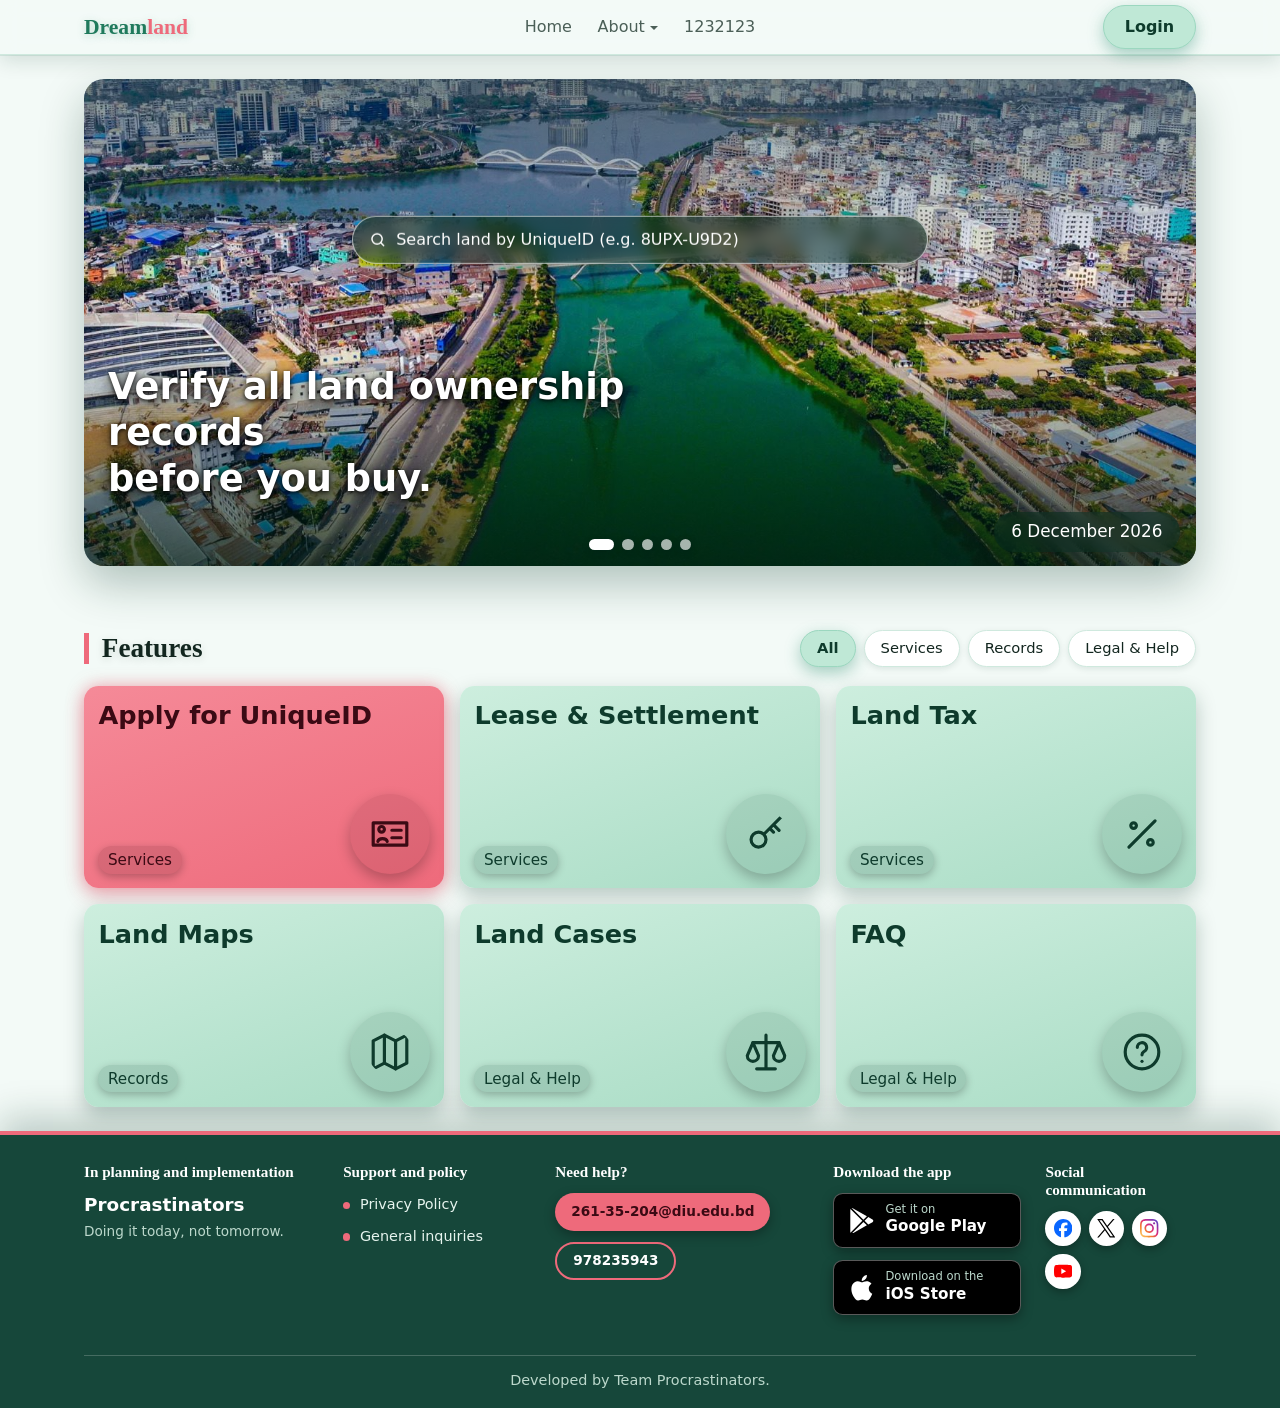
==== commit 837761c9: "Revert "d1" This reverts commit 7d4164a12833305a5bd7b89f21a1e138a06bc63f." ====
--- a/index.html
+++ b/index.html
@@ -12,22 +12,17 @@
 <header>
   <div class="wrap bar">
     <a class="logo" href="index.html">Dream<span>land</span></a>
-    <nav class="links" aria-label="Main">
-      <a href="index.html" data-i18n="home">Home</a>
-      <span class="has-dd"><a href="about.html" aria-haspopup="true" data-i18n="about">About</a>
+    <nav class="links" aria-label="Main"><a href="index.html">Home</a>
+      <span class="has-dd"><a href="about.html" aria-haspopup="true">About</a>
         <div class="menu">
-          <a href="about.html#objective" data-i18n="objective">Objective</a>
-          <a href="about.html#how-to-use" data-i18n="howToUse">How to use the website</a>
-          <a href="about.html#benefits" data-i18n="benefits">Benefits of the website</a>
-          <a href="about.html#laws" data-i18n="laws">Laws and regulations</a>
-          <a href="about.html#fees" data-i18n="fees">Land service fee</a>
+          <a href="about.html#objective">Objective</a>
+          <a href="about.html#how-to-use">How to use the website</a>
+          <a href="about.html#benefits">Benefits of the website</a>
+          <a href="about.html#laws">Laws and regulations</a>
+          <a href="about.html#fees">Land service fee</a>
         </div></span>
-      <a href="tel:1232123">1232123</a>
-    </nav>
-    <div class="header-actions">
-      <button class="lang-btn" type="button" id="langBtn">বাংলা</button>
-      <button class="login" type="button" id="loginBtn" data-i18n="login">Login</button>
-    </div>
+      <a href="tel:1232123">1232123</a></nav>
+    <button class="login" type="button" id="loginBtn">Login</button>
   </div>
 </header>
 <div class="progress" id="progress"></div>
@@ -37,23 +32,23 @@
   <div class="spot" id="spot" role="region" aria-roledescription="carousel" aria-label="Spotlight">
     <div class="slide on">
       <img src="images/dhaka-river.jpg" alt="Dhaka River" width="1600" height="700">
-      <div class="slide-caption" data-i18n="slide1">Verify all land ownership records<br>before you buy.</div>
+      <div class="slide-caption">Verify all land ownership records<br>before you buy.</div>
     </div>
     <div class="slide">
       <img src="images/dhaka-sunset.jpg" alt="Dhaka Sunset" width="1600" height="700">
-      <div class="slide-caption" data-i18n="slide2">Know your exact land boundaries<br>and stay secure.</div>
+      <div class="slide-caption">Know your exact land boundaries<br>and stay secure.</div>
     </div>
     <div class="slide">
       <img src="images/lilies-sunset.jpg" alt="Lilies Sunset" width="1600" height="700">
-      <div class="slide-caption" data-i18n="slide3">Check active court cases instantly<br>to avoid risks.</div>
+      <div class="slide-caption">Check active court cases instantly<br>to avoid risks.</div>
     </div>
     <div class="slide">
       <img src="images/martyrs-memorial.jpg" alt="Martyrs Memorial" width="1600" height="700">
-      <div class="slide-caption" data-i18n="slide4">Access official land tax details<br>and payments.</div>
+      <div class="slide-caption">Access official land tax details<br>and payments.</div>
     </div>
     <div class="slide">
       <img src="images/river-boats.jpg" alt="River Boats" width="1600" height="700">
-      <div class="slide-caption" data-i18n="slide5">Secure property investments today<br>with UniqueIDs.</div>
+      <div class="slide-caption">Secure property investments today<br>with UniqueIDs.</div>
     </div>
     
     <div class="sbar" role="search"><svg viewBox="0 0 24 24" fill="none" stroke="currentColor" stroke-width="2" stroke-linecap="round" aria-hidden="true"><circle cx="11" cy="11" r="7"/><path d="M20 20l-4-4"/></svg><input type="search" aria-label="Search" placeholder="Search land by UniqueID" autocomplete="off" maxlength="12"></div>
@@ -63,14 +58,14 @@
     </div>
   </div>
 
-  <!-- Features Section -->
+  <!-- Features -->
   <section id="projects" class="reveal">
     <div class="head">
-      <h2 class="t" data-i18n="featuresTitle">Features</h2>
+      <h2 class="t">Features</h2>
       <div class="chips" id="chips"></div>
     </div>
     <div class="grid" id="grid"></div>
-    <p class="empty" id="empty" hidden data-i18n="emptyGroup">No features in this group yet. Choose All to see every feature.</p>
+    <p class="empty" id="empty" hidden>No features in this group yet. Choose All to see every feature.</p>
   </section>
 
 </main>
@@ -79,30 +74,30 @@
   <div class="wrap">
     <div class="ft">
       <div>
-        <h4 data-i18n="footerPlan">In planning and implementation</h4>
+        <h4>In planning and implementation</h4>
         <div class="emb">
-          <div><b data-i18n="footerTeam">Procrastinators</b><p data-i18n="footerDesc">Doing it today, not tomorrow.</p></div>
+          <div><b>Procrastinators</b><p>Doing it today, not tomorrow.</p></div>
         </div>
       </div>
       <div>
-        <h4 data-i18n="footerSupport">Support and policy</h4>
+        <h4>Support and policy</h4>
         <ul>
-          <li><a href="#" data-i18n="footerPrivacy">Privacy Policy</a></li>
-          <li><a href="#" data-i18n="footerInquiries">General inquiries</a></li>
+          <li><a href="#">Privacy Policy</a></li>
+          <li><a href="#">General inquiries</a></li>
         </ul>
       </div>
       <div class="help">
-        <h4 data-i18n="footerHelp">Need help?</h4>
+        <h4>Need help?</h4>
         <a class="hb" href="https://mail.google.com/mail/?view=cm&amp;fs=1&amp;to=261-35-204@diu.edu.bd" target="_blank" rel="noopener noreferrer">261-35-204@diu.edu.bd</a>
         <a class="hn" href="tel:978235943">978235943</a>
       </div>
       <div>
-        <h4 data-i18n="footerApp">Download the app</h4>
+        <h4>Download the app</h4>
         <a class="store" href="#"><svg class="bi bi-light" viewBox="0 0 24 24" aria-hidden="true"><path d="M22.018 13.298l-3.919 2.218-3.515-3.493 3.543-3.521 3.891 2.202a1.49 1.49 0 0 1 0 2.594zM1.337.924a1.486 1.486 0 0 0-.112.568v21.017c0 .217.045.419.124.6l11.155-11.087L1.337.924zm12.207 10.065l3.258-3.238L3.45.195a1.466 1.466 0 0 0-.946-.179l11.04 10.973zm0 2.067l-11 10.933c.298.036.612-.016.906-.183l13.324-7.54-3.23-3.21z"/></svg><span><small>Get it on</small><b>Google Play</b></span></a>
         <a class="store" href="#"><svg class="bi bi-light" viewBox="0 0 24 24" aria-hidden="true"><path d="M12.152 6.896c-.948 0-2.415-1.078-3.96-1.04-2.04.027-3.91 1.183-4.961 3.014-2.117 3.675-.546 9.103 1.519 12.09 1.013 1.454 2.208 3.09 3.792 3.039 1.52-.065 2.09-.987 3.935-.987 1.831 0 2.35.987 3.96.948 1.637-.026 2.676-1.48 3.676-2.948 1.156-1.688 1.636-3.325 1.662-3.415-.039-.013-3.182-1.221-3.22-4.857-.026-3.04 2.48-4.494 2.597-4.559-1.429-2.09-3.623-2.324-4.39-2.376-2-.156-3.675 1.09-4.61 1.09zM15.53 3.83c.843-1.012 1.4-2.427 1.245-3.83-1.207.052-2.662.805-3.532 1.818-.78.896-1.454 2.338-1.273 3.714 1.338.104 2.715-.688 3.559-1.701"/></svg><span><small>Download on the</small><b>iOS Store</b></span></a>
         </div>
       <div>
-        <h4 data-i18n="footerSocial">Social <br>communication</h4>
+        <h4>Social <br>communication</h4>
         <div class="soc">
           <a href="#" aria-label="Facebook"><svg class="bi bi-fb" viewBox="0 0 24 24" aria-hidden="true"><path d="M9.101 23.691v-7.98H6.627v-3.667h2.474v-1.58c0-4.085 1.848-5.978 5.858-5.978.401 0 .955.042 1.468.103a8.68 8.68 0 0 1 1.141.195v3.325a8.623 8.623 0 0 0-.653-.036 26.805 26.805 0 0 0-.733-.009c-.707 0-1.259.096-1.675.309a1.686 1.686 0 0 0-.679.622c-.258.42-.374.995-.374 1.752v1.297h3.919l-.386 2.103-.287 1.564h-3.246v8.245C19.396 23.238 24 18.179 24 12.044c0-6.627-5.373-12-12-12s-12 5.373-12 12c0 5.628 3.874 10.35 9.101 11.647Z"/></svg></a>
           <a href="#" aria-label="X"><svg class="bi bi-x" viewBox="0 0 24 24" aria-hidden="true"><path d="M14.234 10.162 22.977 0h-2.072l-7.591 8.824L7.251 0H.258l9.168 13.343L.258 24H2.33l8.016-9.318L16.749 24h6.993zm-2.837 3.299-.929-1.329L3.076 1.56h3.182l5.965 8.532.929 1.329 7.754 11.09h-3.182z"/></svg></a>
@@ -111,7 +106,7 @@
         </div>
       </div>
     </div>
-    <div class="copy" data-i18n="footerCopy">Developed by Team Procrastinators.</div>
+    <div class="copy">Developed by Team Procrastinators.</div>
   </div>
 </footer>
 
@@ -150,7 +145,8 @@
   </div>
 </div>
 <script src="site.js"></script>
+<script src="script.js"></script>
 <script src="geoid.js"></script>
 <script src="land.js"></script>
 </body>
-</html>+</html>
--- a/styles.css
+++ b/styles.css
@@ -156,36 +156,6 @@
   box-shadow: 0 10px 24px rgba(46, 140, 110, .5);
 }
 
-/* Header Right Action Group (Language Switcher + Login) */
-.header-actions {
-  grid-column: 3;
-  justify-self: end;
-  display: flex;
-  align-items: center;
-  gap: .6rem;
-}
-
-/* Language Switcher Button */
-.lang-btn {
-  all: unset;
-  cursor: pointer;
-  background: var(--card);
-  color: var(--ink);
-  border: 1px solid var(--line);
-  font-weight: 600;
-  font-size: .9rem;
-  padding: .45rem 1rem;
-  border-radius: 999px;
-  box-shadow: 0 4px 12px rgba(0, 50, 35, .1);
-  transition: transform .2s, box-shadow .2s, border-color .2s;
-}
-
-.lang-btn:hover {
-  transform: translateY(-2px);
-  border-color: var(--sky);
-  box-shadow: 0 6px 14px rgba(0, 50, 35, .18);
-}
-
 
 /* ==========================================================================
    3. SPOTLIGHT (Carousel, Slide Captions, Search Bar, Date)
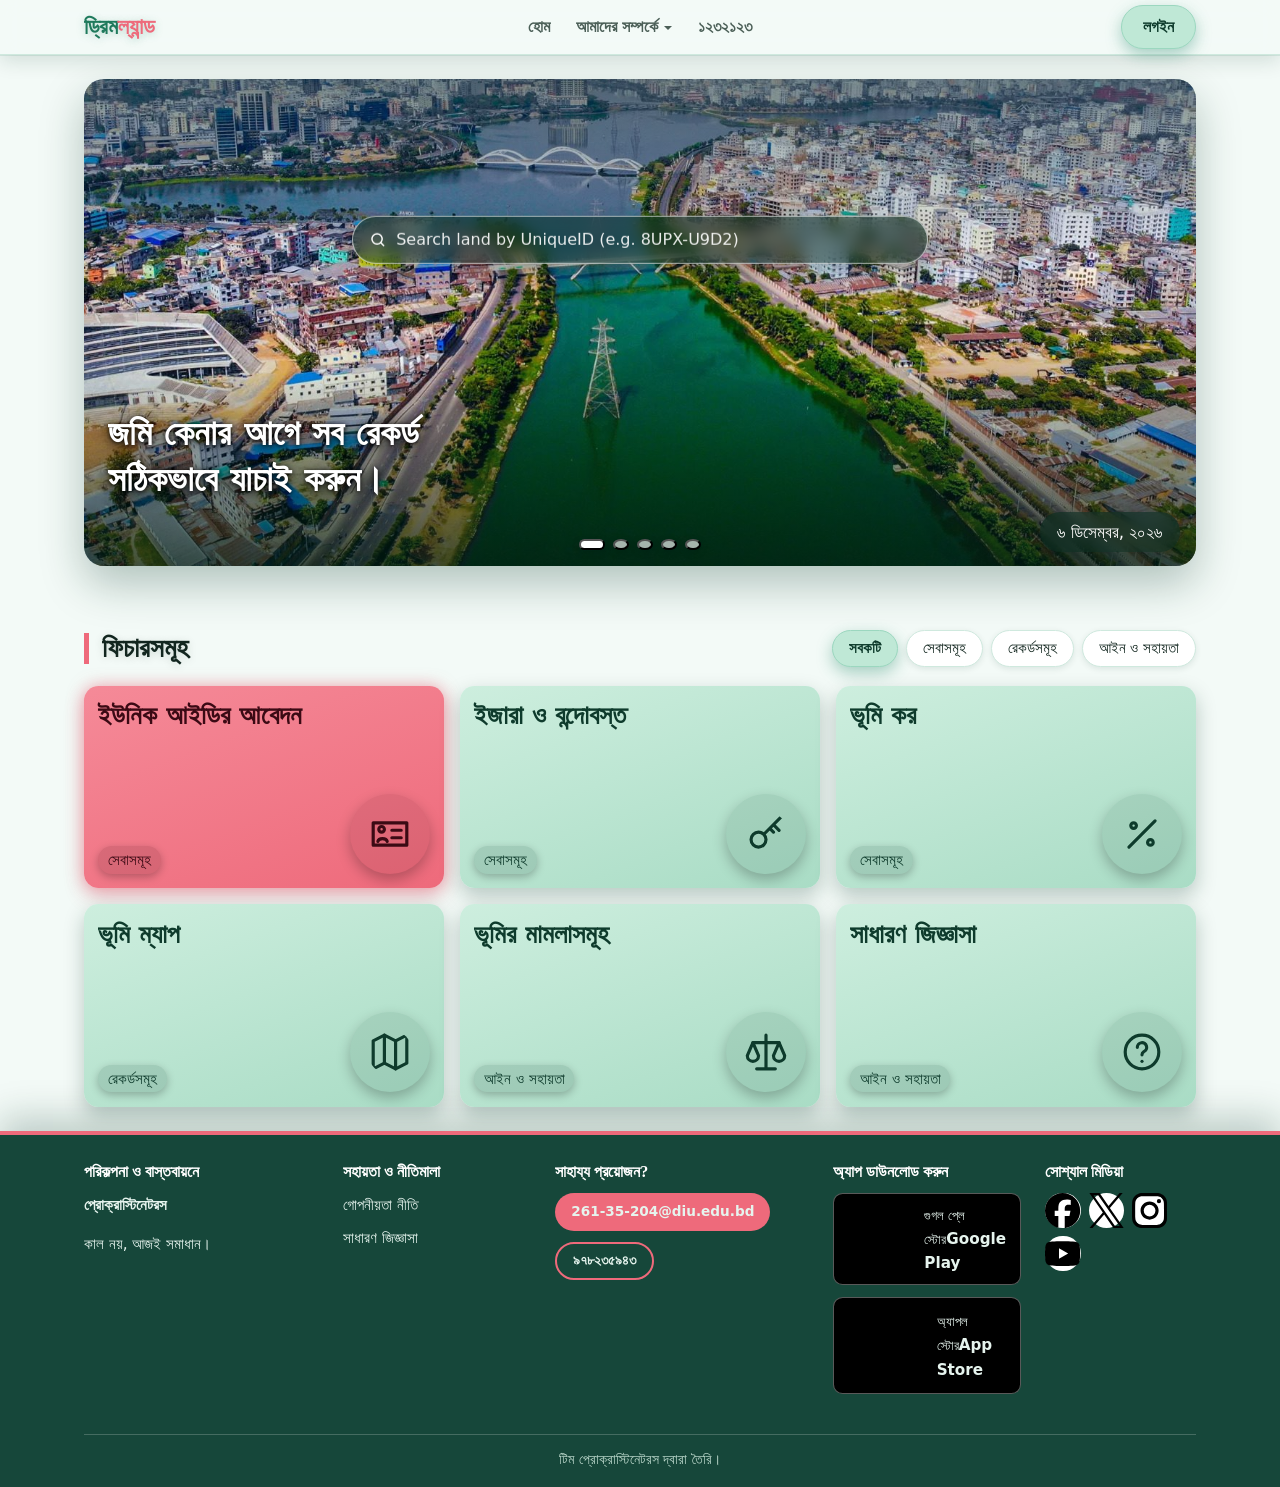
==== commit 44568e93: "bangla" ====
--- a/index.html
+++ b/index.html
@@ -1,57 +1,57 @@
 <!DOCTYPE html>
-<html lang="en">
+<html lang="bn">
 <head>
 <meta charset="utf-8">
 <meta name="viewport" content="width=device-width, initial-scale=1, viewport-fit=cover">
-<meta name="description" content="Dreamland: verify land records before you buy.">
+<meta name="description" content="ড্রিমল্যান্ড: জমি কেনার আগে তথ্য যাচাই করুন।">
 <meta name="color-scheme" content="light">
-<title>Verify land before you buy – Dreamland</title>
+<title>জমি কেনার আগে যাচাই করুন – ড্রিমল্যান্ড</title>
 <link rel="stylesheet" href="styles.css">
 </head>
 <body data-page="home">
 <header>
   <div class="wrap bar">
-    <a class="logo" href="index.html">Dream<span>land</span></a>
-    <nav class="links" aria-label="Main"><a href="index.html">Home</a>
-      <span class="has-dd"><a href="about.html" aria-haspopup="true">About</a>
+    <a class="logo" href="index.html">ড্রিম<span>ল্যান্ড</span></a>
+    <nav class="links" aria-label="প্রধান নেভিগেশন"><a href="index.html">হোম</a>
+      <span class="has-dd"><a href="about.html" aria-haspopup="true">আমাদের সম্পর্কে</a>
         <div class="menu">
-          <a href="about.html#objective">Objective</a>
-          <a href="about.html#how-to-use">How to use the website</a>
-          <a href="about.html#benefits">Benefits of the website</a>
-          <a href="about.html#laws">Laws and regulations</a>
-          <a href="about.html#fees">Land service fee</a>
+          <a href="about.html#objective">উদ্দেশ্য</a>
+          <a href="about.html#how-to-use">ওয়েবসাইট ব্যবহারের নিয়ম</a>
+          <a href="about.html#benefits">ওয়েবসাইটের সুবিধাসমূহ</a>
+          <a href="about.html#laws">আইন ও বিধিমালা</a>
+          <a href="about.html#fees">ভূমি সেবার ফি</a>
         </div></span>
-      <a href="tel:1232123">1232123</a></nav>
-    <button class="login" type="button" id="loginBtn">Login</button>
+      <a href="tel:1232123">১২৩২১২৩</a></nav>
+    <button class="login" type="button" id="loginBtn">লগইন</button>
   </div>
 </header>
 <div class="progress" id="progress"></div>
 
 <main class="wrap" id="top">
   <!-- Spotlight carousel -->
-  <div class="spot" id="spot" role="region" aria-roledescription="carousel" aria-label="Spotlight">
+  <div class="spot" id="spot" role="region" aria-roledescription="ক্যারোসেল" aria-label="স্পটলাইট">
     <div class="slide on">
-      <img src="images/dhaka-river.jpg" alt="Dhaka River" width="1600" height="700">
-      <div class="slide-caption">Verify all land ownership records<br>before you buy.</div>
+      <img src="images/dhaka-river.jpg" alt="ঢাকার নদী" width="1600" height="700">
+      <div class="slide-caption">জমি কেনার আগে সব রেকর্ড<br>সঠিকভাবে যাচাই করুন।</div>
     </div>
     <div class="slide">
-      <img src="images/dhaka-sunset.jpg" alt="Dhaka Sunset" width="1600" height="700">
-      <div class="slide-caption">Know your exact land boundaries<br>and stay secure.</div>
+      <img src="images/dhaka-sunset.jpg" alt="ঢাকার সূর্যাস্ত" width="1600" height="700">
+      <div class="slide-caption">জমির সঠিক সীমানা জানুন<br>এবং নিরাপদ থাকুন।</div>
     </div>
     <div class="slide">
-      <img src="images/lilies-sunset.jpg" alt="Lilies Sunset" width="1600" height="700">
-      <div class="slide-caption">Check active court cases instantly<br>to avoid risks.</div>
+      <img src="images/lilies-sunset.jpg" alt="শাপলা ও সূর্যাস্ত" width="1600" height="700">
+      <div class="slide-caption">ঝুঁকি এড়াতে আদালতের<br>মামলার তথ্য যাচাই করুন।</div>
     </div>
     <div class="slide">
-      <img src="images/martyrs-memorial.jpg" alt="Martyrs Memorial" width="1600" height="700">
-      <div class="slide-caption">Access official land tax details<br>and payments.</div>
+      <img src="images/martyrs-memorial.jpg" alt="জাতীয় স্মৃতিসৌধ" width="1600" height="700">
+      <div class="slide-caption">সরকারি ভূমি উন্নয়ন করের<br>বিবরণ সহজে দেখুন।</div>
     </div>
     <div class="slide">
-      <img src="images/river-boats.jpg" alt="River Boats" width="1600" height="700">
-      <div class="slide-caption">Secure property investments today<br>with UniqueIDs.</div>
+      <img src="images/river-boats.jpg" alt="নৌকা" width="1600" height="700">
+      <div class="slide-caption">ইউনিক আইডির মাধ্যমে আপনার<br>সম্পত্তি সুরক্ষিত রাখুন।</div>
     </div>
     
-    <div class="sbar" role="search"><svg viewBox="0 0 24 24" fill="none" stroke="currentColor" stroke-width="2" stroke-linecap="round" aria-hidden="true"><circle cx="11" cy="11" r="7"/><path d="M20 20l-4-4"/></svg><input type="search" aria-label="Search" placeholder="Search land by UniqueID" autocomplete="off" maxlength="12"></div>
+    <div class="sbar" role="search"><svg viewBox="0 0 24 24" fill="none" stroke="currentColor" stroke-width="2" stroke-linecap="round" aria-hidden="true"><circle cx="11" cy="11" r="7"/><path d="M20 20l-4-4"/></svg><input type="search" aria-label="অনুসন্ধান" placeholder="ইউনিক আইডি দিয়ে জমি খুঁজুন" autocomplete="off" maxlength="12"></div>
     <time class="date" id="today"></time>
     <div class="ctrl">
       <div class="dots" id="dots"></div>
@@ -61,11 +61,11 @@
   <!-- Features -->
   <section id="projects" class="reveal">
     <div class="head">
-      <h2 class="t">Features</h2>
+      <h2 class="t">ফিচারসমূহ</h2>
       <div class="chips" id="chips"></div>
     </div>
     <div class="grid" id="grid"></div>
-    <p class="empty" id="empty" hidden>No features in this group yet. Choose All to see every feature.</p>
+    <p class="empty" id="empty" hidden>এই ক্যাটাগরিতে কোনো ফিচার নেই। সবগুলো দেখতে 'সব' নির্বাচন করুন।</p>
   </section>
 
 </main>
@@ -74,30 +74,30 @@
   <div class="wrap">
     <div class="ft">
       <div>
-        <h4>In planning and implementation</h4>
+        <h4>পরিকল্পনা ও বাস্তবায়নে</h4>
         <div class="emb">
-          <div><b>Procrastinators</b><p>Doing it today, not tomorrow.</p></div>
+          <div><b>প্রোক্রাস্টিনেটরস</b><p>কাল নয়, আজই সমাধান।</p></div>
         </div>
       </div>
       <div>
-        <h4>Support and policy</h4>
+        <h4>সহায়তা ও নীতিমালা</h4>
         <ul>
-          <li><a href="#">Privacy Policy</a></li>
-          <li><a href="#">General inquiries</a></li>
+          <li><a href="#">গোপনীয়তা নীতি</a></li>
+          <li><a href="#">সাধারণ জিজ্ঞাসা</a></li>
         </ul>
       </div>
       <div class="help">
-        <h4>Need help?</h4>
+        <h4>সাহায্য প্রয়োজন?</h4>
         <a class="hb" href="https://mail.google.com/mail/?view=cm&amp;fs=1&amp;to=261-35-204@diu.edu.bd" target="_blank" rel="noopener noreferrer">261-35-204@diu.edu.bd</a>
-        <a class="hn" href="tel:978235943">978235943</a>
+        <a class="hn" href="tel:978235943">৯৭৮২৩৫৯৪৩</a>
       </div>
       <div>
-        <h4>Download the app</h4>
-        <a class="store" href="#"><svg class="bi bi-light" viewBox="0 0 24 24" aria-hidden="true"><path d="M22.018 13.298l-3.919 2.218-3.515-3.493 3.543-3.521 3.891 2.202a1.49 1.49 0 0 1 0 2.594zM1.337.924a1.486 1.486 0 0 0-.112.568v21.017c0 .217.045.419.124.6l11.155-11.087L1.337.924zm12.207 10.065l3.258-3.238L3.45.195a1.466 1.466 0 0 0-.946-.179l11.04 10.973zm0 2.067l-11 10.933c.298.036.612-.016.906-.183l13.324-7.54-3.23-3.21z"/></svg><span><small>Get it on</small><b>Google Play</b></span></a>
-        <a class="store" href="#"><svg class="bi bi-light" viewBox="0 0 24 24" aria-hidden="true"><path d="M12.152 6.896c-.948 0-2.415-1.078-3.96-1.04-2.04.027-3.91 1.183-4.961 3.014-2.117 3.675-.546 9.103 1.519 12.09 1.013 1.454 2.208 3.09 3.792 3.039 1.52-.065 2.09-.987 3.935-.987 1.831 0 2.35.987 3.96.948 1.637-.026 2.676-1.48 3.676-2.948 1.156-1.688 1.636-3.325 1.662-3.415-.039-.013-3.182-1.221-3.22-4.857-.026-3.04 2.48-4.494 2.597-4.559-1.429-2.09-3.623-2.324-4.39-2.376-2-.156-3.675 1.09-4.61 1.09zM15.53 3.83c.843-1.012 1.4-2.427 1.245-3.83-1.207.052-2.662.805-3.532 1.818-.78.896-1.454 2.338-1.273 3.714 1.338.104 2.715-.688 3.559-1.701"/></svg><span><small>Download on the</small><b>iOS Store</b></span></a>
+        <h4>অ্যাপ ডাউনলোড করুন</h4>
+        <a class="store" href="#"><svg class="bi bi-light" viewBox="0 0 24 24" aria-hidden="true"><path d="M22.018 13.298l-3.919 2.218-3.515-3.493 3.543-3.521 3.891 2.202a1.49 1.49 0 0 1 0 2.594zM1.337.924a1.486 1.486 0 0 0-.112.568v21.017c0 .217.045.419.124.6l11.155-11.087L1.337.924zm12.207 10.065l3.258-3.238L3.45.195a1.466 1.466 0 0 0-.946-.179l11.04 10.973zm0 2.067l-11 10.933c.298.036.612-.016.906-.183l13.324-7.54-3.23-3.21z"/></svg><span><small>গুগল প্লে স্টোর</small><b>Google Play</b></span></a>
+        <a class="store" href="#"><svg class="bi bi-light" viewBox="0 0 24 24" aria-hidden="true"><path d="M12.152 6.896c-.948 0-2.415-1.078-3.96-1.04-2.04.027-3.91 1.183-4.961 3.014-2.117 3.675-.546 9.103 1.519 12.09 1.013 1.454 2.208 3.09 3.792 3.039 1.52-.065 2.09-.987 3.935-.987 1.831 0 2.35.987 3.96.948 1.637-.026 2.676-1.48 3.676-2.948 1.156-1.688 1.636-3.325 1.662-3.415-.039-.013-3.182-1.221-3.22-4.857-.026-3.04 2.48-4.494 2.597-4.559-1.429-2.09-3.623-2.324-4.39-2.376-2-.156-3.675 1.09-4.61 1.09zM15.53 3.83c.843-1.012 1.4-2.427 1.245-3.83-1.207.052-2.662.805-3.532 1.818-.78.896-1.454 2.338-1.273 3.714 1.338.104 2.715-.688 3.559-1.701"/></svg><span><small>অ্যাপল স্টোর</small><b>App Store</b></span></a>
         </div>
       <div>
-        <h4>Social <br>communication</h4>
+        <h4>সোশ্যাল মিডিয়া</h4>
         <div class="soc">
           <a href="#" aria-label="Facebook"><svg class="bi bi-fb" viewBox="0 0 24 24" aria-hidden="true"><path d="M9.101 23.691v-7.98H6.627v-3.667h2.474v-1.58c0-4.085 1.848-5.978 5.858-5.978.401 0 .955.042 1.468.103a8.68 8.68 0 0 1 1.141.195v3.325a8.623 8.623 0 0 0-.653-.036 26.805 26.805 0 0 0-.733-.009c-.707 0-1.259.096-1.675.309a1.686 1.686 0 0 0-.679.622c-.258.42-.374.995-.374 1.752v1.297h3.919l-.386 2.103-.287 1.564h-3.246v8.245C19.396 23.238 24 18.179 24 12.044c0-6.627-5.373-12-12-12s-12 5.373-12 12c0 5.628 3.874 10.35 9.101 11.647Z"/></svg></a>
           <a href="#" aria-label="X"><svg class="bi bi-x" viewBox="0 0 24 24" aria-hidden="true"><path d="M14.234 10.162 22.977 0h-2.072l-7.591 8.824L7.251 0H.258l9.168 13.343L.258 24H2.33l8.016-9.318L16.749 24h6.993zm-2.837 3.299-.929-1.329L3.076 1.56h3.182l5.965 8.532.929 1.329 7.754 11.09h-3.182z"/></svg></a>
@@ -106,42 +106,42 @@
         </div>
       </div>
     </div>
-    <div class="copy">Developed by Team Procrastinators.</div>
+    <div class="copy">টিম প্রোক্রাস্টিনেটরস দ্বারা তৈরি।</div>
   </div>
 </footer>
 
 <div class="modal" id="loginModal" hidden>
   <div class="mbox" role="dialog" aria-modal="true" aria-labelledby="lt">
-    <button class="x" type="button" aria-label="Close" data-close>&times;</button>
-    <h3 id="lt">Login</h3>
+    <button class="x" type="button" aria-label="বন্ধ করুন" data-close>&times;</button>
+    <h3 id="lt">লগইন</h3>
     <form id="lf1" novalidate>
       <p class="ok" id="lmsg"></p>
-      <label>Email<input type="email" id="lemail" placeholder="you@example.com" autocomplete="email"></label>
-      <label>Password<input type="password" id="lpass" autocomplete="current-password"></label>
-      <p class="rt"><button type="button" class="lnk" data-go="forgot">Forgot password?</button></p>
-      <p class="err" id="lerr1"></p><button class="pbtn" type="submit">Login</button>
-      <p class="alt">Don&rsquo;t have an account? <button type="button" class="lnk" data-go="signup">Click here</button></p>
+      <label>ইমেইল<input type="email" id="lemail" placeholder="you@example.com" autocomplete="email"></label>
+      <label>পাসওয়ার্ড<input type="password" id="lpass" autocomplete="current-password"></label>
+      <p class="rt"><button type="button" class="lnk" data-go="forgot">পাসওয়ার্ড ভুলে গেছেন?</button></p>
+      <p class="err" id="lerr1"></p><button class="pbtn" type="submit">লগইন</button>
+      <p class="alt">একাউন্ট নেই? <button type="button" class="lnk" data-go="signup">নতুন একাউন্ট খুলুন</button></p>
     </form>
     <form id="lfS" hidden novalidate>
-      <label>Full name<input id="sname" autocomplete="name" maxlength="60"></label>
-      <label>Email<input type="email" id="semail" autocomplete="email"></label>
-      <label>Password (8+ characters)<input type="password" id="spass" autocomplete="new-password"></label>
-      <label>Confirm password<input type="password" id="spass2" autocomplete="new-password"></label>
-      <p class="err" id="lerrS"></p><button class="pbtn" type="submit">Create account</button>
-      <p class="alt">Already have an account? <button type="button" class="lnk" data-go="login">Login</button></p>
+      <label>পূর্ণ নাম<input id="sname" autocomplete="name" maxlength="60"></label>
+      <label>ইমেইল<input type="email" id="semail" autocomplete="email"></label>
+      <label>পাসওয়ার্ড (কমপক্ষে ৮ অক্ষর)<input type="password" id="spass" autocomplete="new-password"></label>
+      <label>পাসওয়ার্ড নিশ্চিত করুন<input type="password" id="spass2" autocomplete="new-password"></label>
+      <p class="err" id="lerrS"></p><button class="pbtn" type="submit">একাউন্ট তৈরি করুন</button>
+      <p class="alt">পূর্বেই একাউন্ট আছে? <button type="button" class="lnk" data-go="login">লগইন করুন</button></p>
     </form>
     <form id="lfF" hidden novalidate>
-      <p>Enter your account email and we will send you a reset code.</p>
-      <label>Email<input type="email" id="femail" autocomplete="email"></label>
+      <p>আপনার নিবন্ধিত ইমেইল লিখুন, আমরা রিসেট কোড পাঠাব।</p>
+      <label>ইমেইল<input type="email" id="femail" autocomplete="email"></label>
       <div id="frest" hidden>
         <p id="fhint"></p>
-        <label>Reset code<input id="fcode" inputmode="numeric" maxlength="6" autocomplete="one-time-code"></label>
-        <label>New password (8+ characters)<input type="password" id="fpass" autocomplete="new-password"></label>
+        <label>রিসেট কোড<input id="fcode" inputmode="numeric" maxlength="6" autocomplete="one-time-code"></label>
+        <label>নতুন পাসওয়ার্ড (কমপক্ষে ৮ অক্ষর)<input type="password" id="fpass" autocomplete="new-password"></label>
       </div>
-      <p class="err" id="lerrF"></p><button class="pbtn" type="submit" id="fbtn">Send reset code</button>
-      <p class="alt"><button type="button" class="lnk" data-go="login">Back to login</button></p>
+      <p class="err" id="lerrF"></p><button class="pbtn" type="submit" id="fbtn">কোড পাঠান</button>
+      <p class="alt"><button type="button" class="lnk" data-go="login">লগইনে ফিরে যান</button></p>
     </form>
-    <div id="lf3" hidden><p>Signed in as <b id="lwho"></b></p><button class="pbtn" id="llogout" type="button">Logout</button></div>
+    <div id="lf3" hidden><p>লগইন আছেন: <b id="lwho"></b></p><button class="pbtn" id="llogout" type="button">লগআউট</button></div>
   </div>
 </div>
 <script src="site.js"></script>
@@ -149,4 +149,4 @@
 <script src="geoid.js"></script>
 <script src="land.js"></script>
 </body>
-</html>
+</html>
--- a/styles.css
+++ b/styles.css
@@ -1,22 +1,5 @@
 /* ==========================================================================
-   Dreamland – styles.css
-   Sections:
-     1 Theme & base
-     2 Header
-     3 Spotlight (carousel, slide captions, search bar, date)
-     4 Features (chips & cards)
-     5 Footer
-     6 Scroll reveal
-     7 Responsive & reduced motion
-     8 Shadows & motion effects
-     9 Dropdowns & modals (login / search popups)
-    10 Forms & buttons
-    11 Inner pages & components
-    12 Leaflet map & legends
-   ========================================================================== */
-
-/* ==========================================================================
-   1. THEME & BASE
+   Dreamland – styles.css (Bangla Optimized)
    ========================================================================== */
 :root {
   --bg: #f3faf7;
@@ -51,7 +34,7 @@
   margin: 0;
   background: var(--bg);
   color: var(--ink);
-  font: 1rem/1.6 system-ui, -apple-system, "Segoe UI", Roboto, sans-serif;
+  font: 1rem/1.6 "SolaimanLipi", "Kalpurush", system-ui, -apple-system, "Segoe UI", Roboto, sans-serif;
 }
 
 body::before {
@@ -78,10 +61,6 @@
   padding: 0 1.25rem;
 }
 
-
-/* ==========================================================================
-   2. HEADER
-   ========================================================================== */
 header {
   position: sticky;
   top: env(safe-area-inset-top, 0px);
@@ -106,7 +85,7 @@
 }
 
 .logo {
-  font: 700 1.35rem Georgia, serif;
+  font: 700 1.4rem "Kalpurush", Georgia, serif;
   text-decoration: none;
   color: var(--sky);
   text-shadow: 0 2px 8px rgba(46, 140, 110, .28);
@@ -127,7 +106,7 @@
 .links a {
   color: var(--muted);
   text-decoration: none;
-  font-weight: 500;
+  font-weight: 600;
   transition: color .2s, text-shadow .2s;
 }
 
@@ -156,10 +135,6 @@
   box-shadow: 0 10px 24px rgba(46, 140, 110, .5);
 }
 
-
-/* ==========================================================================
-   3. SPOTLIGHT (Carousel, Slide Captions, Search Bar, Date)
-   ========================================================================== */
 .spot {
   position: relative;
   margin: 1.5rem 0;
@@ -205,7 +180,6 @@
   transform: none;
 }
 
-/* Slide Caption Overlay (Bottom-Left) */
 .slide-caption, .slide .cap {
   position: absolute;
   left: 1.5rem;
@@ -218,9 +192,9 @@
   border-radius: 0;
   padding: 0;
   color: #fff;
-  font-size: clamp(1.6rem, 3vw, 2.3rem);
+  font-size: clamp(1.5rem, 3vw, 2.2rem);
   font-weight: 700;
-  line-height: 1.25;
+  line-height: 1.3;
   text-shadow: 0 3px 16px rgba(0, 0, 0, 0.85), 0 1px 4px rgba(0, 0, 0, 0.9);
   opacity: 0;
   transform: translateY(10px);
@@ -236,62 +210,9 @@
   .slide-caption, .slide .cap {
     left: 1rem;
     bottom: 3.5rem;
-    font-size: clamp(1.2rem, 5vw, 1.6rem);
+    font-size: clamp(1.1rem, 4.5vw, 1.5rem);
     max-width: calc(100% - 2rem);
   }
-}
-
-.slide.on .slide-caption, .slide.on .cap {
-  opacity: 1;
-  transform: translateY(0);
-}
-
-.rank {
-  color: #bfe9f8;
-  font-weight: 600;
-  margin: 0 0 .5rem;
-}
-
-.slide h1, .slide h2 {
-  font: 700 clamp(2.2rem, 7vw, 4.2rem)/1.05 Georgia, serif;
-  margin: 0 0 .8rem;
-  letter-spacing: -.02em;
-}
-
-.slide p {
-  max-width: 34rem;
-  margin: 0 0 1.5rem;
-  font-size: 1.1rem;
-}
-
-.role {
-  display: inline-block;
-  transition: opacity .3s;
-}
-
-.role.out {
-  opacity: 0;
-}
-
-.btn {
-  display: inline-block;
-  background: var(--mint);
-  color: var(--on-mint);
-  font-weight: 700;
-  padding: .7rem 1.4rem;
-  border-radius: 999px;
-  text-decoration: none;
-  margin-right: .6rem;
-  transition: transform .2s;
-}
-
-.btn:hover {
-  transform: translateY(-2px);
-}
-
-.btn.ghost {
-  background: rgba(255, 255, 255, .15);
-  color: #fff;
 }
 
 .ctrl {
@@ -304,22 +225,6 @@
   align-items: center;
   z-index: 2;
   pointer-events: none;
-}
-
-.ctrl button {
-  all: unset;
-  cursor: pointer;
-  width: 2.4rem;
-  height: 2.4rem;
-  border-radius: 50%;
-  background: rgba(255, 255, 255, .2);
-  color: #fff;
-  display: grid;
-  place-items: center;
-}
-
-.ctrl button:hover {
-  background: rgba(255, 255, 255, .35);
 }
 
 .dots {
@@ -380,13 +285,7 @@
 
 .sbar input::placeholder {
   color: #fff;
-  opacity: 1;
-  text-overflow: ellipsis;
-}
-
-.sbar:focus-within {
-  border-color: #fff;
-  box-shadow: 0 0 0 3px rgba(255, 255, 255, .35);
+  opacity: 0.9;
 }
 
 .date {
@@ -404,10 +303,6 @@
   box-shadow: 0 6px 16px rgba(0, 30, 20, .3);
 }
 
-
-/* ==========================================================================
-   4. FEATURES (Chips & Cards)
-   ========================================================================== */
 section {
   padding: 2.5rem 0 0;
 }
@@ -422,7 +317,7 @@
 }
 
 h2.t {
-  font: 700 1.7rem Georgia, serif;
+  font: 700 1.7rem "SolaimanLipi", Georgia, serif;
   margin: 0;
   border-left: 5px solid var(--accent);
   padding-left: .8rem;
@@ -552,7 +447,7 @@
 .card h3 {
   margin: 0;
   font-size: 1.6rem;
-  line-height: 1.2;
+  line-height: 1.25;
 }
 
 .card p {
@@ -570,7 +465,6 @@
   opacity: 1;
 }
 
-/* Highlighted red card (Apply for UniqueID) */
 .card.hot {
   background: linear-gradient(160deg, #f58a98, #ee6a7b);
   color: var(--on-accent);
@@ -599,16 +493,12 @@
   padding: 1rem 0;
 }
 
-
-/* ==========================================================================
-   5. FOOTER
-   ========================================================================== */
 footer {
   margin-top: 1.5rem;
   background: var(--deep);
   color: #e6f4ee;
   border-top: 4px solid #ee6a7b;
-  font-size: .9rem;
+  font-size: .95rem;
   box-shadow: 0 -14px 34px rgba(0, 50, 35, .22);
 }
 
@@ -618,72 +508,12 @@
   gap: 1.5rem;
   align-items: start;
   padding: 1.75rem 0 1.25rem;
-  overflow: visible;
-  min-width: 0;
-}
-
-.ft > div {
-  min-width: 0;
-  max-width: 100%;
-}
-
-.help p {
-  margin: 0 0 1rem;
-  line-height: 1.5;
-}
-
-.ft a.hb {
-  display: inline-block;
-  background: #ee6a7b;
-  color: var(--on-accent);
-  font-weight: 700;
-  padding: .5rem 1rem;
-  border-radius: 999px;
-  text-decoration: none;
-  white-space: nowrap;
-  font-size: .85rem;
-  box-shadow: 0 4px 12px rgba(0, 0, 0, .3);
-  transition: transform .2s, box-shadow .2s;
-}
-
-.ft a.hb:hover {
-  background: #f58a98;
-  color: var(--on-accent);
-  text-decoration: none;
-  transform: translateY(-2px);
-  box-shadow: 0 10px 22px rgba(0, 0, 0, .45);
-}
-
-.ft a.hn {
-  display: block;
-  width: fit-content;
-  margin-top: .7rem;
-  padding: .4rem 1rem;
-  border: 2px solid #ee6a7b;
-  border-radius: 999px;
-  font-weight: 700;
-  white-space: nowrap;
-  font-size: .85rem;
-  color: #fff;
-  transition: background .2s, box-shadow .2s;
-}
-
-.ft a.hn:hover {
-  background: #ee6a7b;
-  color: var(--on-accent);
-  text-decoration: none;
-  box-shadow: 0 8px 20px rgba(238, 106, 123, .5);
 }
 
 .ft h4 {
   margin: 0 0 .75rem;
-  font: 700 .95rem Georgia, serif;
+  font: 700 1rem "SolaimanLipi", Georgia, serif;
   color: #fff;
-  white-space: normal;
-}
-
-.ft h4.gap {
-  margin-top: 2rem;
 }
 
 .ft ul {
@@ -704,72 +534,26 @@
   text-decoration: underline;
 }
 
-.ft a:focus-visible {
-  outline-color: #fff;
-}
-
-.ft ul a {
-  display: flex;
-  gap: .6rem;
-  align-items: baseline;
-  white-space: nowrap;
-}
-
-.ft ul a::before {
-  content: "";
-  flex: none;
-  width: .45rem;
-  height: .45rem;
-  border-radius: 50%;
+.hb {
+  display: inline-block;
   background: #ee6a7b;
-}
-
-.emb {
-  display: flex;
-  gap: 1rem;
-  align-items: center;
-}
-
-.ft svg.plogo {
-  flex: none;
-  width: 4rem;
-  height: 4rem;
-  stroke: none;
-}
-
-.emb p {
-  margin: .3rem 0 0;
-  color: #bcd8cc;
+  color: var(--on-accent);
+  font-weight: 700;
+  padding: .5rem 1rem;
+  border-radius: 999px;
+  text-decoration: none;
   font-size: .85rem;
-  line-height: 1.4;
-}
-
-.seal {
-  flex: none;
-  width: 3.6rem;
-  height: 3.6rem;
-  border-radius: 50%;
-  border: 2px dashed rgba(255, 255, 255, .55);
-  display: grid;
-  place-items: center;
-  font-size: .7rem;
-  color: #bcd8cc;
-}
-
-.emb b {
+}
+
+.hn {
   display: block;
-  color: #fff;
-  line-height: 1.35;
-  font-size: 1.15rem;
-  white-space: nowrap;
-}
-
-.emb span {
-  display: inline-block;
-  margin-top: .4rem;
-  background: rgba(255, 255, 255, .14);
-  padding: .15rem .7rem;
-  border-radius: .4rem;
+  width: fit-content;
+  margin-top: .7rem;
+  padding: .4rem 1rem;
+  border: 2px solid #ee6a7b;
+  border-radius: 999px;
+  font-weight: 700;
+  font-size: .85rem;
   color: #fff;
 }
 
@@ -784,48 +568,6 @@
   margin-bottom: .75rem;
   width: 100%;
   max-width: 14rem;
-  box-sizing: border-box;
-  overflow: visible;
-  box-shadow: 0 4px 12px rgba(0, 0, 0, .35);
-  transition: transform .2s, box-shadow .2s;
-}
-
-.store:hover {
-  transform: translateY(-2px);
-  box-shadow: 0 10px 22px rgba(0, 0, 0, .5);
-}
-
-.store svg {
-  flex: none;
-  width: 1.6rem;
-  height: 1.6rem;
-}
-
-.store small {
-  display: block;
-  font-size: .72rem;
-  color: #bcd8cc;
-  line-height: 1.1;
-  white-space: nowrap;
-}
-
-.store b {
-  color: #fff;
-  line-height: 1.2;
-  font-size: .95rem;
-  white-space: nowrap;
-}
-
-.ft svg {
-  fill: none;
-  stroke: #fff;
-  stroke-width: 1.8;
-  stroke-linecap: round;
-  stroke-linejoin: round;
-}
-
-.ft svg.bi {
-  stroke: none;
 }
 
 .soc {
@@ -841,49 +583,6 @@
   display: grid;
   place-items: center;
   background: #fff;
-  box-shadow: 0 3px 8px rgba(0, 0, 0, .3);
-  transition: transform .2s, box-shadow .2s;
-}
-
-.soc a:hover {
-  transform: translateY(-3px);
-  box-shadow: 0 8px 18px rgba(0, 0, 0, .45);
-}
-
-.soc svg {
-  width: 1.15rem;
-  height: 1.15rem;
-}
-
-.partners {
-  background: #fff;
-  color: #12261f;
-  border-radius: 1rem;
-  padding: 1rem 1.5rem;
-  display: flex;
-  flex-wrap: wrap;
-  gap: .6rem 2rem;
-  align-items: center;
-  justify-content: space-between;
-}
-
-.partners p {
-  margin: 0;
-  font-weight: 700;
-  color: #1f7a5c;
-}
-
-.partners ul.pl {
-  display: flex;
-  flex-wrap: wrap;
-  gap: .4rem 1.6rem;
-  list-style: none;
-  margin: 0;
-  padding: 0;
-}
-
-.partners li {
-  font-weight: 600;
 }
 
 .copy {
@@ -895,17 +594,6 @@
   font-size: .9rem;
 }
 
-/* Footer Icon SVGs */
-.ft svg.bi-light { fill: #fff; }
-.ft svg.bi-fb { fill: #0866FF; }
-.ft svg.bi-x { fill: #000; }
-.ft svg.bi-yt { fill: #FF0000; }
-.ft svg.bi-ig path { fill: url(#ig); }
-
-
-/* ==========================================================================
-   6. SCROLL REVEAL
-   ========================================================================== */
 .reveal {
   opacity: 0;
   transform: translateY(18px);
@@ -917,10 +605,6 @@
   transform: none;
 }
 
-
-/* ==========================================================================
-   7. RESPONSIVE & REDUCED MOTION
-   ========================================================================== */
 @media (max-width: 900px) {
   .ft {
     grid-template-columns: repeat(2, minmax(0, 1fr));
@@ -939,78 +623,13 @@
   .links {
     grid-column: 2;
     gap: .7rem;
-    font-size: .8rem;
-    white-space: nowrap;
+    font-size: .85rem;
   }
   .logo {
-    font-size: 1.1rem;
+    font-size: 1.15rem;
   }
-  .spot {
-    aspect-ratio: 16/10;
-  }
-  .slide-caption, .slide .cap {
-    left: 1rem;
-    bottom: 3.5rem;
-    max-width: calc(100% - 2rem);
-    font-size: 0.9rem;
-    padding: 0.5rem 0.9rem;
-  }
-  .sbar input {
-    font-size: .75rem;
-  }
-  .date {
-    font-size: .85rem;
-    right: .6rem;
-  }
-  .mapwrap {
-    grid-template-columns: 1fr;
-  }
-  .has-dd {
-    padding: .7rem 0;
-  }
-  .has-dd > a::after {
-    margin-left: .2rem;
-    border-width: 3px;
-  }
-  .menu {
-    min-width: 13rem;
-  }
-  #leafMap {
-    height: 22rem;
-  }
-}
-
-@media (max-width: 480px) {
-  .ft {
-    grid-template-columns: minmax(0, 1fr);
-    gap: 1.75rem;
-  }
-  .ft > div:first-child {
-    grid-column: auto;
-  }
-  .store {
-    max-width: 15rem;
-  }
-}
-
-@media (prefers-reduced-motion: reduce) {
-  * {
-    transition: none !important;
-    scroll-behavior: auto !important;
-  }
-  .reveal {
-    opacity: 1;
-    transform: none;
-  }
-  .card, .phero, .inner, .mbox, .success {
-    animation: none !important;
-  }
-}
-
-
-/* ==========================================================================
-   8. SHADOWS & MOTION EFFECTS
-   ========================================================================== */
+}
+
 .progress {
   position: fixed;
   top: env(safe-area-inset-top, 0px);
@@ -1022,32 +641,9 @@
   transition: width .15s;
 }
 
-.nodial {
-  cursor: default;
-}
-
-@keyframes up {
-  from { opacity: 0; transform: translateY(22px); }
-  to { opacity: 1; transform: none; }
-}
-
-@keyframes pop {
-  from { opacity: 0; transform: scale(.94) translateY(10px); }
-  to { opacity: 1; transform: none; }
-}
-
-
-/* ==========================================================================
-   9. DROPDOWNS & MODALS (Login / Search Popups)
-   ========================================================================== */
-/* About Dropdown */
 .has-dd {
   position: relative;
   padding: .7rem 0;
-}
-
-.has-dd > a {
-  white-space: nowrap;
 }
 
 .has-dd > a::after {
@@ -1068,7 +664,7 @@
   background: #fff;
   border: 1px solid var(--line);
   border-radius: .9rem;
-  box-shadow: 0 22px 48px rgba(0, 50, 35, .28), 0 4px 12px rgba(0, 50, 35, .12);
+  box-shadow: 0 22px 48px rgba(0, 50, 35, .28);
   opacity: 0;
   visibility: hidden;
   transform: translate(-50%, 8px);
@@ -1087,7 +683,6 @@
   padding: .55rem .8rem;
   border-radius: .6rem;
   color: var(--ink);
-  white-space: nowrap;
 }
 
 .links .menu a:hover {
@@ -1095,7 +690,6 @@
   color: var(--sky);
 }
 
-/* Login Window Modal */
 body.lock {
   overflow: hidden;
 }
@@ -1123,30 +717,13 @@
   padding: 1.6rem;
   background: #fff;
   border-radius: 1.1rem;
-  box-shadow: 0 30px 70px rgba(0, 0, 0, .5), 0 8px 20px rgba(0, 0, 0, .2);
-  animation: pop .25s;
-}
-
-.mbox.wide {
-  width: min(40rem, 100%);
+  box-shadow: 0 30px 70px rgba(0, 0, 0, .5);
 }
 
 .mbox h3 {
   margin: 0 0 .8rem;
-  font: 700 1.35rem Georgia, serif;
+  font: 700 1.35rem "SolaimanLipi", Georgia, serif;
   color: var(--sky);
-}
-
-.mbox p {
-  margin: 0 0 .9rem;
-}
-
-.mbox .err {
-  min-height: 0;
-}
-
-.mbox .err:empty {
-  display: none;
 }
 
 .x {
@@ -1156,101 +733,9 @@
   top: .7rem;
   right: .9rem;
   font-size: 1.7rem;
-  line-height: 1;
   color: var(--muted);
 }
 
-.x:hover {
-  color: var(--accent-d);
-}
-
-.linkbtn {
-  all: unset;
-  cursor: pointer;
-  margin-left: 1rem;
-  color: var(--sky);
-  text-decoration: underline;
-}
-
-.mbox form {
-  display: grid;
-  gap: .8rem;
-}
-
-.mbox form p {
-  margin: 0;
-}
-
-.rt {
-  text-align: right;
-}
-
-.alt {
-  text-align: center;
-  font-size: .92rem;
-  color: var(--muted);
-}
-
-.lnk {
-  all: unset;
-  cursor: pointer;
-  color: var(--sky);
-  text-decoration: underline;
-  font-size: .92rem;
-  font-weight: 600;
-}
-
-.lnk:hover {
-  color: var(--accent-d);
-}
-
-.lnk:focus-visible {
-  outline: 3px solid var(--accent);
-  outline-offset: 2px;
-}
-
-.ok {
-  color: #1a6b50;
-  font-size: .92rem;
-}
-
-.ok:empty {
-  display: none;
-}
-
-[hidden] {
-  display: none !important;
-}
-
-/* Toast Notice */
-.toast {
-  position: fixed;
-  left: 50%;
-  bottom: 1.5rem;
-  z-index: 120;
-  max-width: calc(100% - 2rem);
-  padding: .75rem 1.4rem;
-  border-radius: 999px;
-  background: #ee6a7b;
-  color: var(--on-accent);
-  border: 1px solid rgba(255, 255, 255, .7);
-  box-shadow: 0 14px 34px rgba(0, 0, 0, .4);
-  opacity: 0;
-  pointer-events: none;
-  transform: translate(-50%, 20px);
-  transition: opacity .3s, transform .3s;
-  text-align: center;
-}
-
-.toast.show {
-  opacity: 1;
-  transform: translate(-50%, 0);
-}
-
-
-/* ==========================================================================
-   10. FORMS & BUTTONS
-   ========================================================================== */
 label {
   display: grid;
   gap: .3rem;
@@ -1260,19 +745,12 @@
 
 input, select {
   font: inherit;
-  font-weight: 400;
   padding: .6rem .8rem;
   border: 1px solid var(--line);
   border-radius: .6rem;
   background: #fff;
   color: var(--ink);
   width: 100%;
-  box-shadow: inset 0 1px 3px rgba(0, 50, 35, .08);
-}
-
-input:focus, select:focus {
-  outline: 3px solid rgba(46, 140, 110, .3);
-  border-color: var(--sky);
 }
 
 .pbtn {
@@ -1285,504 +763,30 @@
   color: var(--on-mint);
   border: 1px solid var(--mint-d);
   font-weight: 700;
-  box-shadow: 0 6px 14px rgba(46, 140, 110, .3);
-  transition: transform .2s, box-shadow .2s;
   text-align: center;
-}
-
-.mbox .pbtn {
-  width: 100%;
-  box-sizing: border-box;
-}
-
-.pbtn:hover {
-  transform: translateY(-2px);
-  box-shadow: 0 10px 20px rgba(46, 140, 110, .4);
-}
-
-.pbtn:focus-visible {
-  outline: 3px solid var(--accent);
-  outline-offset: 3px;
 }
 
 .err {
   color: #c9384f;
   font-size: .92rem;
-  min-height: 1.2em;
-}
-
-ul.err.list {
-  margin: 0;
-  padding-left: 1.1rem;
-  grid-column: 1 / -1;
-}
-
-.code {
-  font: 700 1.05rem monospace;
-  background: #e8f5ef;
-  padding: .05rem .5rem;
-  border-radius: .4rem;
-  color: var(--sky);
-}
-
-
-/* ==========================================================================
-   11. INNER PAGES & COMPONENTS
-   ========================================================================== */
-.phero {
-  padding: 2.2rem 0 2.6rem;
-  background: linear-gradient(135deg, #bfe8d6, #9bd7bf);
-  color: var(--on-mint);
-  box-shadow: 0 14px 34px rgba(0, 50, 35, .38);
-  animation: up .6s backwards;
-}
-
-.phero h1 {
-  margin: .3rem 0 .4rem;
-  font: 700 clamp(1.9rem, 5vw, 2.8rem)/1.1 Georgia, serif;
-}
-
-.phero p {
-  margin: 0;
-  color: #1d5a45;
-  font-size: 1.1rem;
-}
-
-.crumb {
-  font-size: .9rem;
-  color: #2a6a55;
-}
-
-.crumb a {
-  color: var(--on-mint);
-}
-
-.inner {
-  padding-top: 1.8rem;
-  display: grid;
-  gap: 1.4rem;
-  animation: up .6s .1s backwards;
-}
-
-.panel {
-  background: var(--card);
-  border: 1px solid var(--line);
-  border-radius: 1rem;
-  padding: 1.5rem;
-  box-shadow: 0 10px 28px rgba(0, 50, 35, .1);
-  transition: transform .25s, box-shadow .25s;
-}
-
-.panel:hover {
-  transform: translateY(-3px);
-  box-shadow: 0 18px 40px rgba(0, 50, 35, .18);
-}
-
-.panel h2 {
-  margin: 0 0 .8rem;
-  font: 700 1.45rem Georgia, serif;
-  border-left: 5px solid var(--accent);
-  padding-left: .7rem;
-}
-
-.hint {
-  color: var(--muted);
-  margin: 0 0 1rem;
-}
-
-.ex {
-  all: unset;
-  cursor: pointer;
-  padding: .05rem .6rem;
-  border-radius: 999px;
-  background: #e8f5ef;
-  color: var(--sky);
-  font-weight: 600;
-  margin-right: .2rem;
-}
-
-.ex:hover {
-  background: var(--mint-d);
-  color: var(--on-mint);
-}
-
-.row {
-  display: flex;
-  gap: .8rem;
-  align-items: end;
-  flex-wrap: wrap;
-}
-
-.grow {
-  flex: 1;
-  min-width: 12rem;
-}
-
-.fgrid {
-  display: grid;
-  grid-template-columns: repeat(auto-fit, minmax(13rem, 1fr));
-  gap: 1rem;
-  align-items: end;
-}
-
-.res {
-  margin-top: 1.2rem;
-}
-
-.res:empty {
-  display: none;
-}
-
-.res h3 {
-  margin: 0 0 .6rem;
-  font-size: 1.2rem;
-}
-
-.kv {
-  display: grid;
-  grid-template-columns: repeat(auto-fit, minmax(11rem, 1fr));
-  gap: .7rem;
-  margin: 0;
-}
-
-.kv div {
-  background: var(--bg);
-  border: 1px solid var(--line);
-  border-radius: .7rem;
-  padding: .6rem .8rem;
-  box-shadow: 0 3px 8px rgba(0, 50, 35, .06);
-}
-
-.kv div:hover {
-  box-shadow: 0 8px 18px rgba(0, 50, 35, .14);
-}
-
-.kv dt {
-  font-size: .8rem;
-  color: var(--muted);
-}
-
-.kv dd {
-  margin: 0;
-  font-weight: 700;
-}
-
-.pill {
-  display: inline-block;
-  padding: .1rem .7rem;
-  border-radius: 999px;
-  font-size: .8rem;
-  font-weight: 700;
-  vertical-align: middle;
-}
-
-.pill.ok {
-  background: #d9f3e7;
-  color: #1a6b50;
-}
-
-.pill.bad {
-  background: #fde0e4;
-  color: #c9384f;
-}
-
-.pill.warn {
-  background: #fff0d1;
-  color: #8a5a00;
-}
-
-.total {
-  margin: 1rem 0 0;
-  font-size: 1.2rem;
-}
-
-.total b {
-  color: var(--accent-d);
-  font-size: 1.5rem;
-}
-
-.success {
-  background: #e8f5ef;
-  border: 1px solid #9fd6bd;
-  border-radius: .8rem;
-  padding: 1rem;
-  animation: pop .3s;
-}
-
-.success h3 {
-  color: var(--sky);
-}
-
-.note {
-  color: var(--muted);
-  font-size: .9rem;
-  margin: .2rem 0 0;
-}
-
-.two2 {
-  display: grid;
-  grid-template-columns: repeat(auto-fit, minmax(18rem, 1fr));
-  gap: 1.4rem;
-}
-
-.mapwrap {
-  display: grid;
-  grid-template-columns: minmax(0, 2fr) minmax(0, 1fr);
-  gap: 1.2rem;
-  margin-top: 1rem;
-  align-items: start;
-}
-
-#mapSvg {
-  width: 100%;
-  height: auto;
-  background: #cfeadf;
-  border-radius: .9rem;
-  box-shadow: inset 0 2px 8px rgba(0, 50, 35, .2);
-}
-
-.plot {
-  cursor: pointer;
-  outline: none;
-}
-
-.plot rect {
-  fill: #7fcfb1;
-  stroke: #fff;
-  stroke-width: 3;
-  transition: fill .2s, transform .2s;
-  filter: drop-shadow(0 3px 4px rgba(0, 50, 35, .35));
-}
-
-.plot text {
-  fill: #fff;
-  font: 700 15px system-ui, sans-serif;
+}
+
+.toast {
+  position: fixed;
+  left: 50%;
+  bottom: 1.5rem;
+  z-index: 120;
+  padding: .75rem 1.4rem;
+  border-radius: 999px;
+  background: #ee6a7b;
+  color: var(--on-accent);
+  opacity: 0;
   pointer-events: none;
-}
-
-.plot:hover rect, .plot:focus rect {
-  fill: #5fbf9d;
-}
-
-.plot.on rect {
-  fill: #ee6a7b;
-}
-
-.faq {
-  display: grid;
-  gap: .7rem;
-  margin-top: 1rem;
-}
-
-.qa {
-  border: 1px solid var(--line);
-  border-radius: .8rem;
-  background: var(--bg);
-  box-shadow: 0 3px 8px rgba(0, 50, 35, .06);
-  overflow: hidden;
-  transition: box-shadow .25s;
-}
-
-.qa:hover, .qa[open] {
-  box-shadow: 0 10px 24px rgba(0, 50, 35, .16);
-}
-
-.qa summary {
-  cursor: pointer;
-  padding: .8rem 1rem;
-  font-weight: 600;
-}
-
-.qa[open] summary {
-  color: var(--sky);
-  border-bottom: 1px solid var(--line);
-}
-
-.qa p {
-  margin: 0;
-  padding: .8rem 1rem;
-}
-
-.steps {
-  margin: 0;
-  padding-left: 1.2rem;
-  display: grid;
-  gap: .6rem;
-}
-
-.grid3 {
-  display: grid;
-  grid-template-columns: repeat(auto-fit, minmax(12rem, 1fr));
-  gap: 1rem;
-}
-
-.mini {
-  background: var(--bg);
-  border: 1px solid var(--line);
-  border-radius: .8rem;
-  padding: 1rem;
-  box-shadow: 0 6px 16px rgba(0, 50, 35, .1);
-  transition: transform .25s, box-shadow .25s;
-}
-
-.mini:hover {
-  transform: translateY(-4px);
-  box-shadow: 0 12px 24px rgba(0, 50, 35, .18);
-}
-
-.mini h3 {
-  margin: 0 0 .3rem;
-  font-size: 1.05rem;
-  color: var(--sky);
-}
-
-.mini p {
-  margin: 0;
-  color: var(--muted);
-}
-
-.laws {
-  margin: 0 0 .8rem;
-  padding-left: 1.2rem;
-  display: grid;
-  gap: .5rem;
-}
-
-.scroll {
-  overflow-x: auto;
-}
-
-.tbl {
-  width: 100%;
-  border-collapse: collapse;
-}
-
-.tbl th, .tbl td {
-  text-align: left;
-  padding: .65rem .8rem;
-  border-bottom: 1px solid var(--line);
-}
-
-.tbl th {
-  background: #e8f5ef;
-  color: var(--sky);
-}
-
-.tbl tbody tr:hover {
-  background: #f1f8f5;
-}
-
-#objective, #how-to-use, #benefits, #laws, #fees {
-  scroll-margin-top: 4.5rem;
-}
-
-/* UniqueID report modal details */
-.rep h3 {
-  margin: 0 0 .3rem;
-  padding-right: 1.5rem;
-}
-
-.rsec {
-  margin-top: 1rem;
-  padding-top: .9rem;
-  border-top: 1px solid var(--line);
-}
-
-.rsec h4 {
-  margin: 0 0 .6rem;
-  font: 700 1.05rem Georgia, serif;
-  color: var(--sky);
-}
-
-.verdict {
-  padding: .8rem 1rem;
-  border-radius: .8rem;
-  font-weight: 600;
-  margin-top: .6rem;
-}
-
-.verdict.ok {
-  background: #d9f3e7;
-  color: #1a6b50;
-}
-
-.verdict.warn {
-  background: #fff0d1;
-  color: #8a5a00;
-}
-
-.verdict.bad {
-  background: #fde0e4;
-  color: #c9384f;
-}
-
-ul.fx {
-  margin: .3rem 0 0;
-  padding-left: 1.1rem;
-  display: grid;
-  gap: .4rem;
-}
-
-.up {
-  color: #1a6b50;
-}
-
-.down {
-  color: #c9384f;
-}
-
-.rlinks {
-  margin-top: 1rem;
-}
-
-.rlinks a {
-  color: var(--sky);
-  font-weight: 600;
-}
-
-.mbox .rep p {
-  margin: 0 0 .6rem;
-}
-
-
-/* ==========================================================================
-   12. LEAFLET MAP & LEGENDS
-   ========================================================================== */
-#leafMap {
-  height: 30rem;
-  position: relative;
-  z-index: 0;
-  border-radius: .9rem;
-  box-shadow: inset 0 2px 8px rgba(0, 50, 35, .2);
-}
-
-.leaflet-control-layers label {
-  display: block;
-  font-weight: 400;
-  font-size: .9rem;
-}
-
-.leaflet-control-layers input {
-  width: auto;
-  padding: 0;
-  box-shadow: none;
-}
-
-.maplegend {
-  background: #fff;
-  padding: .5rem .7rem;
-  border-radius: .6rem;
-  box-shadow: 0 2px 8px rgba(0, 0, 0, .3);
-  font-size: .85rem;
-  line-height: 1.5;
-}
-
-.maplegend i {
-  display: inline-block;
-  width: .9rem;
-  height: .9rem;
-  margin-right: .45rem;
-  border-radius: .2rem;
-  vertical-align: -.1rem;
-  opacity: .85;
+  transform: translate(-50%, 20px);
+  transition: opacity .3s, transform .3s;
+}
+
+.toast.show {
+  opacity: 1;
+  transform: translate(-50%, 0);
 }
